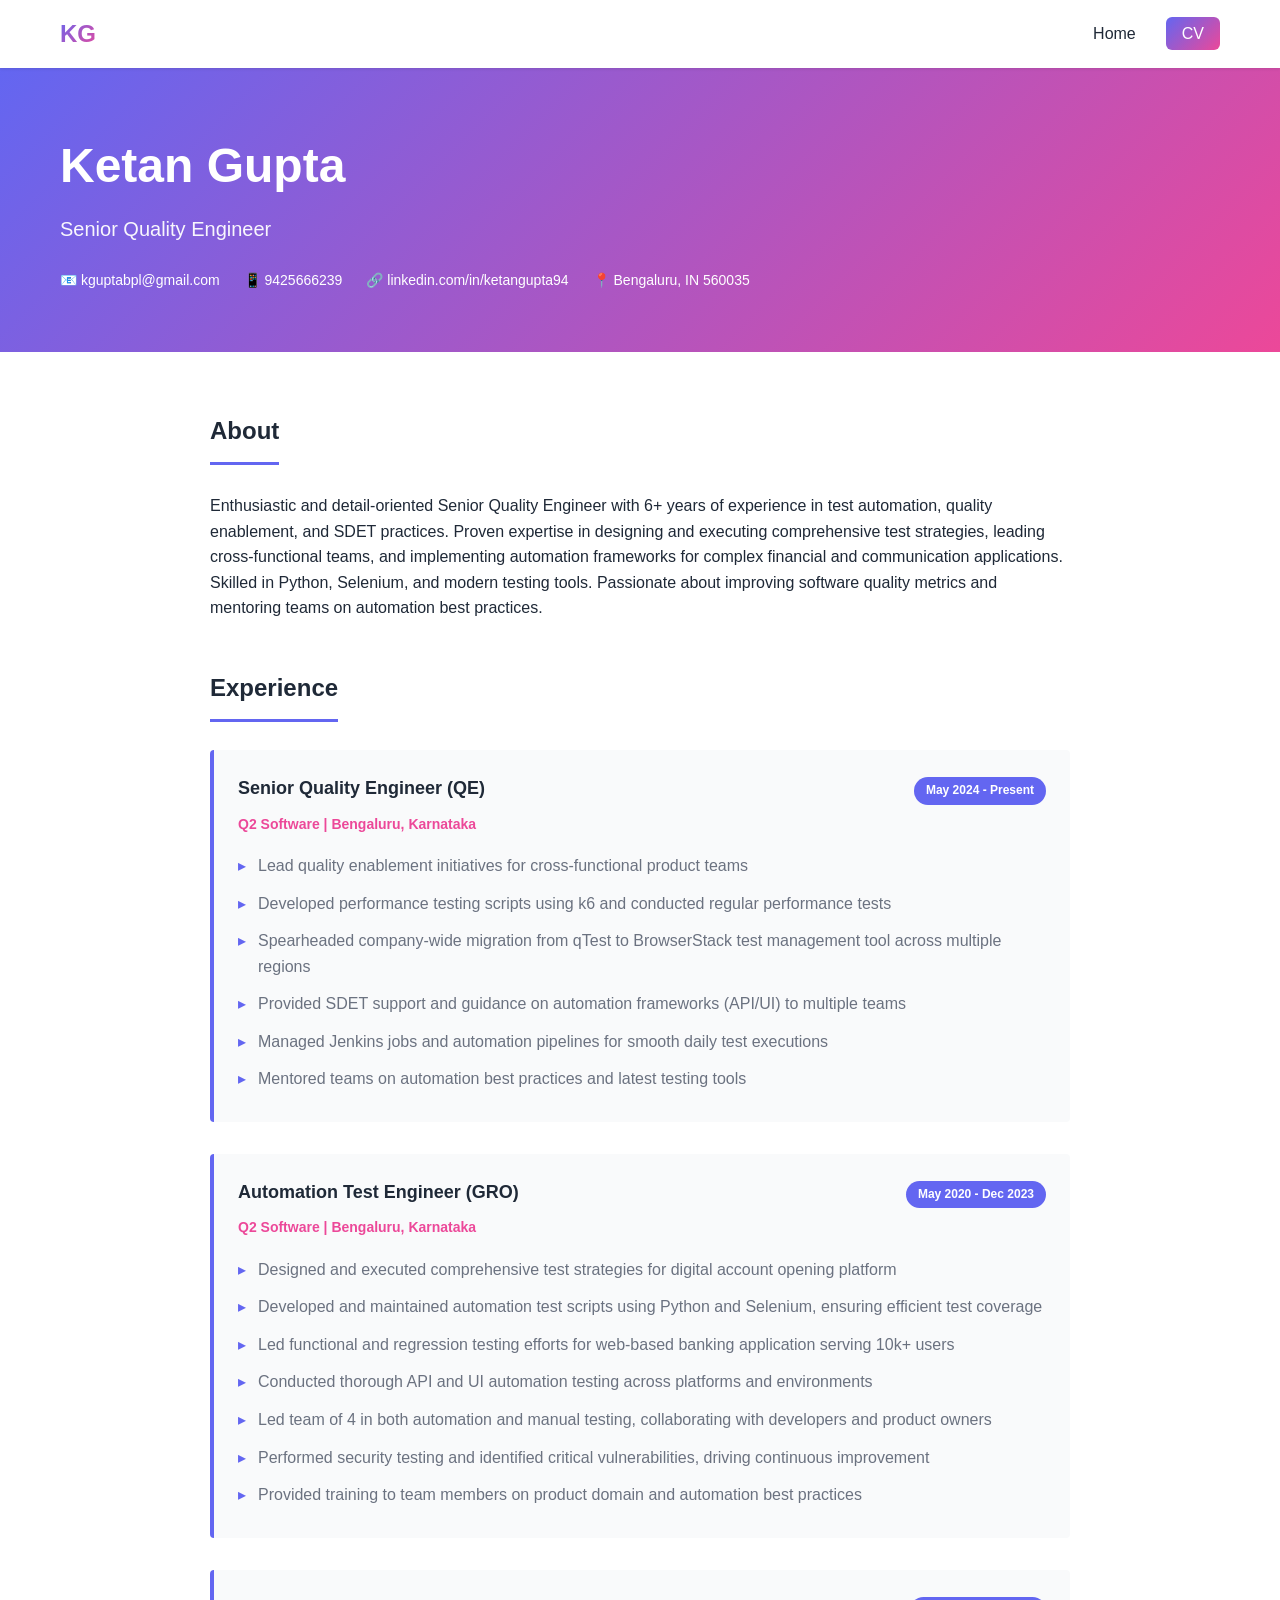
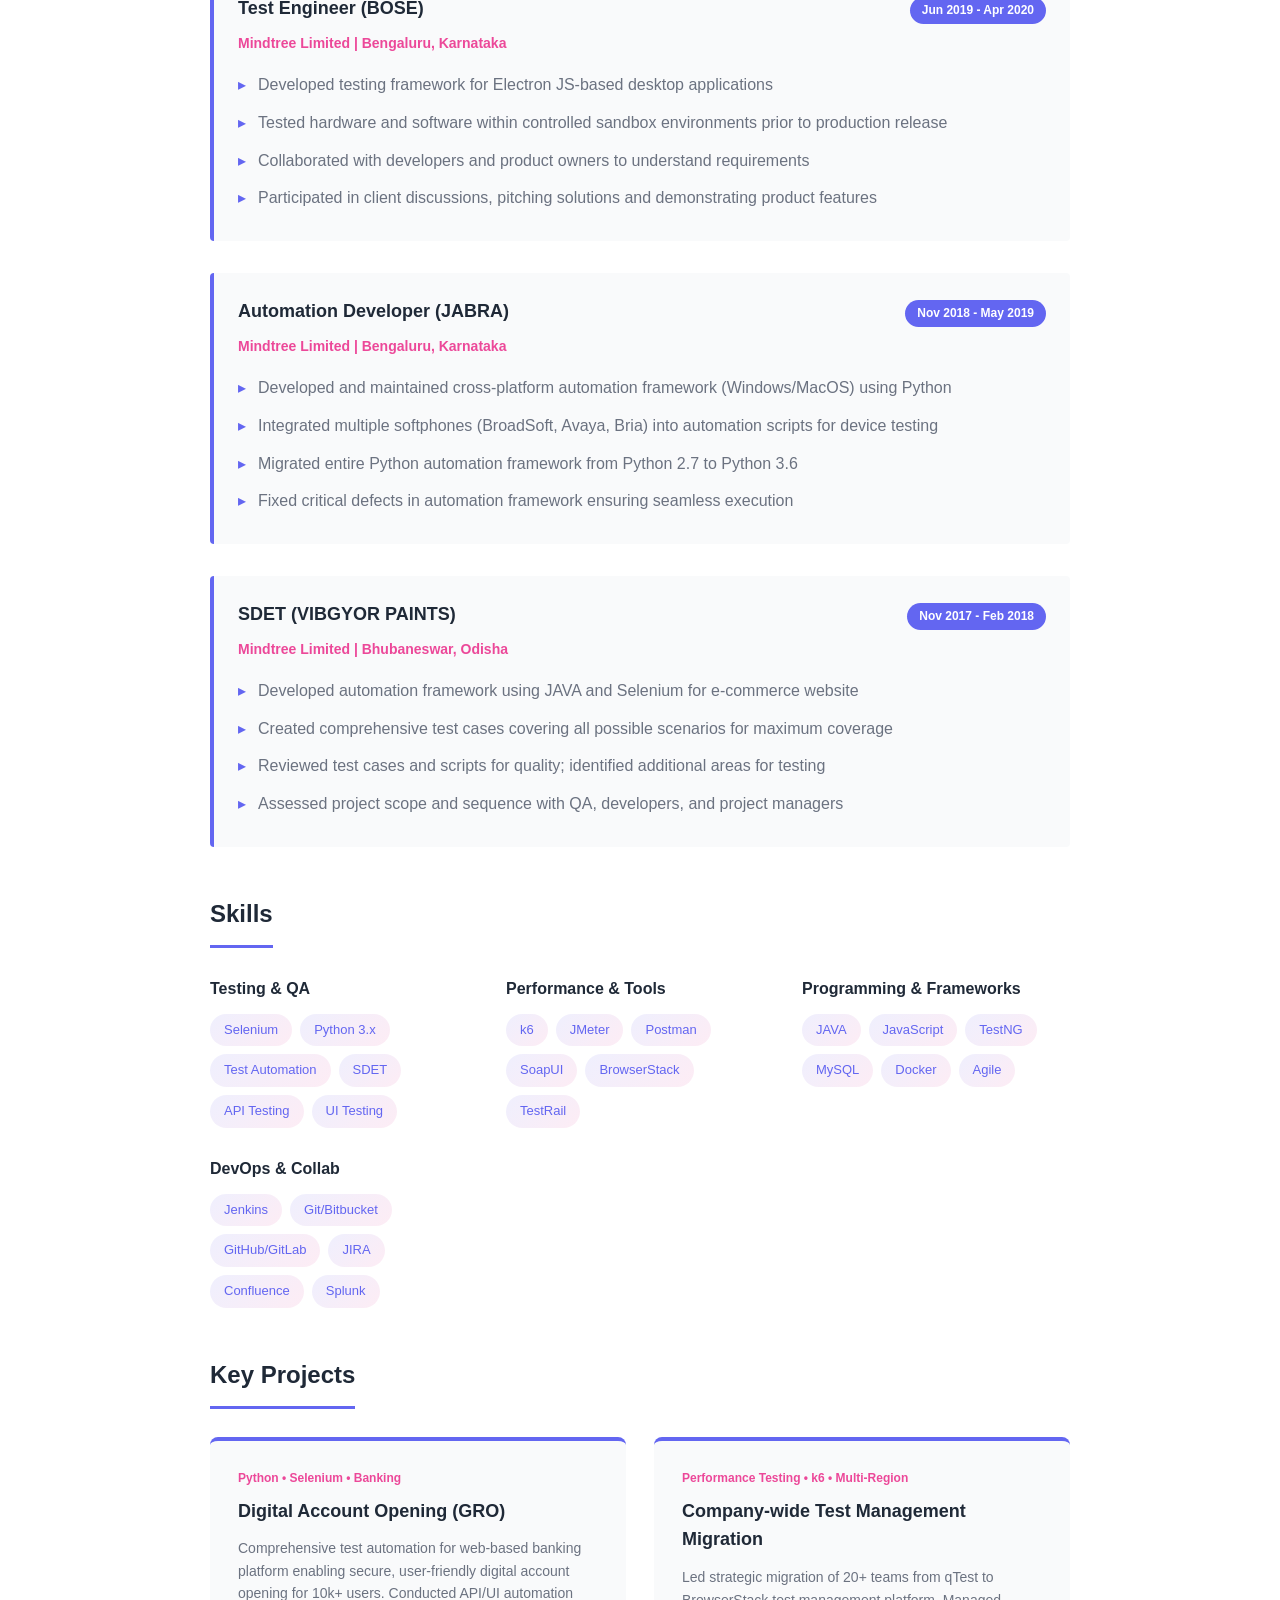
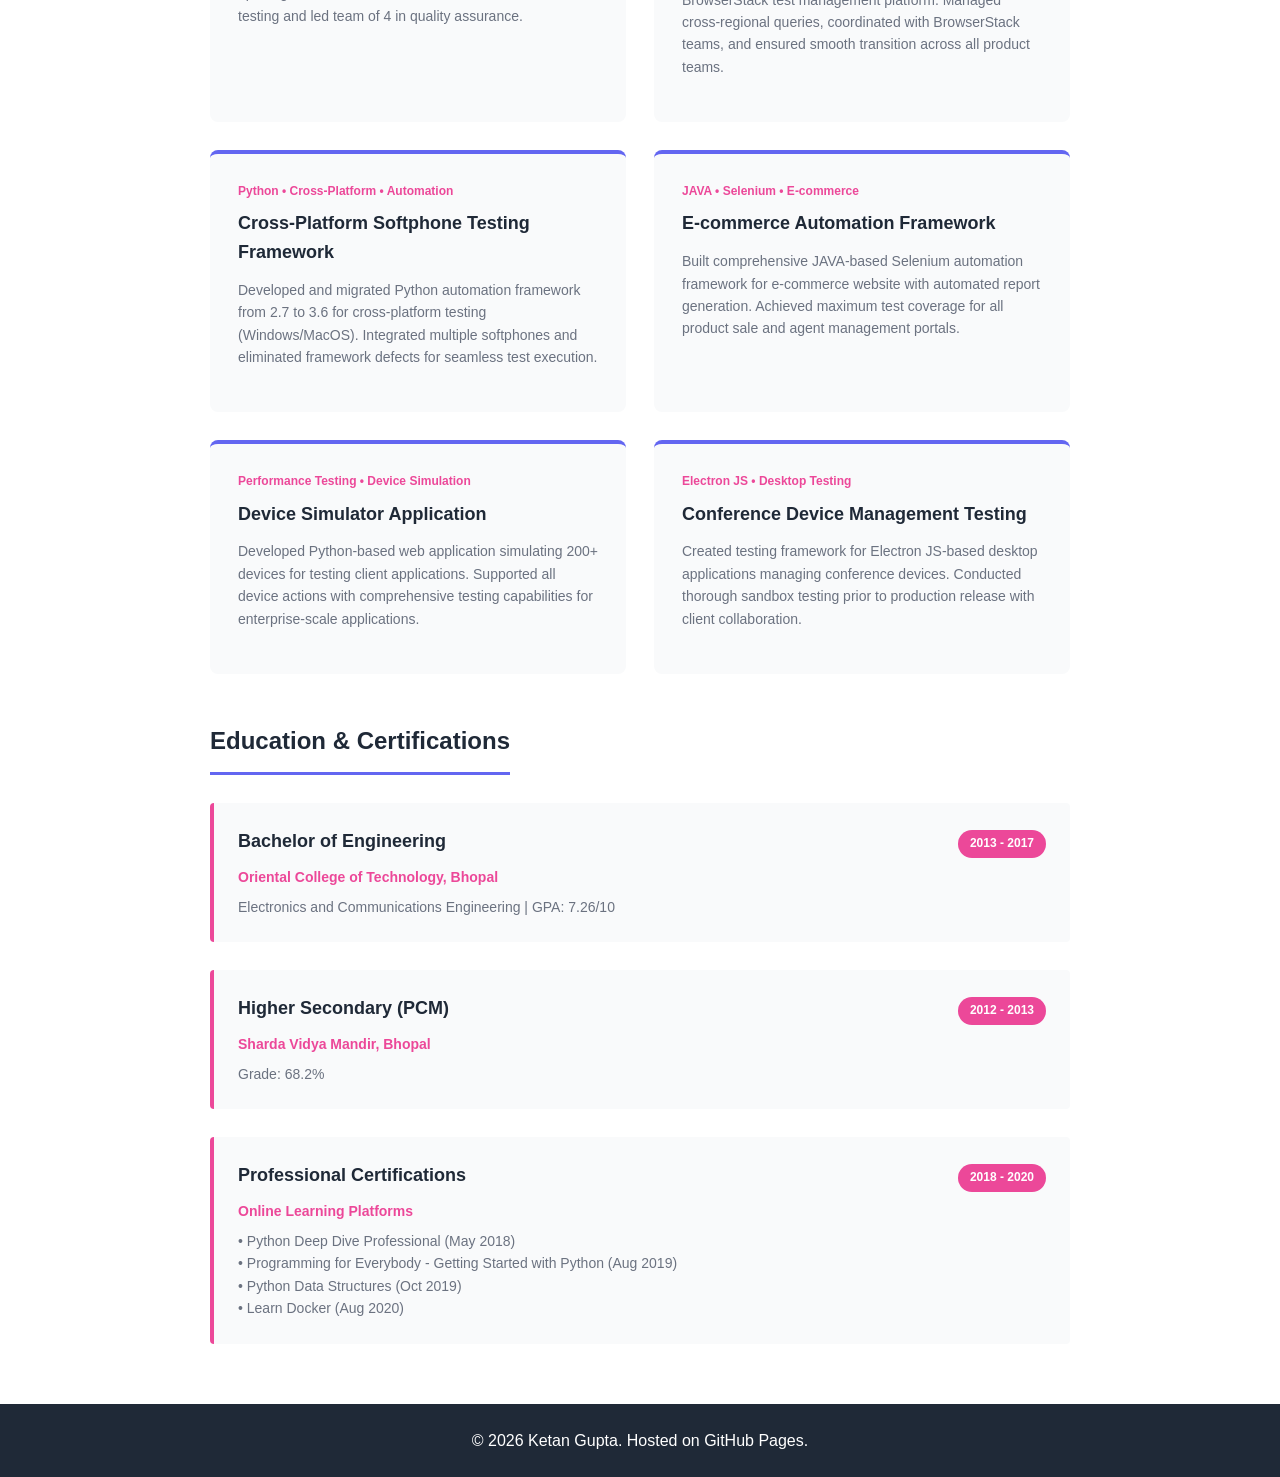
==== cv.html @ efd6647a "Build creative CV portfolio with real data - Add comprehensive CV page with full work history, skill" ====
<!DOCTYPE html>
<html lang="en">
<head>
    <meta charset="UTF-8">
    <meta name="viewport" content="width=device-width, initial-scale=1.0">
    <title>Ketan Gupta - CV</title>
    <link rel="stylesheet" href="styles.css">
</head>
<body>
    <nav class="navbar">
        <div class="container">
            <a href="index.html" class="logo">KG</a>
            <ul class="nav-links">
                <li><a href="index.html">Home</a></li>
                <li><a href="cv.html" class="nav-cta">CV</a></li>
            </ul>
        </div>
    </nav>

    <div class="cv-container">
        <!-- Header -->
        <header class="cv-header">
            <div class="container">
                <h1>Ketan Gupta</h1>
                <p class="cv-title">Senior Quality Engineer</p>
                <div class="cv-contact">
                    <span>📧 kguptabpl@gmail.com</span>
                    <span>📱 9425666239</span>
                    <span>🔗 linkedin.com/in/ketangupta94</span>
                    <span>📍 Bengaluru, IN 560035</span>
                </div>
            </div>
        </header>

        <main class="container cv-content">
            <!-- About Section -->
            <section class="cv-section">
                <h2 class="section-title">About</h2>
                <p>Enthusiastic and detail-oriented Senior Quality Engineer with 6+ years of experience in test automation, quality enablement, and SDET practices. Proven expertise in designing and executing comprehensive test strategies, leading cross-functional teams, and implementing automation frameworks for complex financial and communication applications. Skilled in Python, Selenium, and modern testing tools. Passionate about improving software quality metrics and mentoring teams on automation best practices.</p>
            </section>

            <!-- Experience Section -->
            <section class="cv-section">
                <h2 class="section-title">Experience</h2>
                <div class="experience-list">
                    <div class="experience-item">
                        <div class="exp-header">
                            <h3>Senior Quality Engineer (QE)</h3>
                            <span class="exp-date">May 2024 - Present</span>
                        </div>
                        <p class="exp-company">Q2 Software | Bengaluru, Karnataka</p>
                        <ul class="exp-details">
                            <li>Lead quality enablement initiatives for cross-functional product teams</li>
                            <li>Developed performance testing scripts using k6 and conducted regular performance tests</li>
                            <li>Spearheaded company-wide migration from qTest to BrowserStack test management tool across multiple regions</li>
                            <li>Provided SDET support and guidance on automation frameworks (API/UI) to multiple teams</li>
                            <li>Managed Jenkins jobs and automation pipelines for smooth daily test executions</li>
                            <li>Mentored teams on automation best practices and latest testing tools</li>
                        </ul>
                    </div>

                    <div class="experience-item">
                        <div class="exp-header">
                            <h3>Automation Test Engineer (GRO)</h3>
                            <span class="exp-date">May 2020 - Dec 2023</span>
                        </div>
                        <p class="exp-company">Q2 Software | Bengaluru, Karnataka</p>
                        <ul class="exp-details">
                            <li>Designed and executed comprehensive test strategies for digital account opening platform</li>
                            <li>Developed and maintained automation test scripts using Python and Selenium, ensuring efficient test coverage</li>
                            <li>Led functional and regression testing efforts for web-based banking application serving 10k+ users</li>
                            <li>Conducted thorough API and UI automation testing across platforms and environments</li>
                            <li>Led team of 4 in both automation and manual testing, collaborating with developers and product owners</li>
                            <li>Performed security testing and identified critical vulnerabilities, driving continuous improvement</li>
                            <li>Provided training to team members on product domain and automation best practices</li>
                        </ul>
                    </div>

                    <div class="experience-item">
                        <div class="exp-header">
                            <h3>Test Engineer (BOSE)</h3>
                            <span class="exp-date">Jun 2019 - Apr 2020</span>
                        </div>
                        <p class="exp-company">Mindtree Limited | Bengaluru, Karnataka</p>
                        <ul class="exp-details">
                            <li>Developed testing framework for Electron JS-based desktop applications</li>
                            <li>Tested hardware and software within controlled sandbox environments prior to production release</li>
                            <li>Collaborated with developers and product owners to understand requirements</li>
                            <li>Participated in client discussions, pitching solutions and demonstrating product features</li>
                        </ul>
                    </div>

                    <div class="experience-item">
                        <div class="exp-header">
                            <h3>Automation Developer (JABRA)</h3>
                            <span class="exp-date">Nov 2018 - May 2019</span>
                        </div>
                        <p class="exp-company">Mindtree Limited | Bengaluru, Karnataka</p>
                        <ul class="exp-details">
                            <li>Developed and maintained cross-platform automation framework (Windows/MacOS) using Python</li>
                            <li>Integrated multiple softphones (BroadSoft, Avaya, Bria) into automation scripts for device testing</li>
                            <li>Migrated entire Python automation framework from Python 2.7 to Python 3.6</li>
                            <li>Fixed critical defects in automation framework ensuring seamless execution</li>
                        </ul>
                    </div>

                    <div class="experience-item">
                        <div class="exp-header">
                            <h3>SDET (VIBGYOR PAINTS)</h3>
                            <span class="exp-date">Nov 2017 - Feb 2018</span>
                        </div>
                        <p class="exp-company">Mindtree Limited | Bhubaneswar, Odisha</p>
                        <ul class="exp-details">
                            <li>Developed automation framework using JAVA and Selenium for e-commerce website</li>
                            <li>Created comprehensive test cases covering all possible scenarios for maximum coverage</li>
                            <li>Reviewed test cases and scripts for quality; identified additional areas for testing</li>
                            <li>Assessed project scope and sequence with QA, developers, and project managers</li>
                        </ul>
                    </div>
                </div>
            </section>

            <!-- Skills Section -->
            <section class="cv-section">
                <h2 class="section-title">Skills</h2>
                <div class="skills-grid">
                    <div class="skill-category">
                        <h3>Testing & QA</h3>
                        <div class="skill-tags">
                            <span class="skill-tag">Selenium</span>
                            <span class="skill-tag">Python 3.x</span>
                            <span class="skill-tag">Test Automation</span>
                            <span class="skill-tag">SDET</span>
                            <span class="skill-tag">API Testing</span>
                            <span class="skill-tag">UI Testing</span>
                        </div>
                    </div>
                    <div class="skill-category">
                        <h3>Performance & Tools</h3>
                        <div class="skill-tags">
                            <span class="skill-tag">k6</span>
                            <span class="skill-tag">JMeter</span>
                            <span class="skill-tag">Postman</span>
                            <span class="skill-tag">SoapUI</span>
                            <span class="skill-tag">BrowserStack</span>
                            <span class="skill-tag">TestRail</span>
                        </div>
                    </div>
                    <div class="skill-category">
                        <h3>Programming & Frameworks</h3>
                        <div class="skill-tags">
                            <span class="skill-tag">JAVA</span>
                            <span class="skill-tag">JavaScript</span>
                            <span class="skill-tag">TestNG</span>
                            <span class="skill-tag">MySQL</span>
                            <span class="skill-tag">Docker</span>
                            <span class="skill-tag">Agile</span>
                        </div>
                    </div>
                    <div class="skill-category">
                        <h3>DevOps & Collab</h3>
                        <div class="skill-tags">
                            <span class="skill-tag">Jenkins</span>
                            <span class="skill-tag">Git/Bitbucket</span>
                            <span class="skill-tag">GitHub/GitLab</span>
                            <span class="skill-tag">JIRA</span>
                            <span class="skill-tag">Confluence</span>
                            <span class="skill-tag">Splunk</span>
                        </div>
                    </div>
                </div>
            </section>

            <!-- Projects Section -->
            <section class="cv-section">
                <h2 class="section-title">Key Projects</h2>
                <div class="projects-grid">
                    <div class="project-card">
                        <div class="project-tag">Python • Selenium • Banking</div>
                        <h3>Digital Account Opening (GRO)</h3>
                        <p>Comprehensive test automation for web-based banking platform enabling secure, user-friendly digital account opening for 10k+ users. Conducted API/UI automation testing and led team of 4 in quality assurance.</p>
                    </div>

                    <div class="project-card">
                        <div class="project-tag">Performance Testing • k6 • Multi-Region</div>
                        <h3>Company-wide Test Management Migration</h3>
                        <p>Led strategic migration of 20+ teams from qTest to BrowserStack test management platform. Managed cross-regional queries, coordinated with BrowserStack teams, and ensured smooth transition across all product teams.</p>
                    </div>

                    <div class="project-card">
                        <div class="project-tag">Python • Cross-Platform • Automation</div>
                        <h3>Cross-Platform Softphone Testing Framework</h3>
                        <p>Developed and migrated Python automation framework from 2.7 to 3.6 for cross-platform testing (Windows/MacOS). Integrated multiple softphones and eliminated framework defects for seamless test execution.</p>
                    </div>

                    <div class="project-card">
                        <div class="project-tag">JAVA • Selenium • E-commerce</div>
                        <h3>E-commerce Automation Framework</h3>
                        <p>Built comprehensive JAVA-based Selenium automation framework for e-commerce website with automated report generation. Achieved maximum test coverage for all product sale and agent management portals.</p>
                    </div>

                    <div class="project-card">
                        <div class="project-tag">Performance Testing • Device Simulation</div>
                        <h3>Device Simulator Application</h3>
                        <p>Developed Python-based web application simulating 200+ devices for testing client applications. Supported all device actions with comprehensive testing capabilities for enterprise-scale applications.</p>
                    </div>

                    <div class="project-card">
                        <div class="project-tag">Electron JS • Desktop Testing</div>
                        <h3>Conference Device Management Testing</h3>
                        <p>Created testing framework for Electron JS-based desktop applications managing conference devices. Conducted thorough sandbox testing prior to production release with client collaboration.</p>
                    </div>
                </div>
            </section>

            <!-- Education Section -->
            <section class="cv-section">
                <h2 class="section-title">Education & Certifications</h2>
                <div class="education-list">
                    <div class="education-item">
                        <div class="edu-header">
                            <h3>Bachelor of Engineering</h3>
                            <span class="edu-date">2013 - 2017</span>
                        </div>
                        <p class="edu-school">Oriental College of Technology, Bhopal</p>
                        <p class="edu-details">Electronics and Communications Engineering | GPA: 7.26/10</p>
                    </div>

                    <div class="education-item">
                        <div class="edu-header">
                            <h3>Higher Secondary (PCM)</h3>
                            <span class="edu-date">2012 - 2013</span>
                        </div>
                        <p class="edu-school">Sharda Vidya Mandir, Bhopal</p>
                        <p class="edu-details">Grade: 68.2%</p>
                    </div>

                    <div class="education-item">
                        <div class="edu-header">
                            <h3>Professional Certifications</h3>
                            <span class="edu-date">2018 - 2020</span>
                        </div>
                        <p class="edu-school">Online Learning Platforms</p>
                        <p class="edu-details">• Python Deep Dive Professional (May 2018)<br>• Programming for Everybody - Getting Started with Python (Aug 2019)<br>• Python Data Structures (Oct 2019)<br>• Learn Docker (Aug 2020)</p>
                    </div>
                </div>
            </section>
        </main>
    </div>

    <footer>
        <div class="container">
            <p>&copy; 2026 Ketan Gupta. Hosted on GitHub Pages.</p>
        </div>
    </footer>
</body>
</html>
---- styles.css ----
* {
    margin: 0;
    padding: 0;
    box-sizing: border-box;
}

:root {
    --primary: #6366f1;
    --primary-dark: #4f46e5;
    --secondary: #ec4899;
    --accent: #f59e0b;
    --text-dark: #1f2937;
    --text-light: #6b7280;
    --bg-light: #f9fafb;
    --bg-white: #ffffff;
    --border: #e5e7eb;
}

body {
    font-family: -apple-system, BlinkMacSystemFont, 'Segoe UI', 'Roboto', 'Oxygen',
        'Ubuntu', 'Cantarell', 'Fira Sans', 'Droid Sans', 'Helvetica Neue',
        sans-serif;
    line-height: 1.6;
    color: var(--text-dark);
    background-color: var(--bg-light);
}

.container {
    max-width: 1200px;
    margin: 0 auto;
    padding: 0 20px;
}

/* Navigation */
.navbar {
    background: var(--bg-white);
    box-shadow: 0 1px 3px rgba(0, 0, 0, 0.1);
    position: sticky;
    top: 0;
    z-index: 100;
}

.navbar .container {
    display: flex;
    justify-content: space-between;
    align-items: center;
    padding: 15px 20px;
}

.logo {
    font-size: 24px;
    font-weight: 700;
    background: linear-gradient(135deg, var(--primary), var(--secondary));
    -webkit-background-clip: text;
    -webkit-text-fill-color: transparent;
    background-clip: text;
    text-decoration: none;
    display: block;
}

.nav-links {
    display: flex;
    list-style: none;
    gap: 30px;
    align-items: center;
}

.nav-links a {
    text-decoration: none;
    color: var(--text-dark);
    font-weight: 500;
    transition: color 0.3s ease;
}

.nav-links a:hover {
    color: var(--primary);
}

.nav-cta {
    background: linear-gradient(135deg, var(--primary), var(--secondary)) !important;
    color: white !important;
    padding: 8px 16px;
    border-radius: 6px;
    transition: transform 0.3s ease;
}

.nav-cta:hover {
    transform: translateY(-2px);
    box-shadow: 0 4px 12px rgba(99, 102, 241, 0.3);
}

/* Hero Section */
.hero {
    padding: 80px 20px;
    background: linear-gradient(135deg, #f9fafb 0%, #ffffff 100%);
    text-align: center;
    border-bottom: 1px solid var(--border);
}

.hero-content h1 {
    font-size: clamp(36px, 8vw, 56px);
    margin-bottom: 16px;
    background: linear-gradient(135deg, var(--primary), var(--secondary));
    -webkit-background-clip: text;
    -webkit-text-fill-color: transparent;
    background-clip: text;
}

.tagline {
    font-size: 20px;
    color: var(--text-light);
    margin-bottom: 16px;
    font-weight: 500;
}

.description {
    font-size: 16px;
    color: var(--text-light);
    max-width: 600px;
    margin: 0 auto 32px;
    line-height: 1.8;
}

.cta-buttons {
    display: flex;
    gap: 16px;
    justify-content: center;
    flex-wrap: wrap;
}

.btn {
    padding: 12px 28px;
    border-radius: 6px;
    text-decoration: none;
    font-weight: 600;
    transition: all 0.3s ease;
    display: inline-block;
    border: 2px solid transparent;
}

.btn-primary {
    background: linear-gradient(135deg, var(--primary), var(--secondary));
    color: white;
}

.btn-primary:hover {
    transform: translateY(-2px);
    box-shadow: 0 8px 20px rgba(99, 102, 241, 0.3);
}

.btn-secondary {
    background: transparent;
    color: var(--primary);
    border-color: var(--primary);
}

.btn-secondary:hover {
    background: var(--primary);
    color: white;
}

/* About Section */
.about {
    padding: 80px 20px;
    background: var(--bg-white);
}

.about h2 {
    font-size: 36px;
    margin-bottom: 48px;
    text-align: center;
}

.about-grid {
    display: grid;
    grid-template-columns: 1fr 1fr;
    gap: 48px;
    align-items: center;
}

.about-text p {
    margin-bottom: 16px;
    font-size: 16px;
    line-height: 1.8;
    color: var(--text-light);
}

.about-highlights {
    display: grid;
    grid-template-columns: 1fr;
    gap: 16px;
}

.highlight-card {
    padding: 24px;
    background: linear-gradient(135deg, rgba(99, 102, 241, 0.1), rgba(236, 72, 153, 0.1));
    border-radius: 8px;
    text-align: center;
}

.highlight-card h3 {
    font-size: 32px;
    background: linear-gradient(135deg, var(--primary), var(--secondary));
    -webkit-background-clip: text;
    -webkit-text-fill-color: transparent;
    background-clip: text;
    margin-bottom: 8px;
}

.highlight-card p {
    color: var(--text-light);
    font-size: 14px;
}

/* Contact Section */
.contact {
    padding: 80px 20px;
    background: linear-gradient(135deg, var(--primary), var(--secondary));
    text-align: center;
}

.contact h2 {
    font-size: 36px;
    color: white;
    margin-bottom: 48px;
}

.contact-links {
    display: flex;
    gap: 32px;
    justify-content: center;
    flex-wrap: wrap;
}

.contact-item {
    display: flex;
    flex-direction: column;
    align-items: center;
    gap: 12px;
    text-decoration: none;
    color: white;
    transition: transform 0.3s ease;
}

.contact-item:hover {
    transform: scale(1.1);
}

.contact-item .icon {
    font-size: 32px;
}

/* Footer */
footer {
    background: var(--text-dark);
    color: white;
    text-align: center;
    padding: 24px 20px;
}

/* CV Specific Styles */
.cv-header {
    background: linear-gradient(135deg, var(--primary), var(--secondary));
    color: white;
    padding: 60px 20px;
}

.cv-header h1 {
    font-size: 48px;
    margin-bottom: 8px;
}

.cv-title {
    font-size: 20px;
    opacity: 0.95;
    margin-bottom: 24px;
}

.cv-contact {
    display: flex;
    gap: 24px;
    flex-wrap: wrap;
    font-size: 14px;
}

.cv-container {
    background: white;
}

.cv-content {
    padding: 60px 20px;
    max-width: 900px;
}

.cv-section {
    margin-bottom: 48px;
}

.cv-section:last-child {
    margin-bottom: 0;
}

.section-title {
    font-size: 24px;
    margin-bottom: 28px;
    padding-bottom: 12px;
    border-bottom: 3px solid var(--primary);
    display: inline-block;
}

/* Experience */
.experience-list {
    display: flex;
    flex-direction: column;
    gap: 32px;
}

.experience-item {
    padding: 24px;
    background: var(--bg-light);
    border-left: 4px solid var(--primary);
    border-radius: 4px;
}

.exp-header {
    display: flex;
    justify-content: space-between;
    align-items: baseline;
    margin-bottom: 8px;
    flex-wrap: wrap;
    gap: 12px;
}

.exp-header h3 {
    font-size: 18px;
    color: var(--text-dark);
}

.exp-date {
    background: var(--primary);
    color: white;
    padding: 4px 12px;
    border-radius: 20px;
    font-size: 12px;
    font-weight: 600;
}

.exp-company {
    color: var(--secondary);
    font-weight: 600;
    margin-bottom: 12px;
    font-size: 14px;
}

.exp-details {
    list-style: none;
    padding: 0;
    margin-top: 12px;
}

.exp-details li {
    color: var(--text-light);
    padding: 6px 0;
    padding-left: 20px;
    position: relative;
}

.exp-details li::before {
    content: "▸";
    position: absolute;
    left: 0;
    color: var(--primary);
}

/* Skills */
.skills-grid {
    display: grid;
    grid-template-columns: repeat(auto-fit, minmax(220px, 1fr));
    gap: 28px;
}

.skill-category h3 {
    margin-bottom: 12px;
    color: var(--text-dark);
    font-size: 16px;
}

.skill-tags {
    display: flex;
    flex-wrap: wrap;
    gap: 8px;
}

.skill-tag {
    background: linear-gradient(135deg, rgba(99, 102, 241, 0.1), rgba(236, 72, 153, 0.1));
    color: var(--primary);
    padding: 6px 14px;
    border-radius: 20px;
    font-size: 13px;
    font-weight: 500;
}

/* Projects */
.projects-grid {
    display: grid;
    grid-template-columns: repeat(auto-fit, minmax(280px, 1fr));
    gap: 28px;
}

.project-card {
    background: var(--bg-light);
    padding: 28px;
    border-radius: 8px;
    border-top: 4px solid var(--primary);
    transition: transform 0.3s ease, box-shadow 0.3s ease;
}

.project-card:hover {
    transform: translateY(-4px);
    box-shadow: 0 12px 24px rgba(0, 0, 0, 0.1);
}

.project-tag {
    font-size: 12px;
    font-weight: 600;
    color: var(--secondary);
    margin-bottom: 8px;
}

.project-card h3 {
    font-size: 18px;
    margin-bottom: 12px;
    color: var(--text-dark);
}

.project-card p {
    color: var(--text-light);
    font-size: 14px;
    margin-bottom: 16px;
    line-height: 1.6;
}

.project-link {
    color: var(--primary);
    text-decoration: none;
    font-weight: 600;
    font-size: 14px;
    transition: color 0.3s ease;
}

.project-link:hover {
    color: var(--secondary);
}

/* Education */
.education-list {
    display: flex;
    flex-direction: column;
    gap: 28px;
}

.education-item {
    padding: 24px;
    background: var(--bg-light);
    border-left: 4px solid var(--secondary);
    border-radius: 4px;
}

.edu-header {
    display: flex;
    justify-content: space-between;
    align-items: baseline;
    margin-bottom: 8px;
    flex-wrap: wrap;
    gap: 12px;
}

.edu-header h3 {
    font-size: 18px;
    color: var(--text-dark);
}

.edu-date {
    background: var(--secondary);
    color: white;
    padding: 4px 12px;
    border-radius: 20px;
    font-size: 12px;
    font-weight: 600;
}

.edu-school {
    color: var(--secondary);
    font-weight: 600;
    margin-bottom: 8px;
    font-size: 14px;
}

.edu-details {
    color: var(--text-light);
    font-size: 14px;
}

/* Responsive */
@media (max-width: 768px) {
    .about-grid {
        grid-template-columns: 1fr;
    }

    .nav-links {
        gap: 16px;
    }

    .hero-content h1 {
        font-size: 32px;
    }

    .tagline {
        font-size: 18px;
    }

    .skills-grid {
        grid-template-columns: 1fr;
    }

    .projects-grid {
        grid-template-columns: 1fr;
    }

    .cv-contact {
        flex-direction: column;
        gap: 12px;
    }

    .exp-header,
    .edu-header {
        flex-direction: column;
        align-items: flex-start;
    }

    .contact-links {
        flex-direction: column;
    }
}
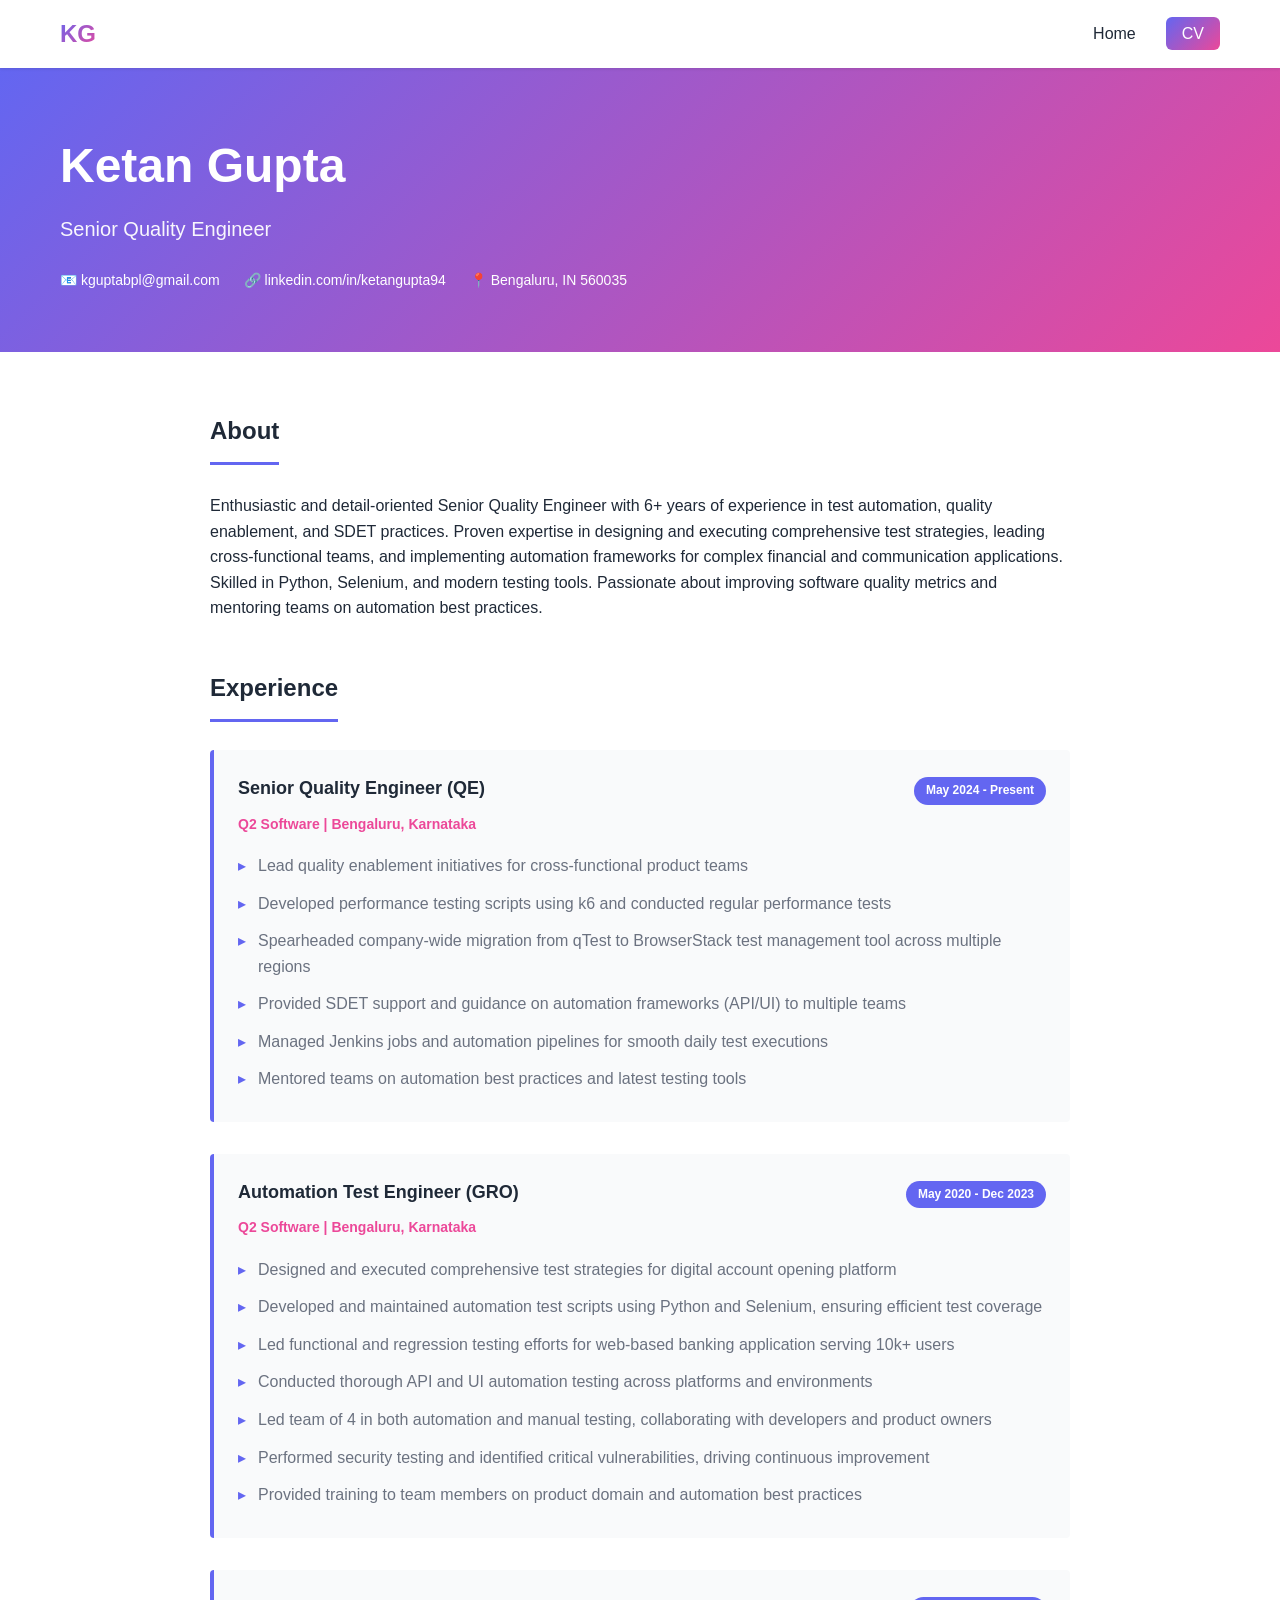
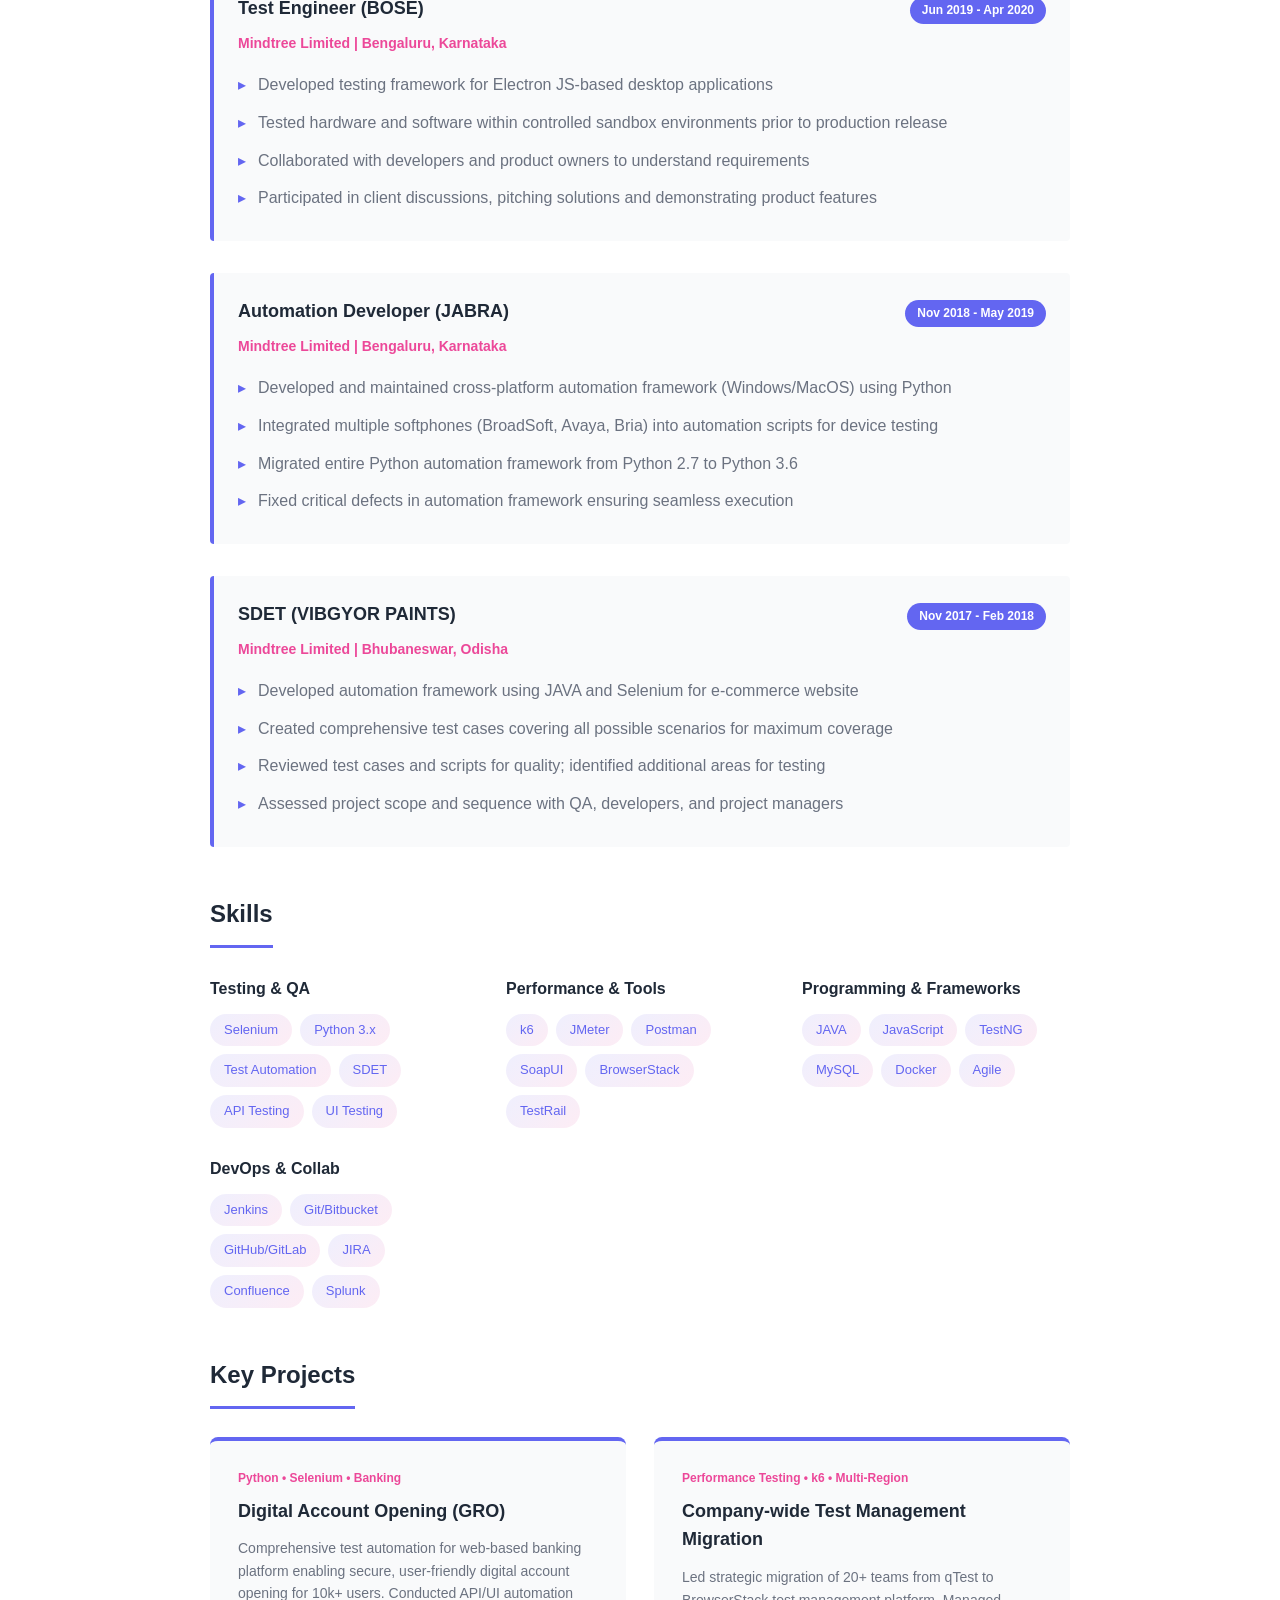
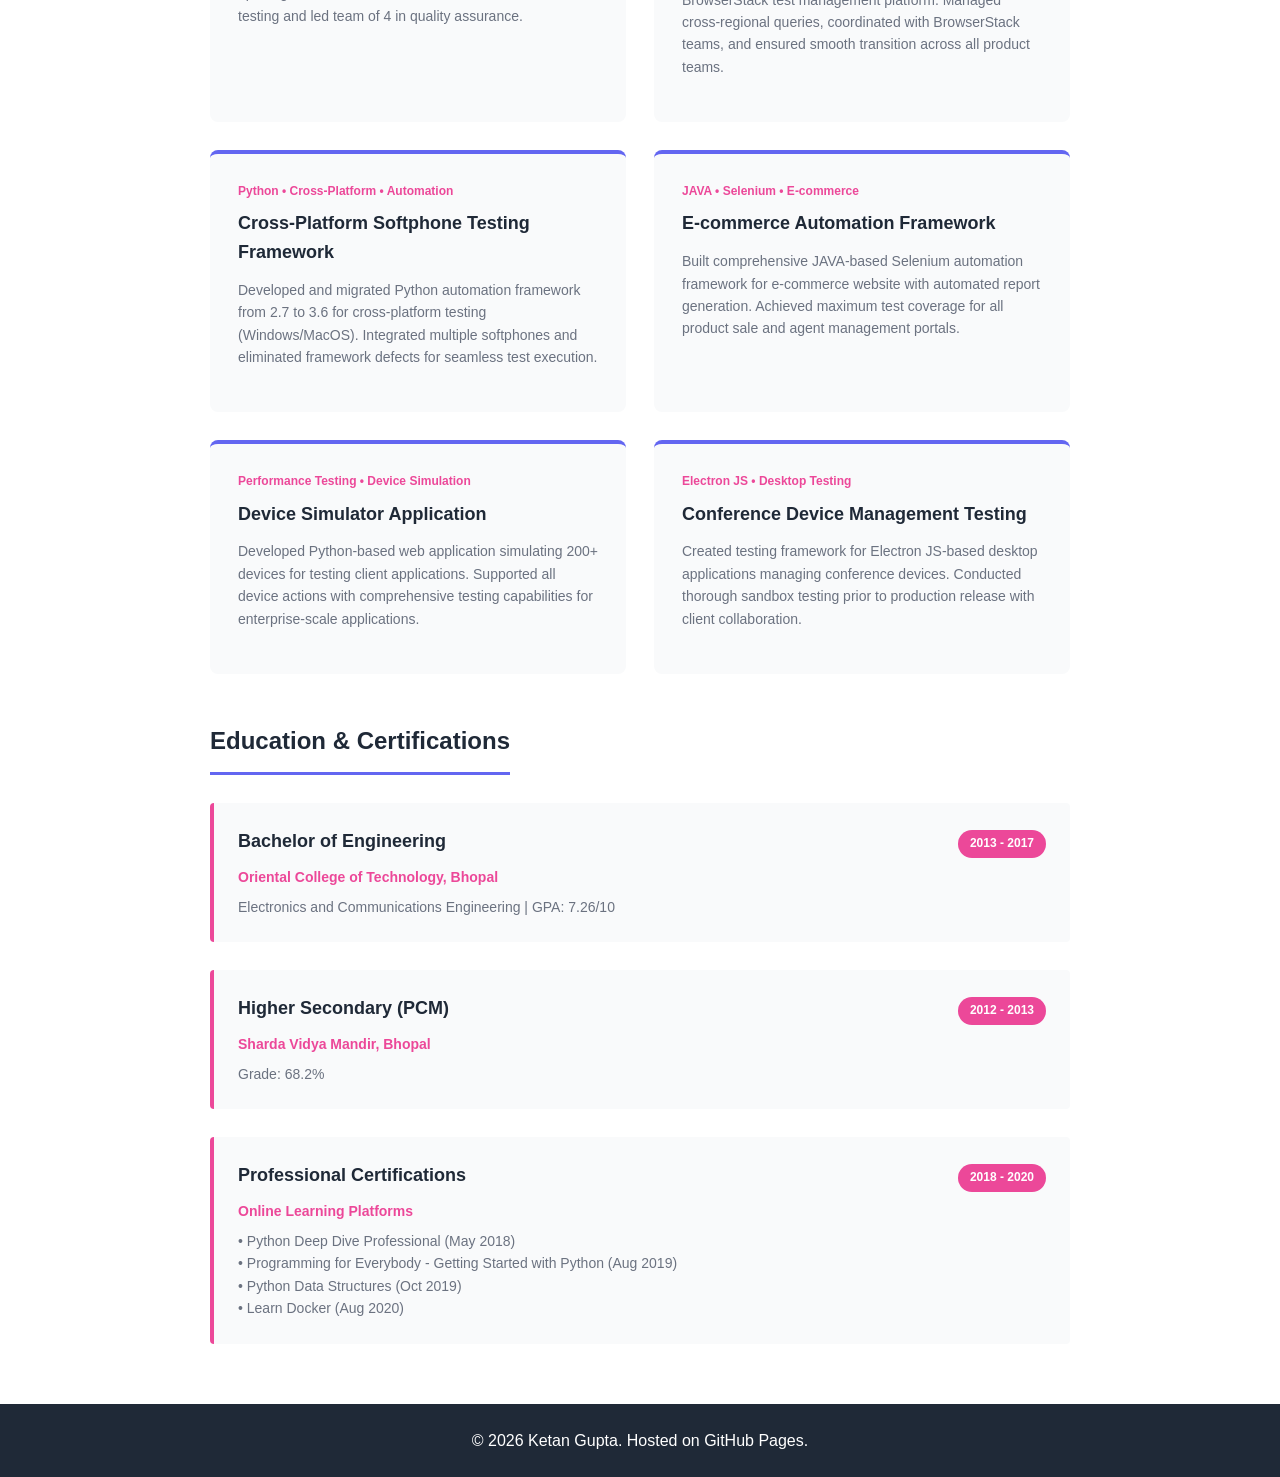
==== commit 24987095: "Remove mobile number from contact information Co-Authored-By: Claude Haiku 4.5 <noreply@anthropic.co" ====
--- a/cv.html
+++ b/cv.html
@@ -25,7 +25,6 @@
                 <p class="cv-title">Senior Quality Engineer</p>
                 <div class="cv-contact">
                     <span>📧 kguptabpl@gmail.com</span>
-                    <span>📱 9425666239</span>
                     <span>🔗 linkedin.com/in/ketangupta94</span>
                     <span>📍 Bengaluru, IN 560035</span>
                 </div>
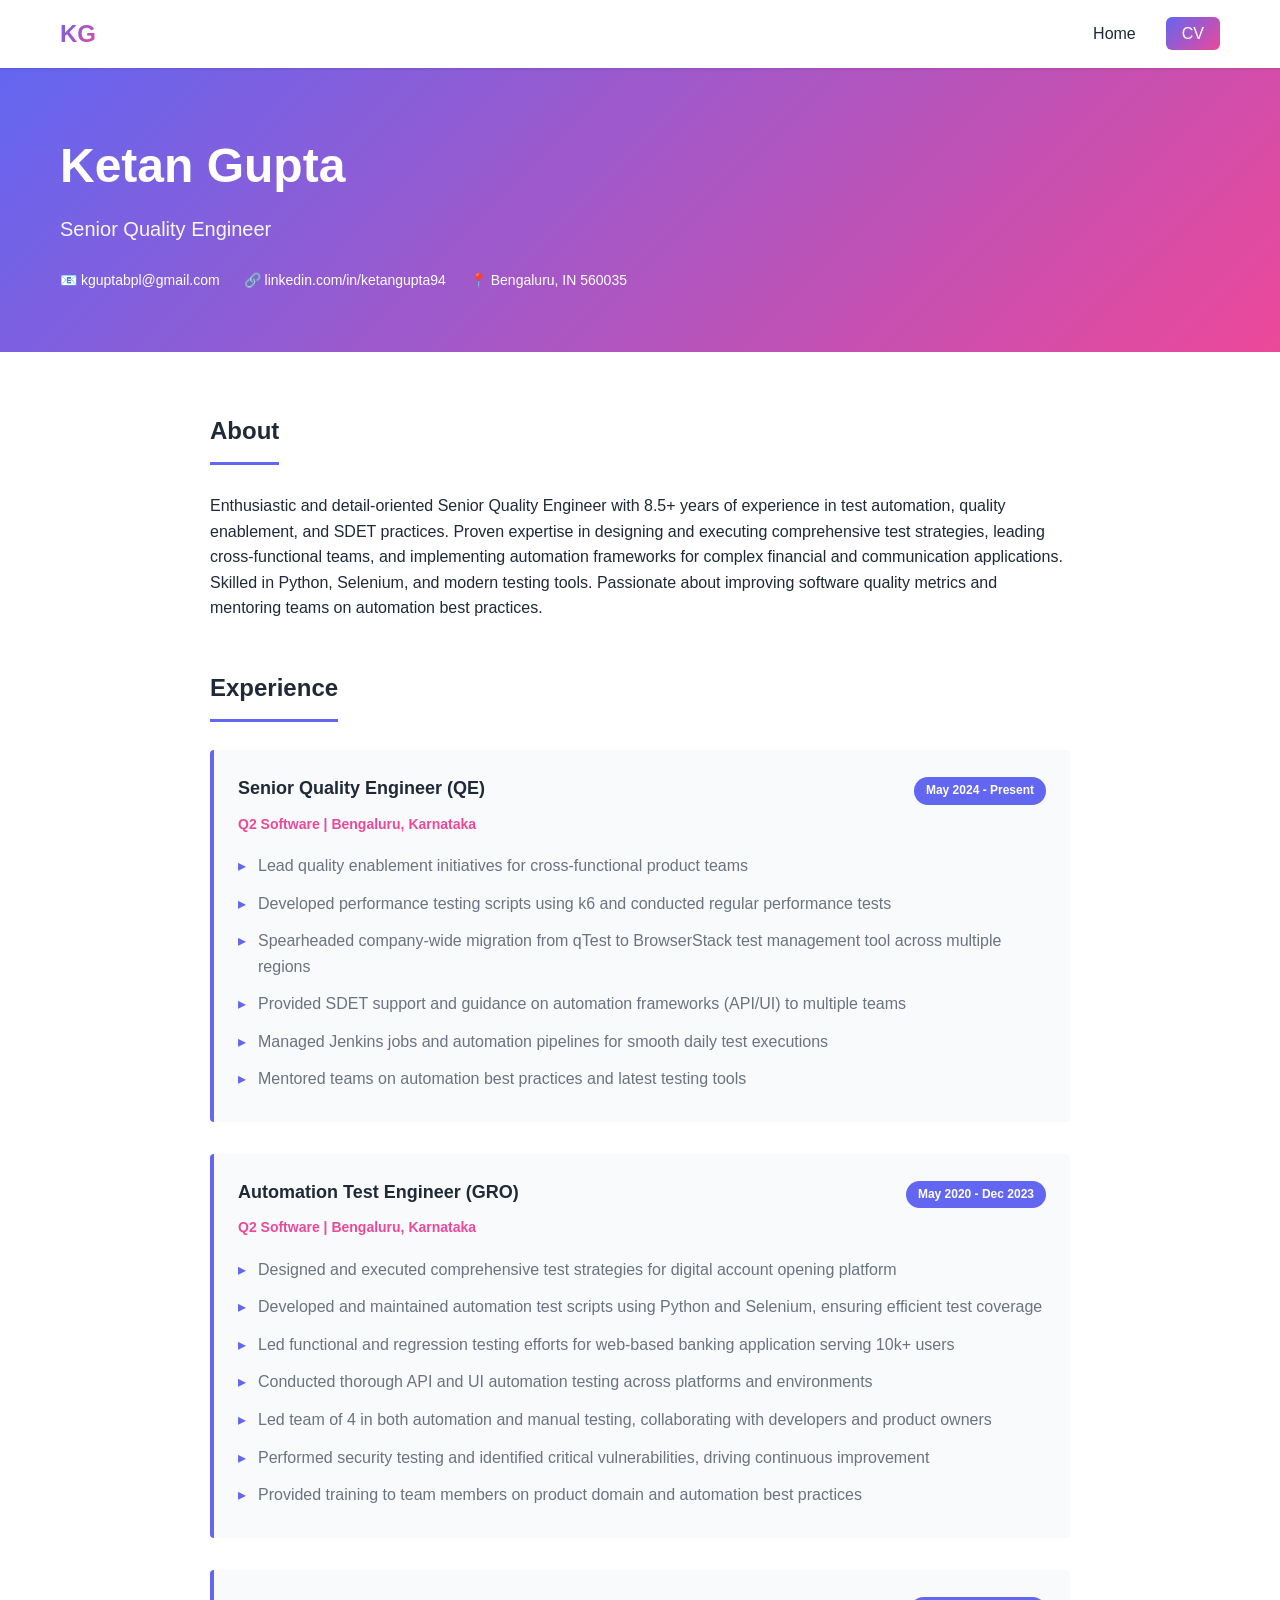
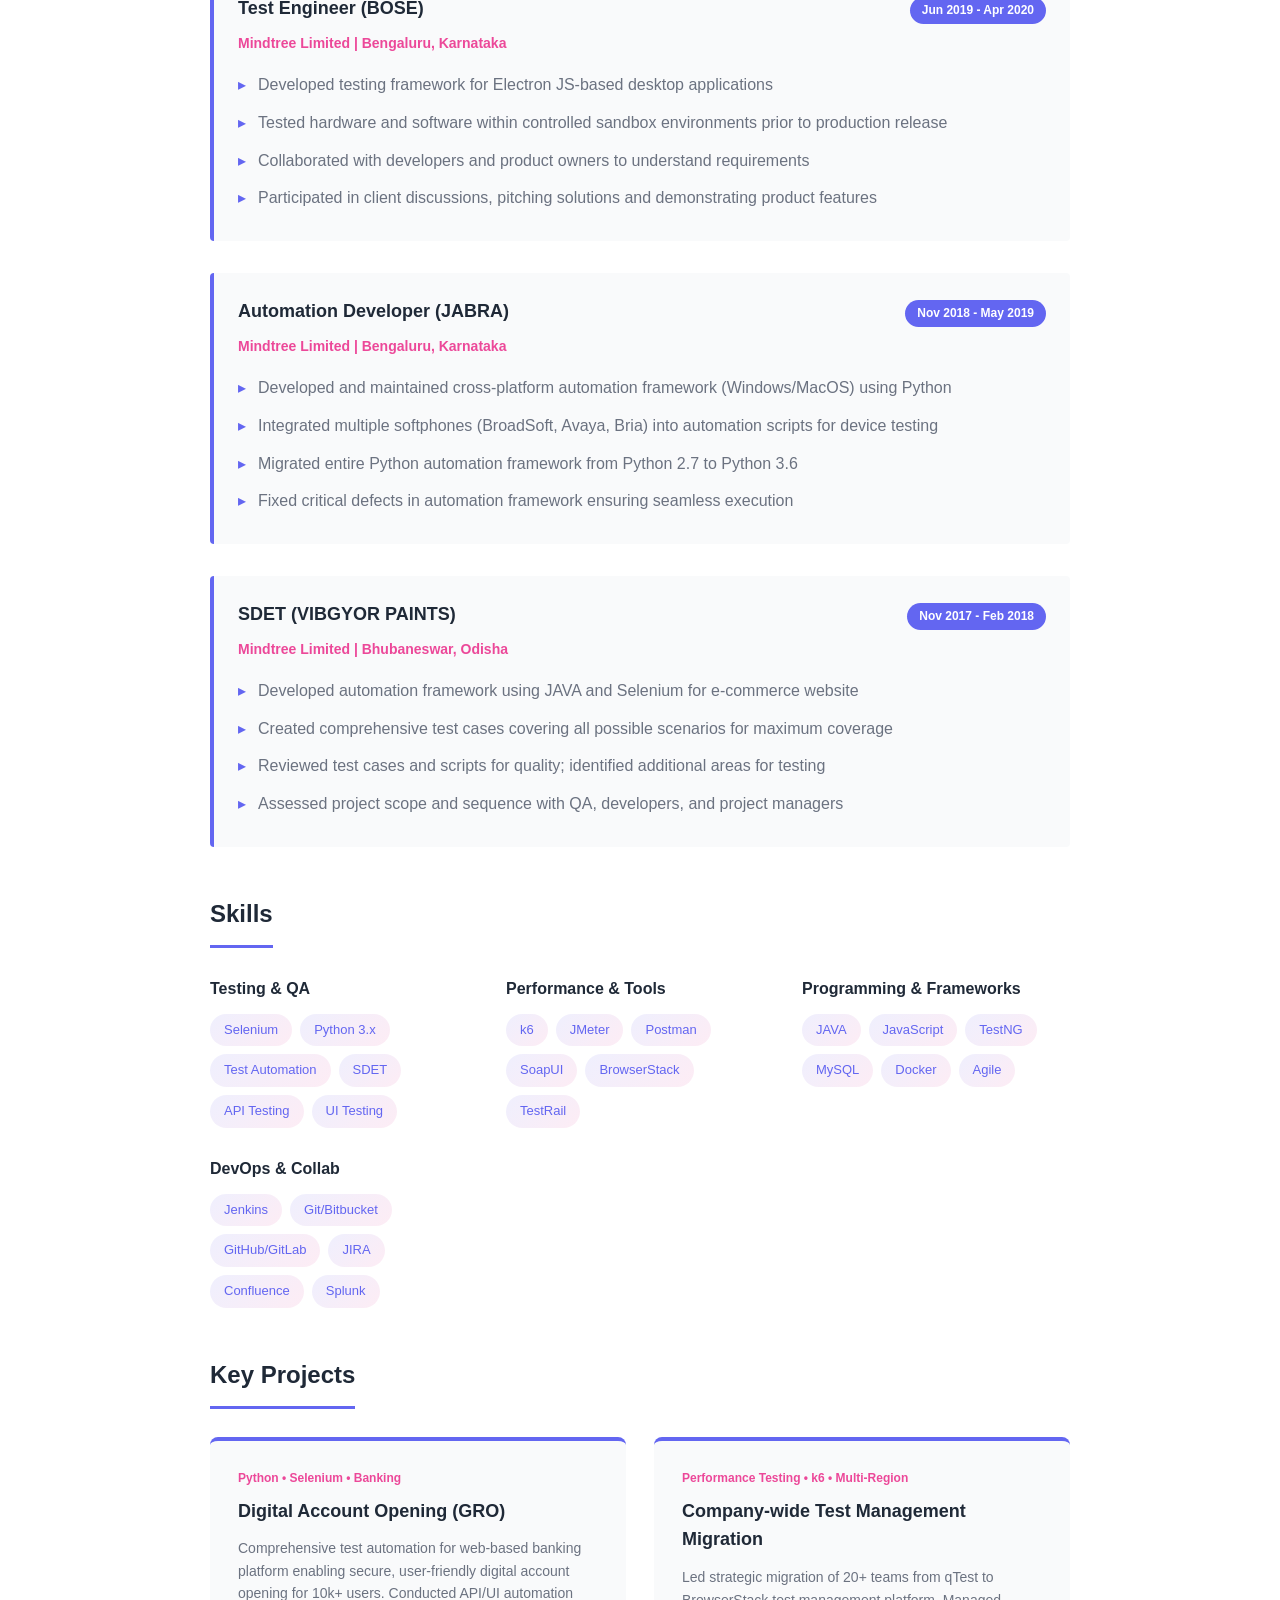
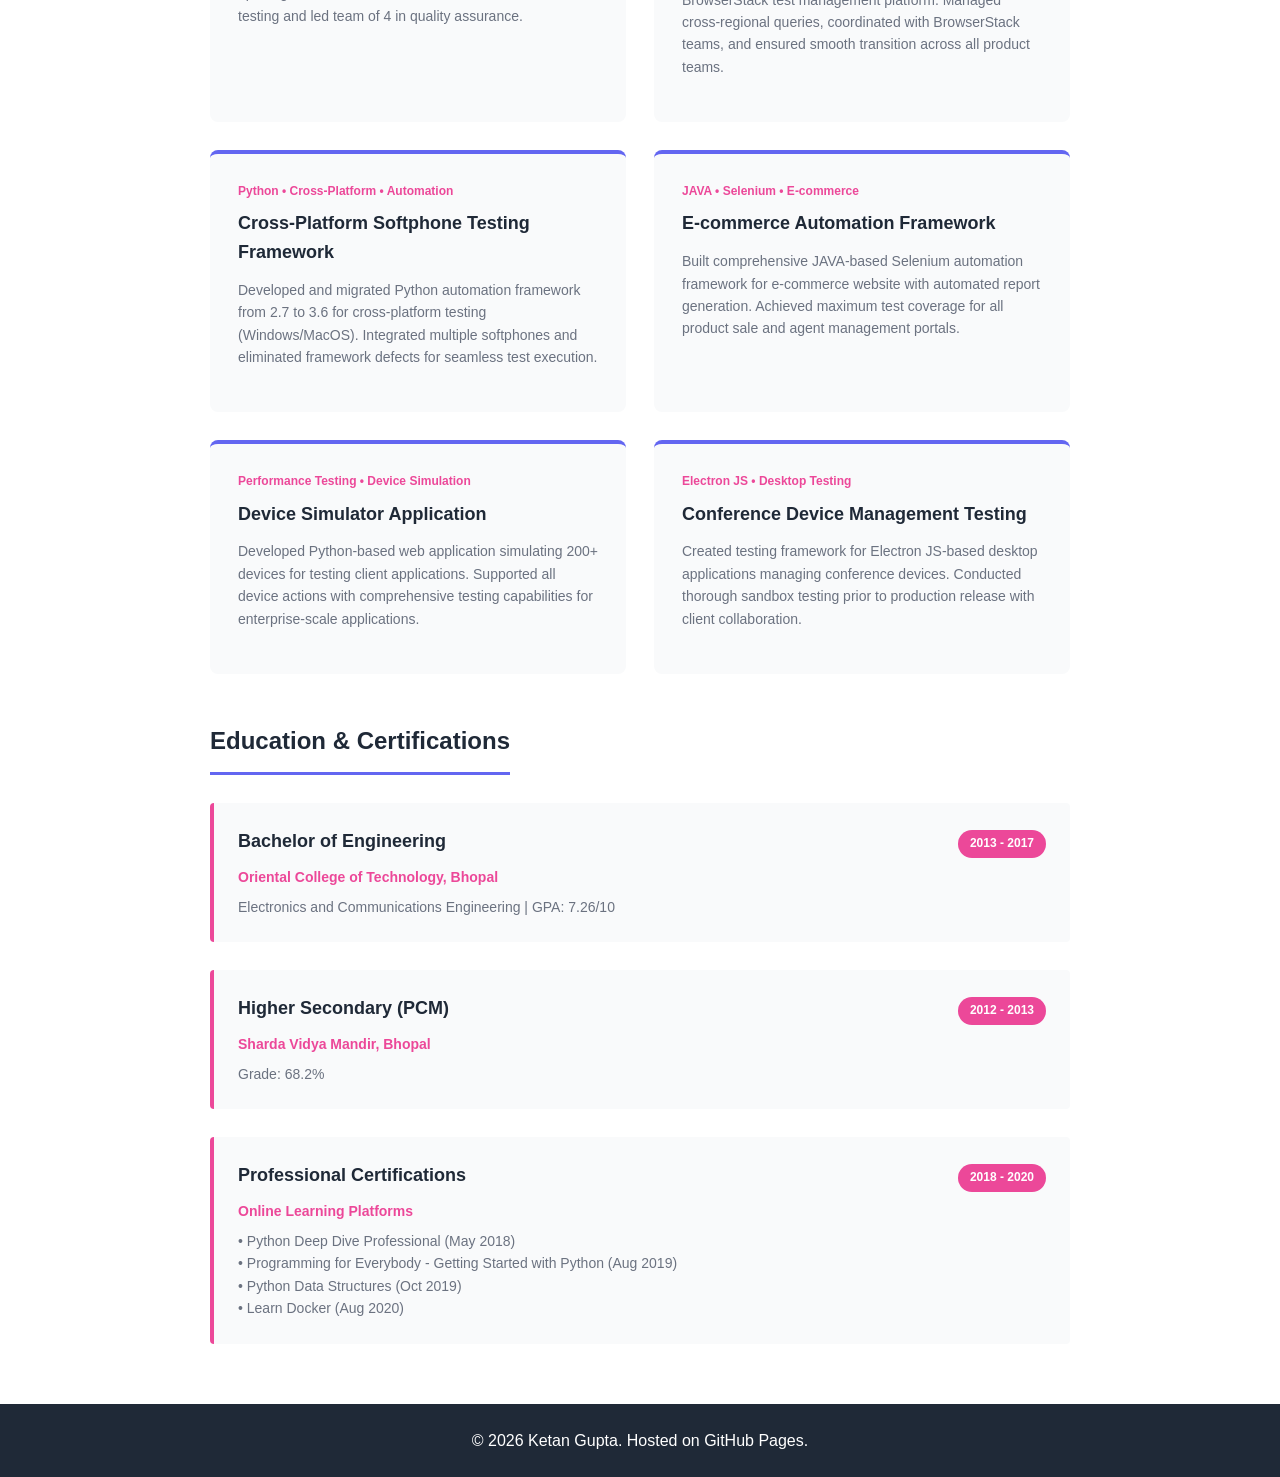
==== commit a6002154: "Update experience from 6+ to 8.5+ years Co-Authored-By: Claude Haiku 4.5 <noreply@anthropic.com>" ====
--- a/cv.html
+++ b/cv.html
@@ -35,7 +35,7 @@
             <!-- About Section -->
             <section class="cv-section">
                 <h2 class="section-title">About</h2>
-                <p>Enthusiastic and detail-oriented Senior Quality Engineer with 6+ years of experience in test automation, quality enablement, and SDET practices. Proven expertise in designing and executing comprehensive test strategies, leading cross-functional teams, and implementing automation frameworks for complex financial and communication applications. Skilled in Python, Selenium, and modern testing tools. Passionate about improving software quality metrics and mentoring teams on automation best practices.</p>
+                <p>Enthusiastic and detail-oriented Senior Quality Engineer with 8.5+ years of experience in test automation, quality enablement, and SDET practices. Proven expertise in designing and executing comprehensive test strategies, leading cross-functional teams, and implementing automation frameworks for complex financial and communication applications. Skilled in Python, Selenium, and modern testing tools. Passionate about improving software quality metrics and mentoring teams on automation best practices.</p>
             </section>
 
             <!-- Experience Section -->
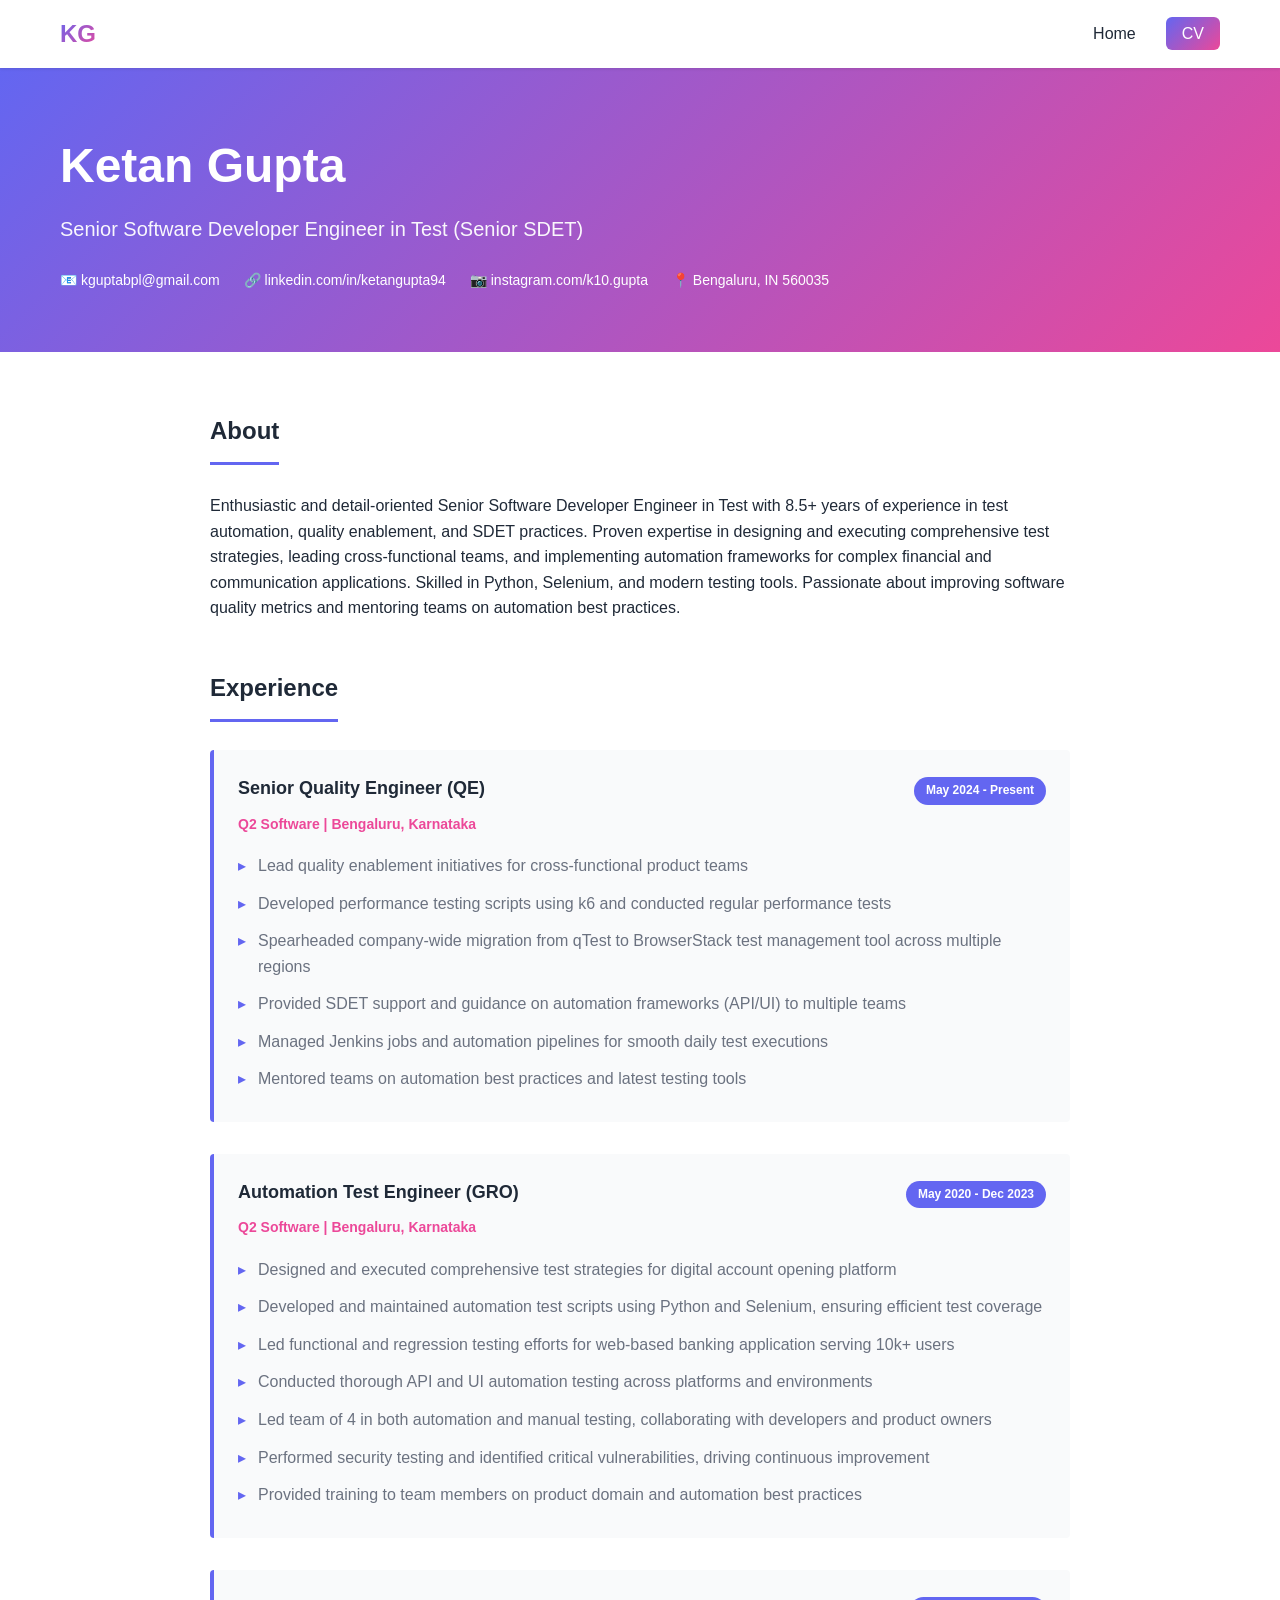
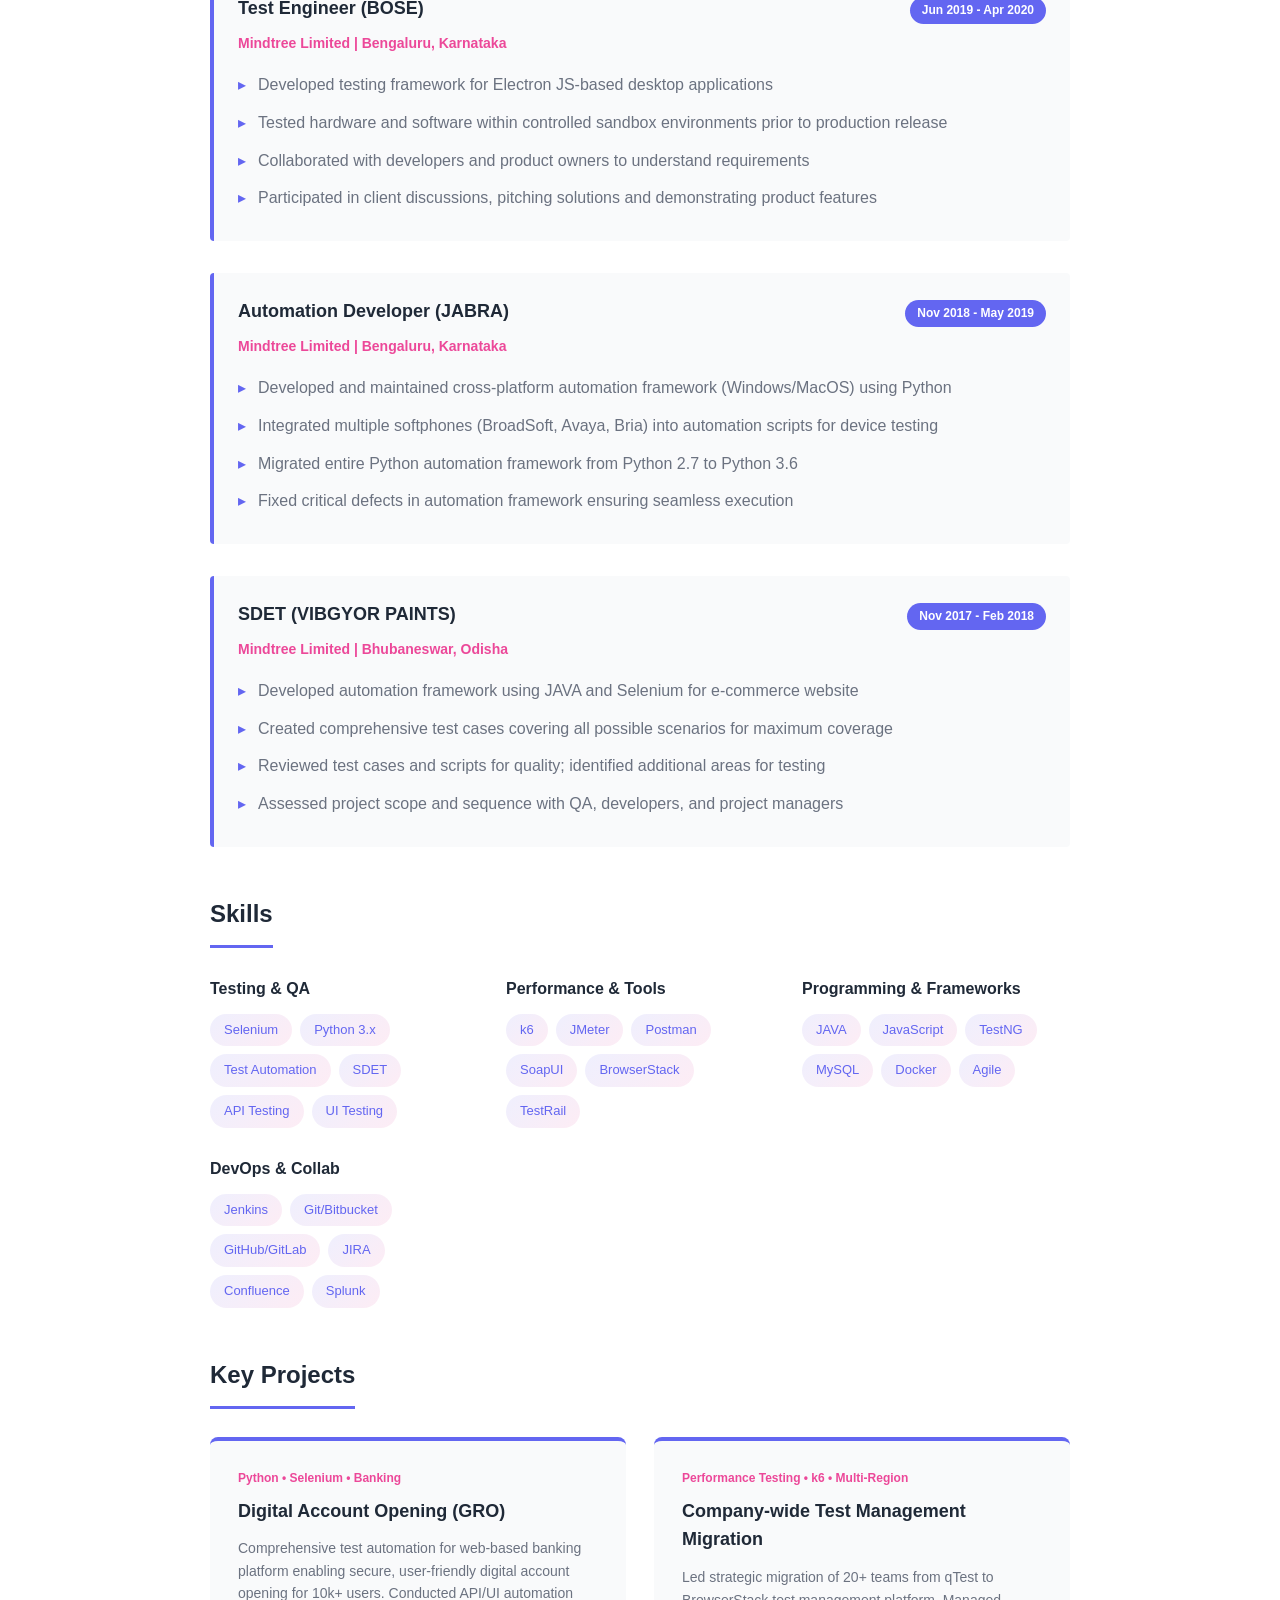
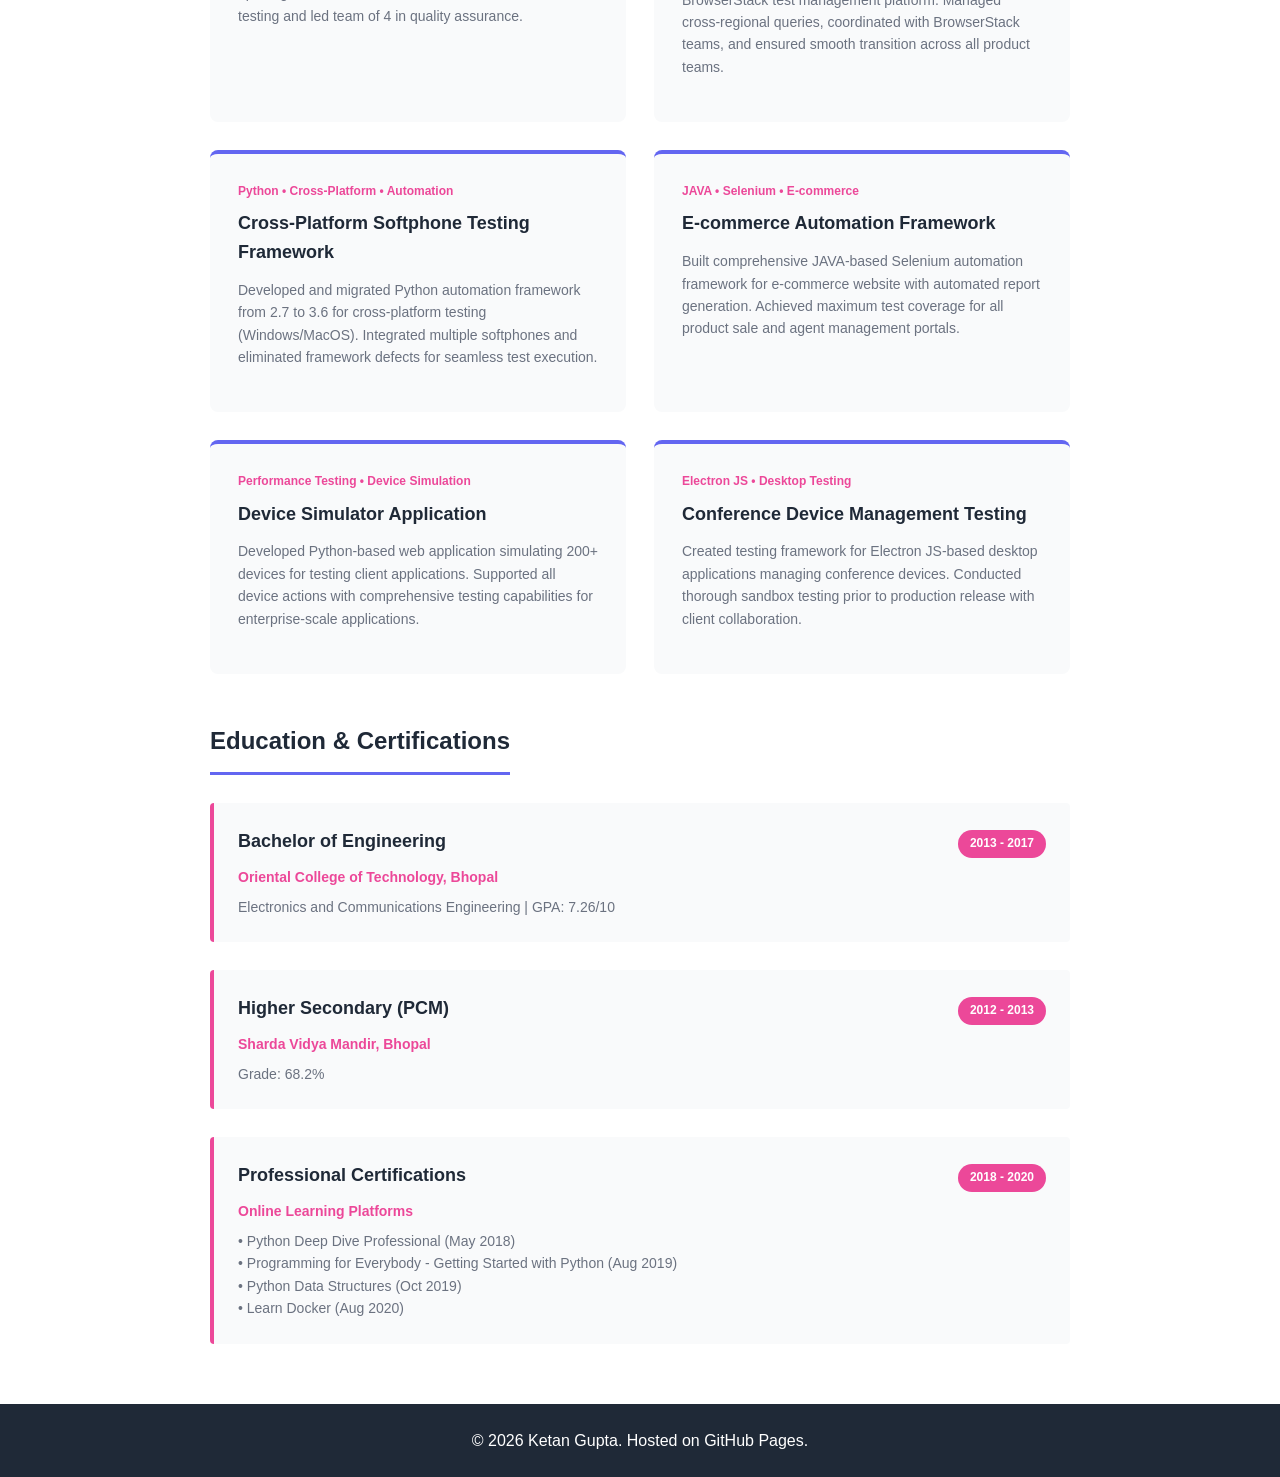
==== commit ddeade2f: "Update job title to Senior Software Developer Engineer in Test and enhance contact information in CV" ====
--- a/cv.html
+++ b/cv.html
@@ -22,10 +22,11 @@
         <header class="cv-header">
             <div class="container">
                 <h1>Ketan Gupta</h1>
-                <p class="cv-title">Senior Quality Engineer</p>
+                <p class="cv-title">Senior Software Developer Engineer in Test (Senior SDET)</p>
                 <div class="cv-contact">
                     <span>📧 kguptabpl@gmail.com</span>
                     <span>🔗 linkedin.com/in/ketangupta94</span>
+                    <span>📷 instagram.com/k10.gupta</span>
                     <span>📍 Bengaluru, IN 560035</span>
                 </div>
             </div>
@@ -35,7 +36,7 @@
             <!-- About Section -->
             <section class="cv-section">
                 <h2 class="section-title">About</h2>
-                <p>Enthusiastic and detail-oriented Senior Quality Engineer with 8.5+ years of experience in test automation, quality enablement, and SDET practices. Proven expertise in designing and executing comprehensive test strategies, leading cross-functional teams, and implementing automation frameworks for complex financial and communication applications. Skilled in Python, Selenium, and modern testing tools. Passionate about improving software quality metrics and mentoring teams on automation best practices.</p>
+                <p>Enthusiastic and detail-oriented Senior Software Developer Engineer in Test with 8.5+ years of experience in test automation, quality enablement, and SDET practices. Proven expertise in designing and executing comprehensive test strategies, leading cross-functional teams, and implementing automation frameworks for complex financial and communication applications. Skilled in Python, Selenium, and modern testing tools. Passionate about improving software quality metrics and mentoring teams on automation best practices.</p>
             </section>
 
             <!-- Experience Section -->
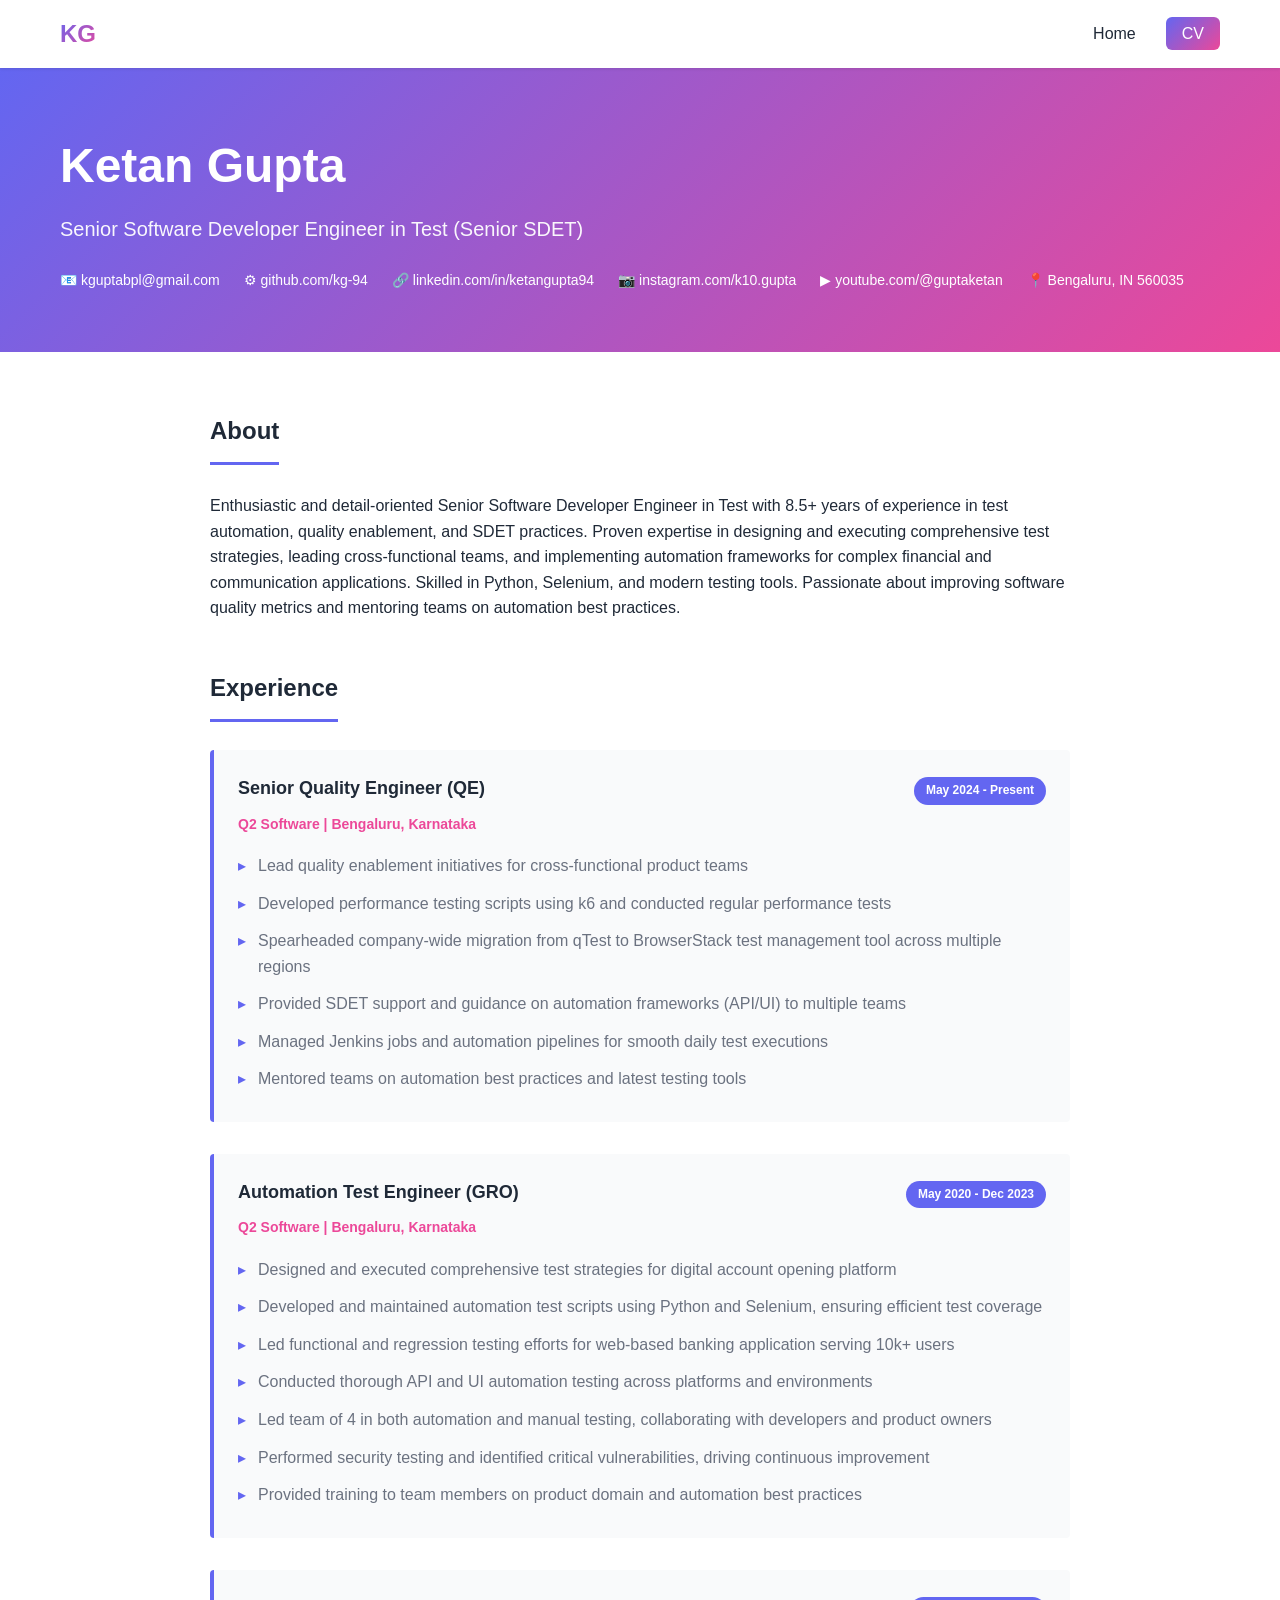
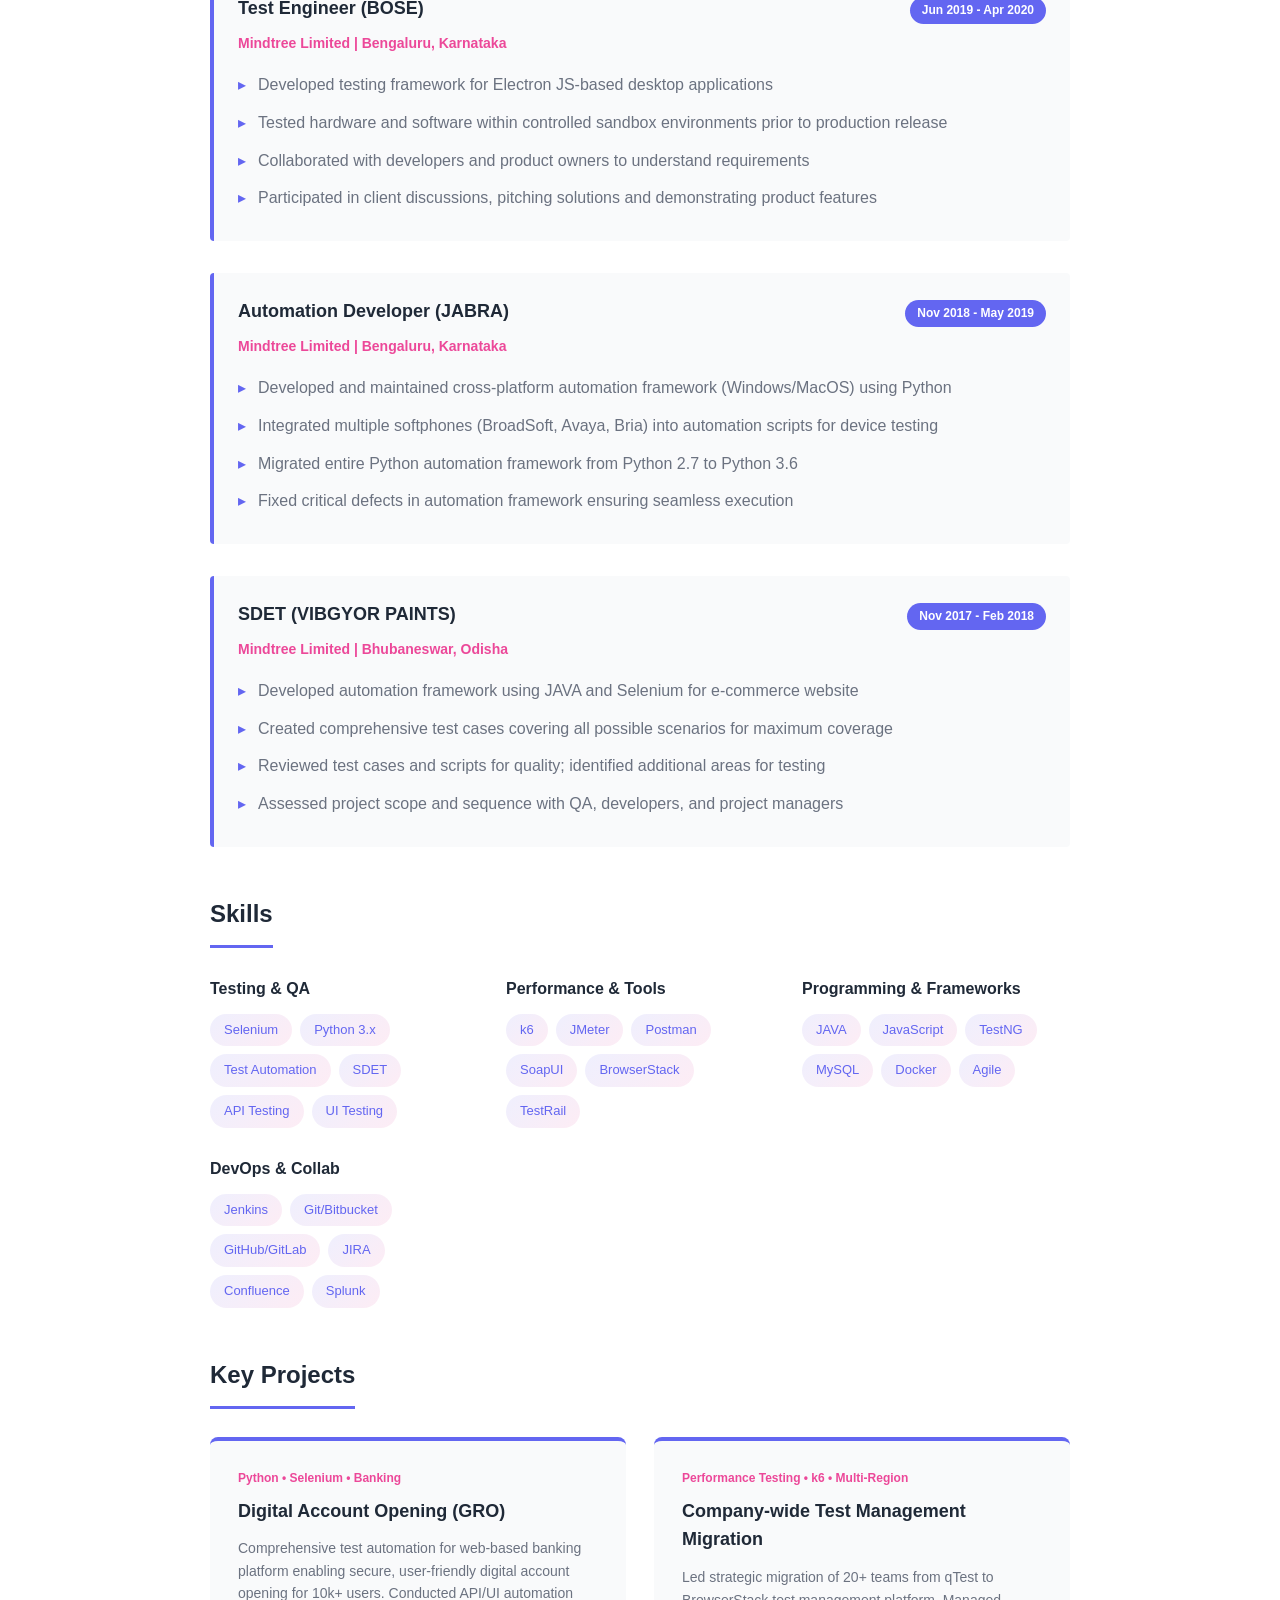
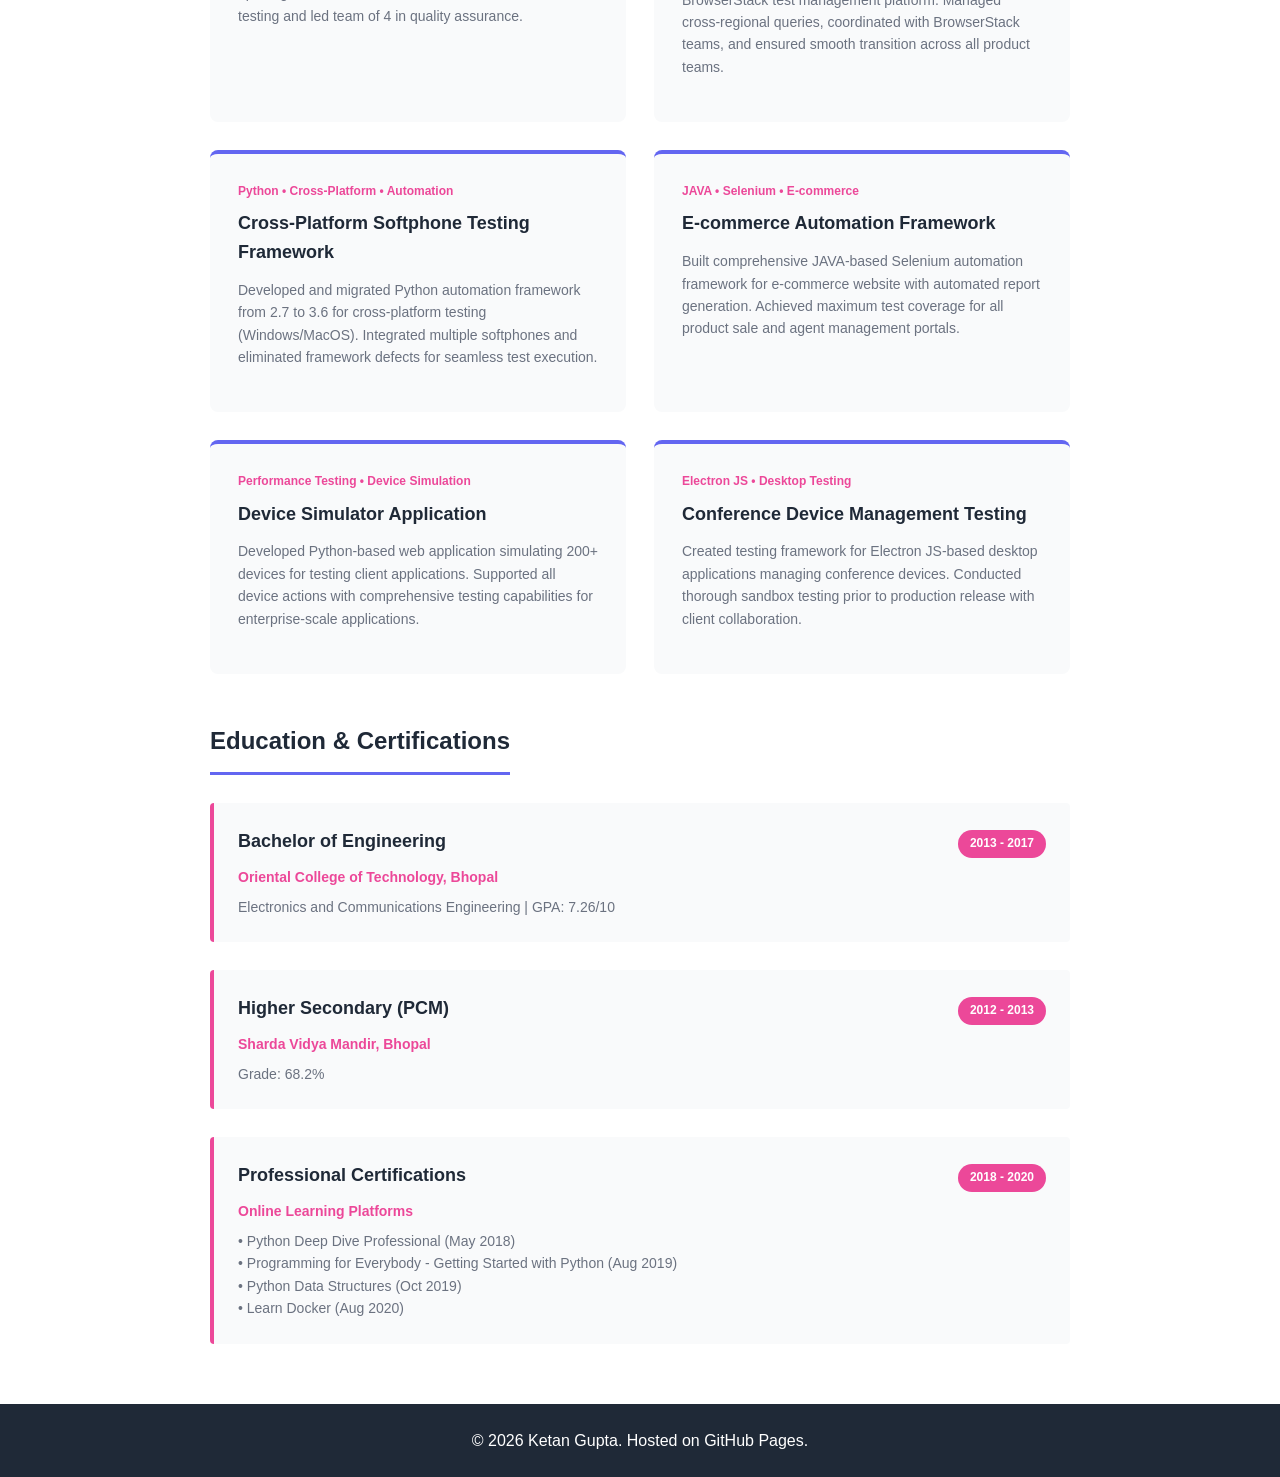
==== commit 6f0cae45: "Add GitHub and YouTube links to contact information in CV and index pages" ====
--- a/cv.html
+++ b/cv.html
@@ -25,8 +25,10 @@
                 <p class="cv-title">Senior Software Developer Engineer in Test (Senior SDET)</p>
                 <div class="cv-contact">
                     <span>📧 kguptabpl@gmail.com</span>
+                    <span>⚙ github.com/kg-94</span>
                     <span>🔗 linkedin.com/in/ketangupta94</span>
                     <span>📷 instagram.com/k10.gupta</span>
+                    <span>▶ youtube.com/@guptaketan</span>
                     <span>📍 Bengaluru, IN 560035</span>
                 </div>
             </div>
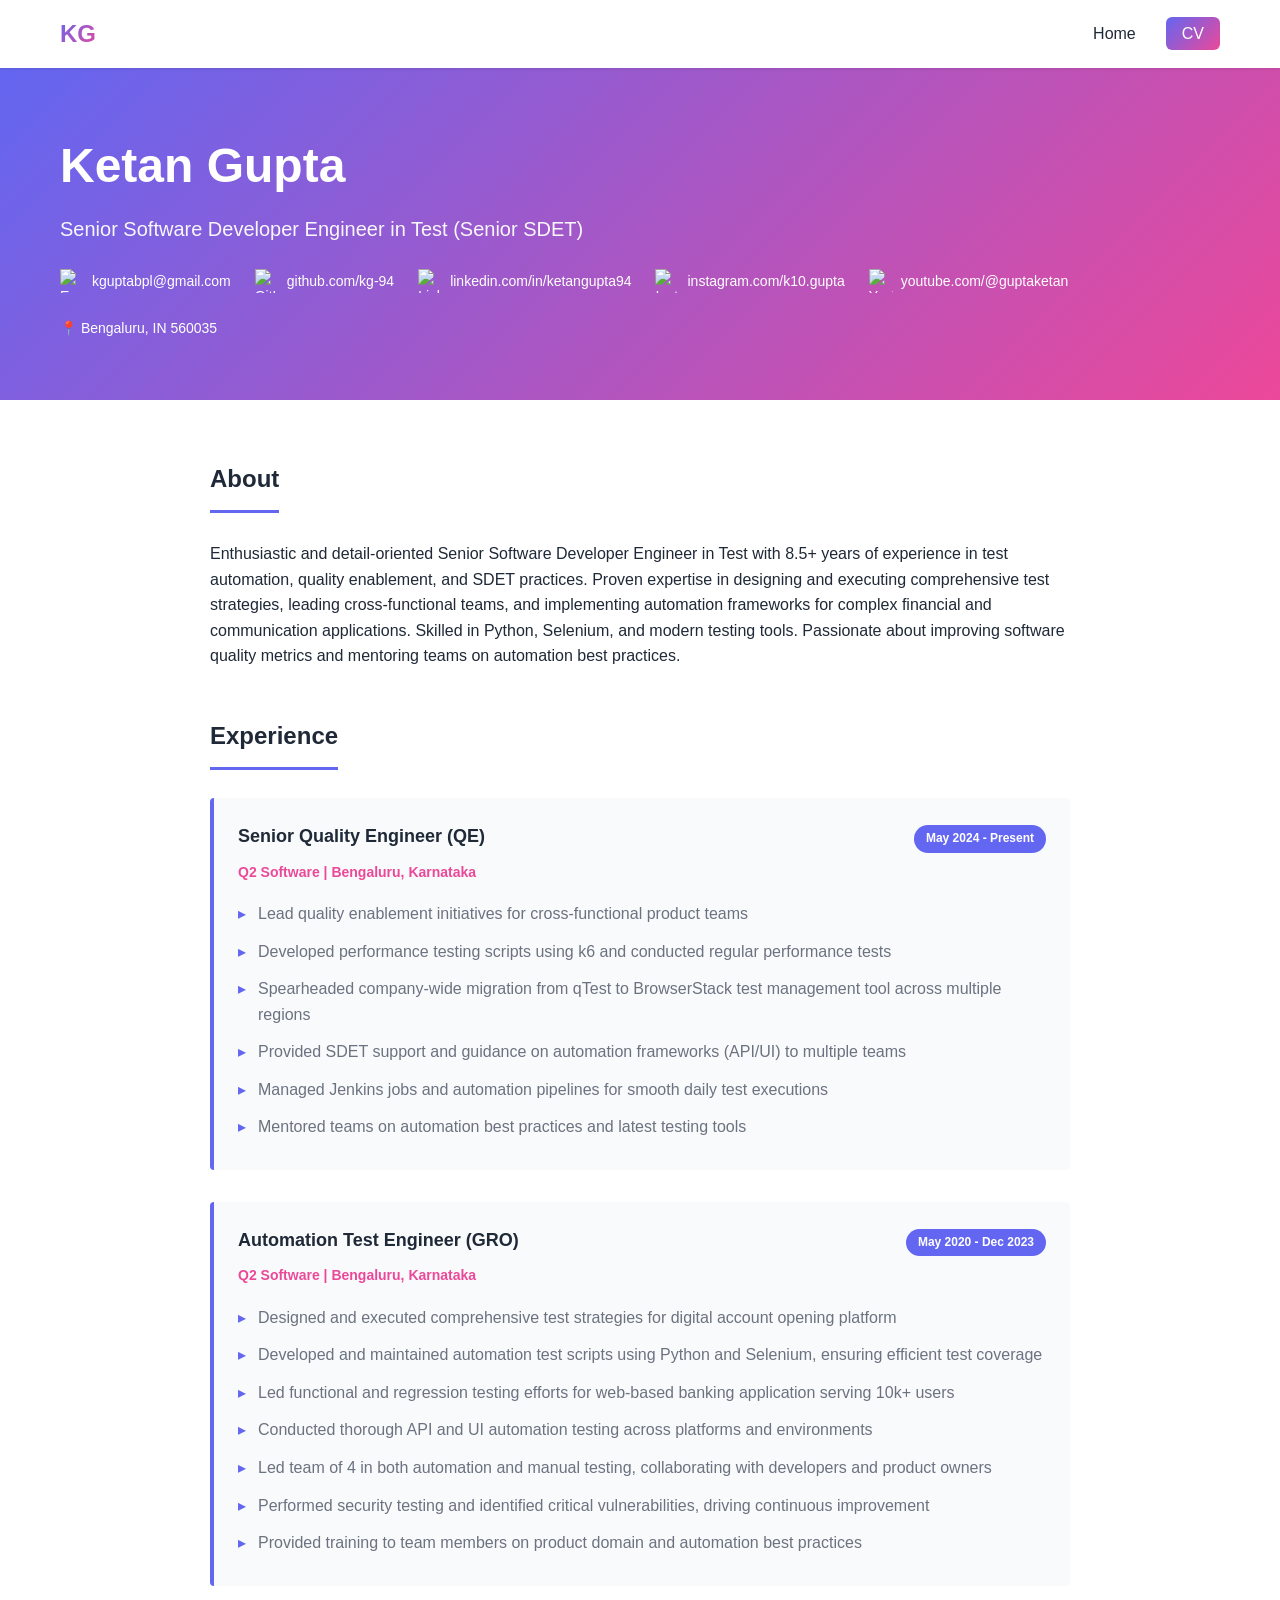
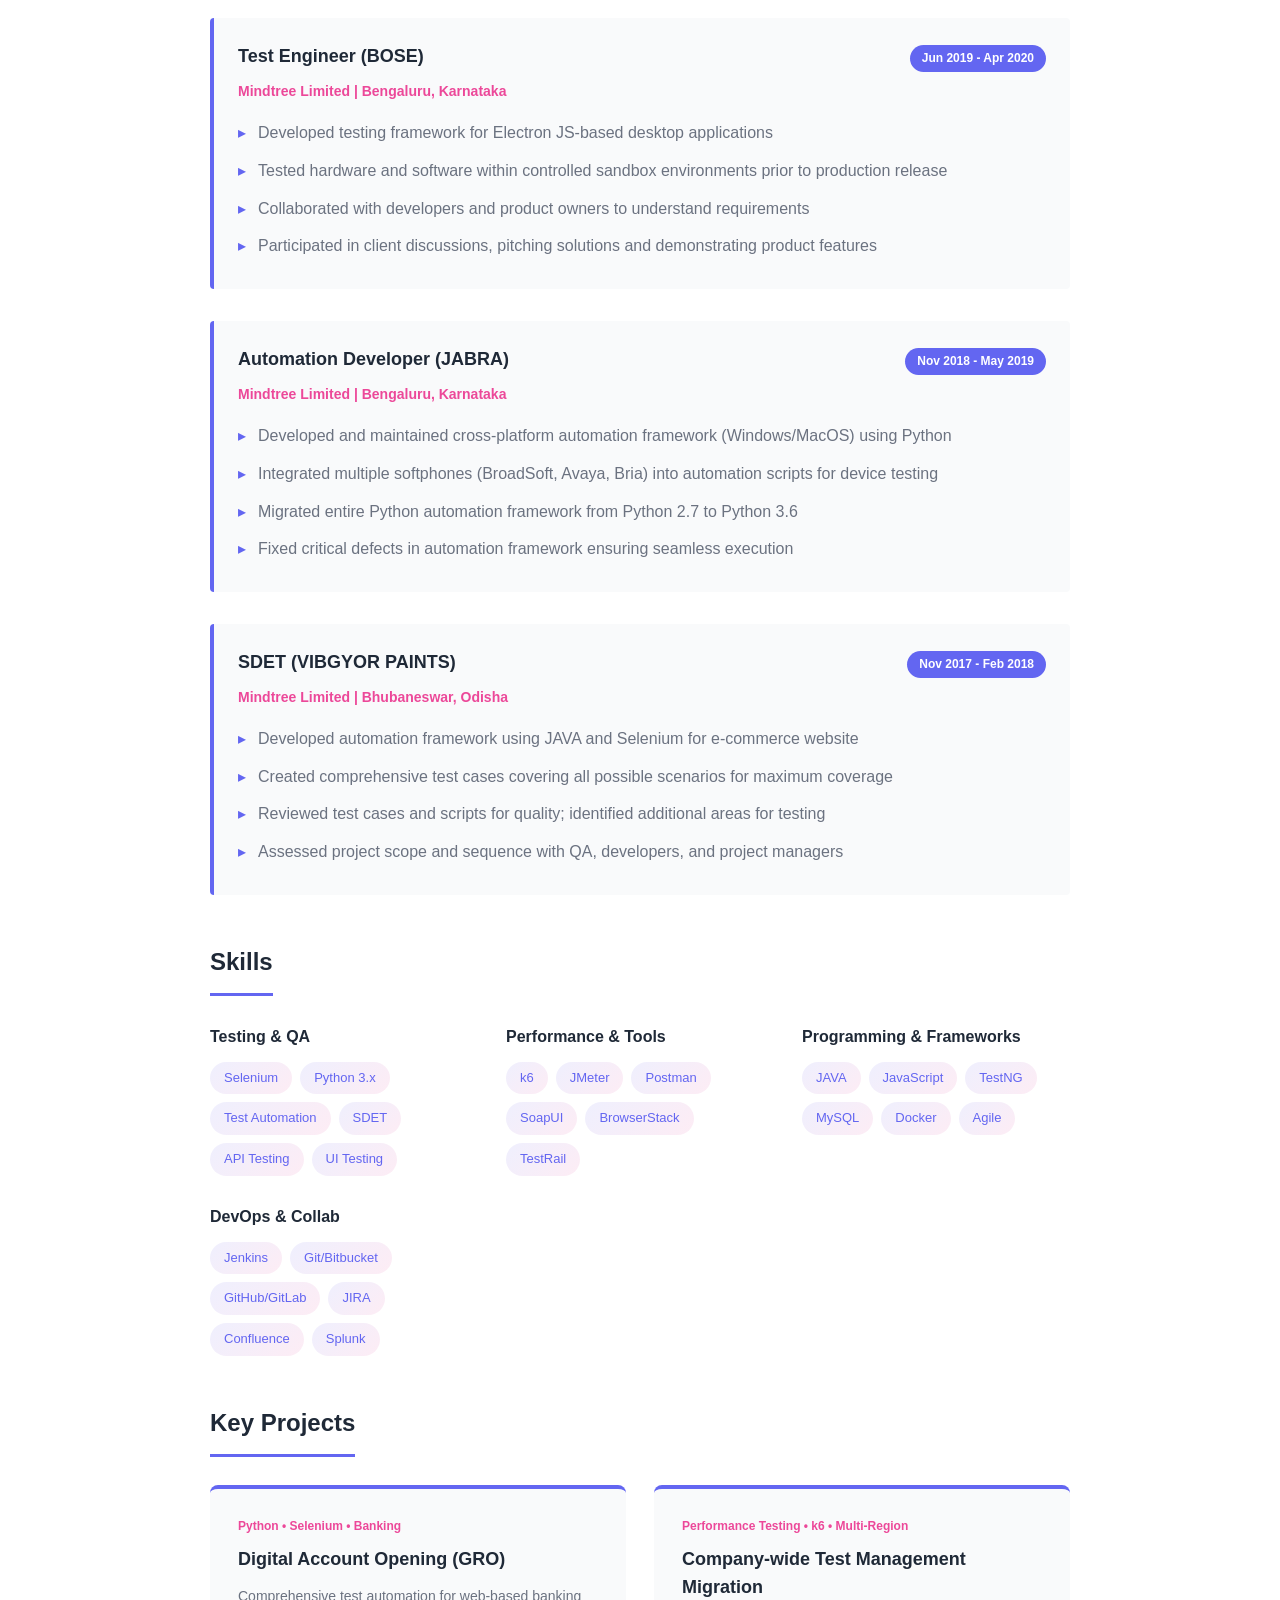
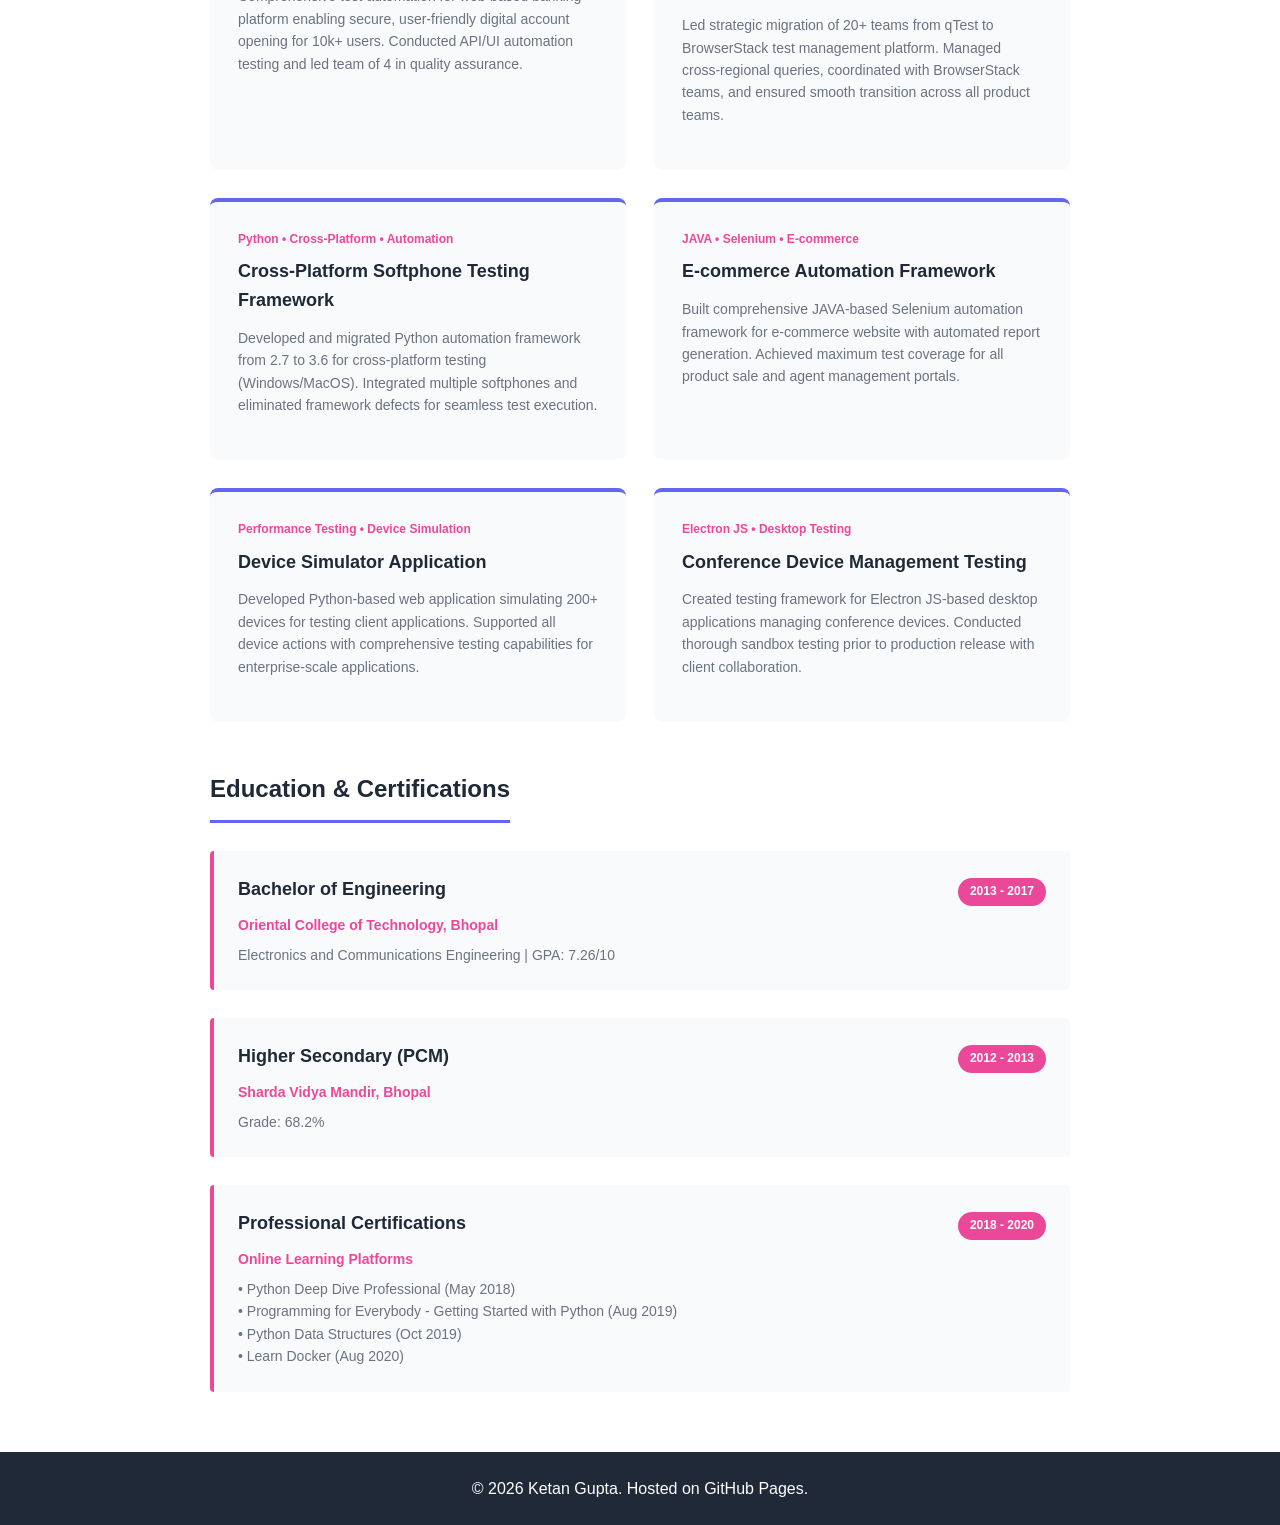
==== commit d18577be: "Enhance CV portfolio by updating job title, improving contact links with icons, and refining layout " ====
--- a/cv.html
+++ b/cv.html
@@ -24,12 +24,27 @@
                 <h1>Ketan Gupta</h1>
                 <p class="cv-title">Senior Software Developer Engineer in Test (Senior SDET)</p>
                 <div class="cv-contact">
-                    <span>📧 kguptabpl@gmail.com</span>
-                    <span>⚙ github.com/kg-94</span>
-                    <span>🔗 linkedin.com/in/ketangupta94</span>
-                    <span>📷 instagram.com/k10.gupta</span>
-                    <span>▶ youtube.com/@guptaketan</span>
-                    <span>📍 Bengaluru, IN 560035</span>
+                    <a href="mailto:kguptabpl@gmail.com" class="cv-contact-link">
+                        <img src="assets/email-icon.png" alt="Email" class="cv-contact-icon">
+                        <span>kguptabpl@gmail.com</span>
+                    </a>
+                    <a href="https://github.com/kg-94" class="cv-contact-link">
+                        <img src="assets/github-icon.png" alt="GitHub" class="cv-contact-icon">
+                        <span>github.com/kg-94</span>
+                    </a>
+                    <a href="https://linkedin.com/in/ketangupta94" class="cv-contact-link">
+                        <img src="assets/linkedin-icon.png" alt="LinkedIn" class="cv-contact-icon">
+                        <span>linkedin.com/in/ketangupta94</span>
+                    </a>
+                    <a href="https://instagram.com/k10.gupta" class="cv-contact-link">
+                        <img src="assets/instagram-icon.png" alt="Instagram" class="cv-contact-icon">
+                        <span>instagram.com/k10.gupta</span>
+                    </a>
+                    <a href="https://www.youtube.com/@guptaketan" class="cv-contact-link">
+                        <img src="assets/youtube-icon.png" alt="YouTube" class="cv-contact-icon">
+                        <span>youtube.com/@guptaketan</span>
+                    </a>
+                    <span class="cv-contact-location">📍 Bengaluru, IN 560035</span>
                 </div>
             </div>
         </header>
--- a/styles.css
+++ b/styles.css
@@ -250,6 +250,12 @@
     font-size: 32px;
 }
 
+.contact-icon {
+    width: 40px;
+    height: 40px;
+    display: block;
+}
+
 /* Footer */
 footer {
     background: var(--text-dark);
@@ -281,6 +287,32 @@
     gap: 24px;
     flex-wrap: wrap;
     font-size: 14px;
+    align-items: center;
+}
+
+.cv-contact-link {
+    display: flex;
+    align-items: center;
+    gap: 8px;
+    text-decoration: none;
+    color: white;
+    transition: opacity 0.3s ease;
+}
+
+.cv-contact-link:hover {
+    opacity: 0.8;
+}
+
+.cv-contact-icon {
+    width: 24px;
+    height: 24px;
+    display: block;
+}
+
+.cv-contact-location {
+    display: flex;
+    align-items: center;
+    gap: 8px;
 }
 
 .cv-container {
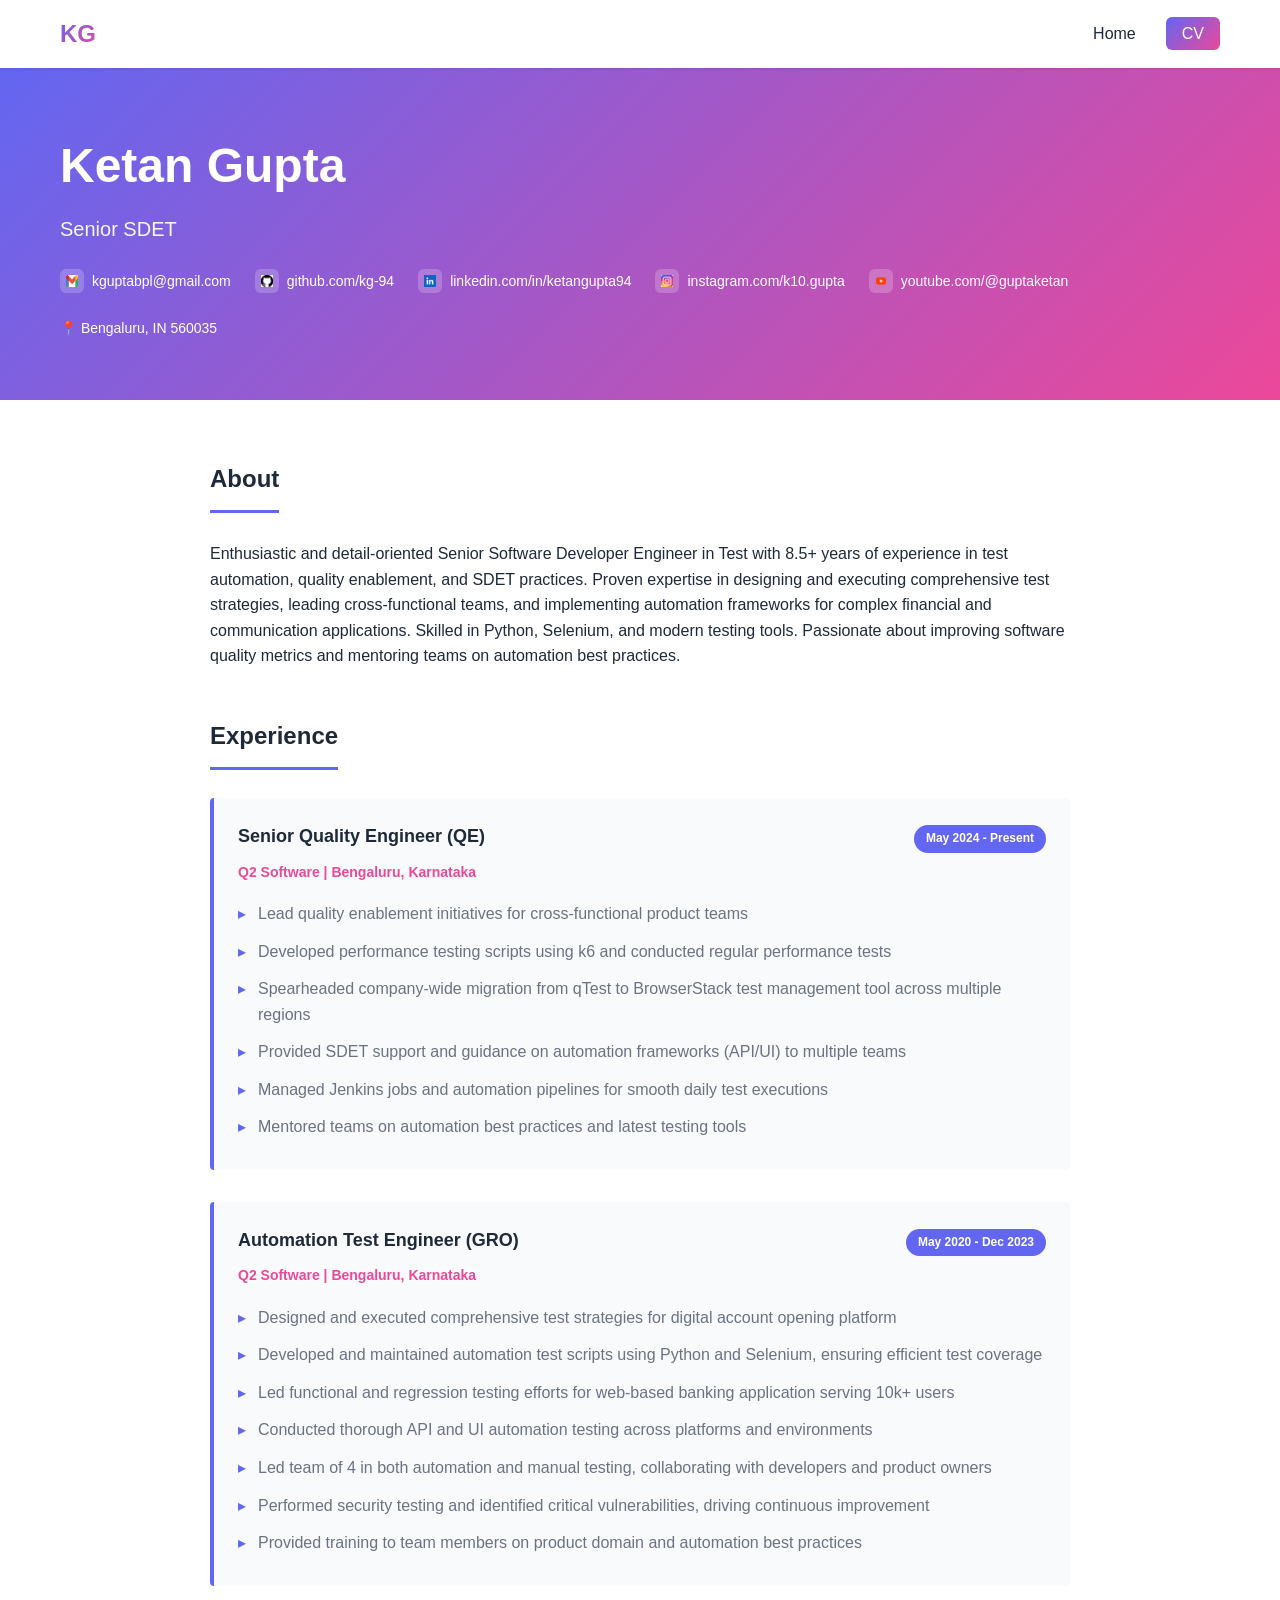
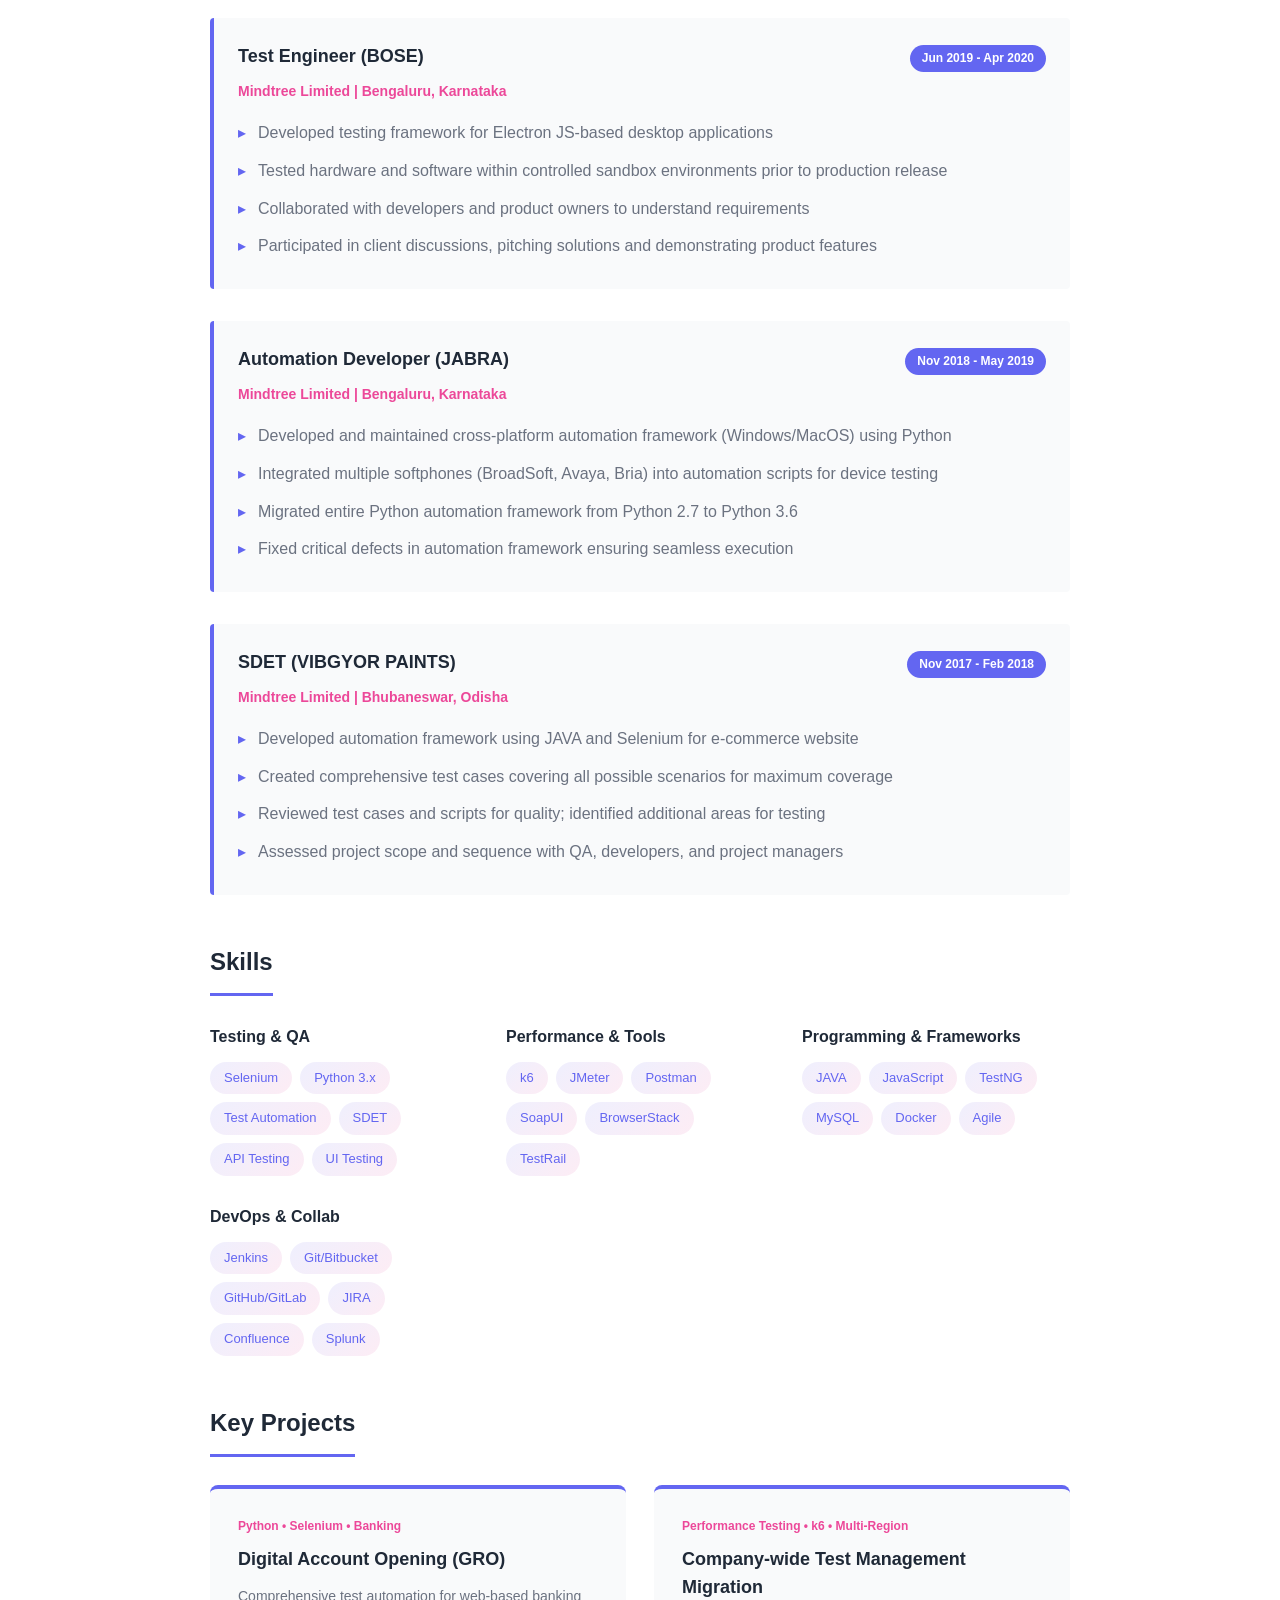
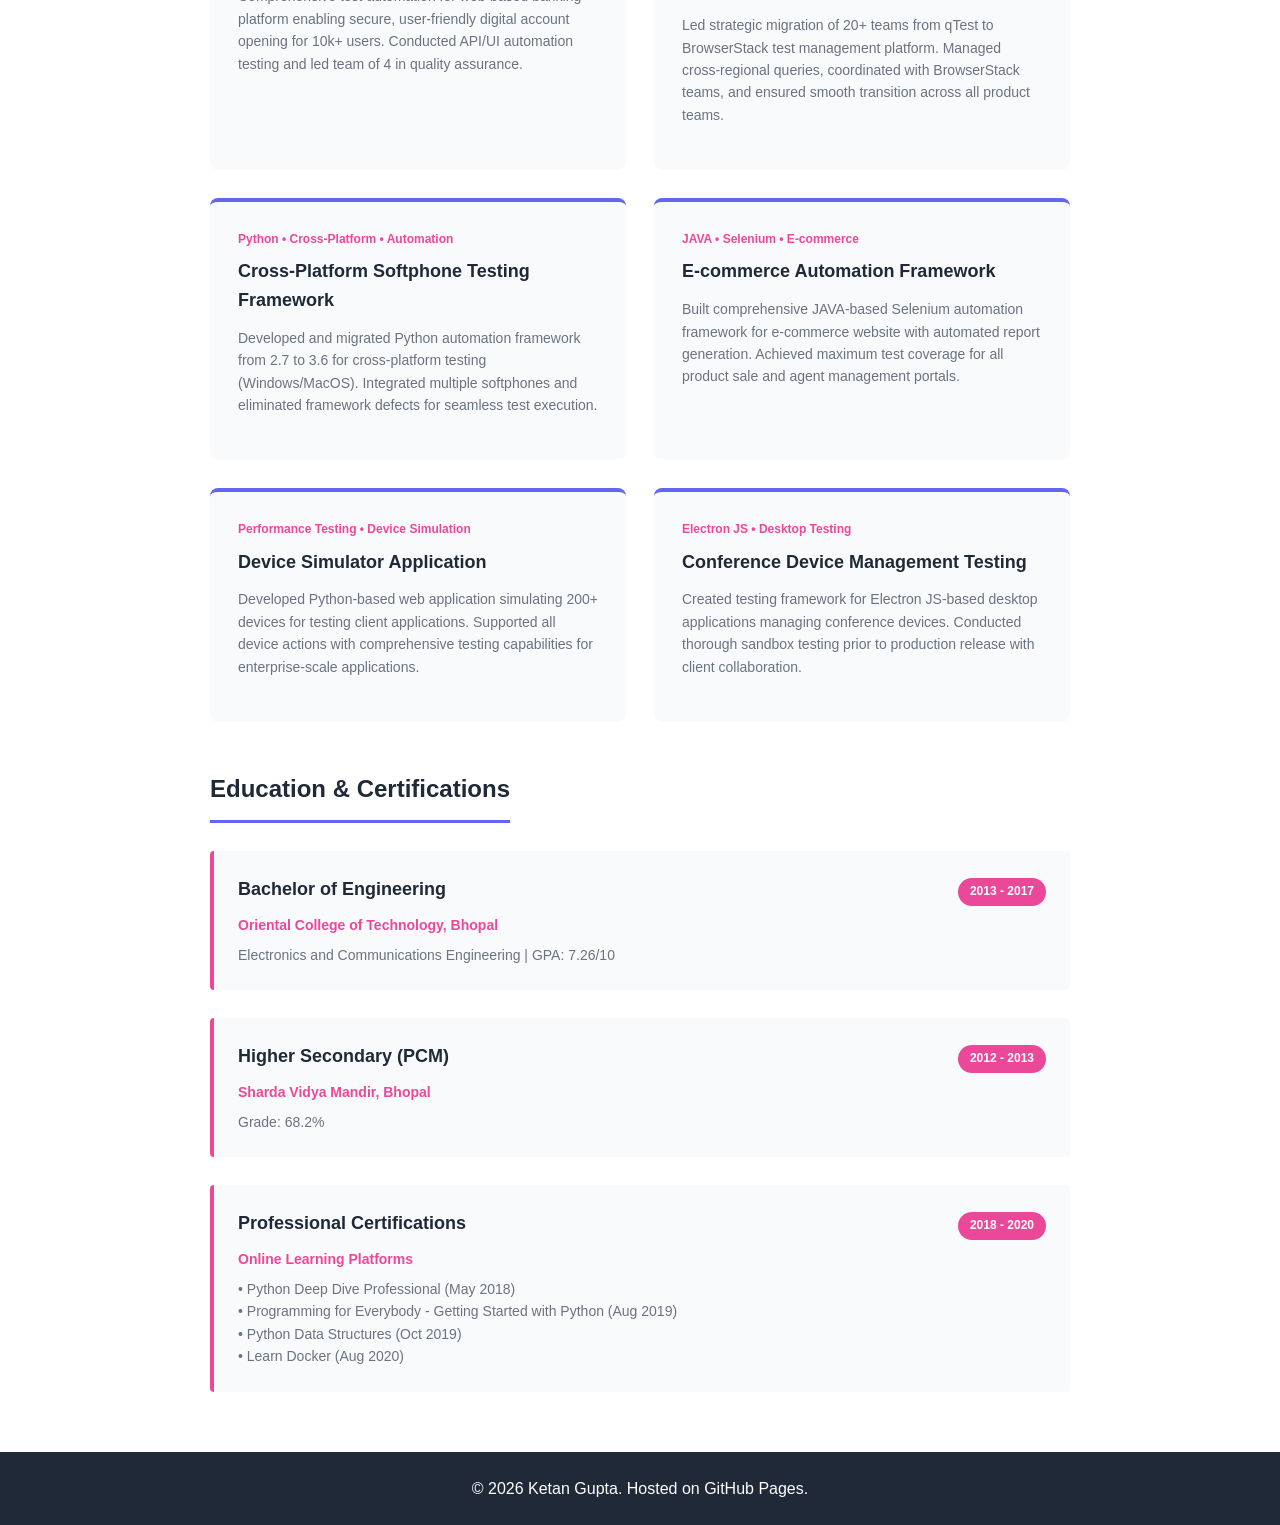
==== commit ee5ad277: "Refine job titles in CV and index pages for clarity and conciseness" ====
--- a/cv.html
+++ b/cv.html
@@ -22,7 +22,7 @@
         <header class="cv-header">
             <div class="container">
                 <h1>Ketan Gupta</h1>
-                <p class="cv-title">Senior Software Developer Engineer in Test (Senior SDET)</p>
+                <p class="cv-title">Senior SDET</p>
                 <div class="cv-contact">
                     <a href="mailto:kguptabpl@gmail.com" class="cv-contact-link">
                         <img src="assets/email-icon.png" alt="Email" class="cv-contact-icon">
--- a/styles.css
+++ b/styles.css
@@ -254,6 +254,14 @@
     width: 40px;
     height: 40px;
     display: block;
+    background-color: rgba(255, 255, 255, 0.1);
+    padding: 8px;
+    border-radius: 8px;
+    transition: background-color 0.3s ease;
+}
+
+.contact-item:hover .contact-icon {
+    background-color: rgba(255, 255, 255, 0.2);
 }
 
 /* Footer */
@@ -307,6 +315,14 @@
     width: 24px;
     height: 24px;
     display: block;
+    background-color: rgba(255, 255, 255, 0.2);
+    padding: 6px;
+    border-radius: 6px;
+    transition: background-color 0.3s ease;
+}
+
+.cv-contact-link:hover .cv-contact-icon {
+    background-color: rgba(255, 255, 255, 0.3);
 }
 
 .cv-contact-location {
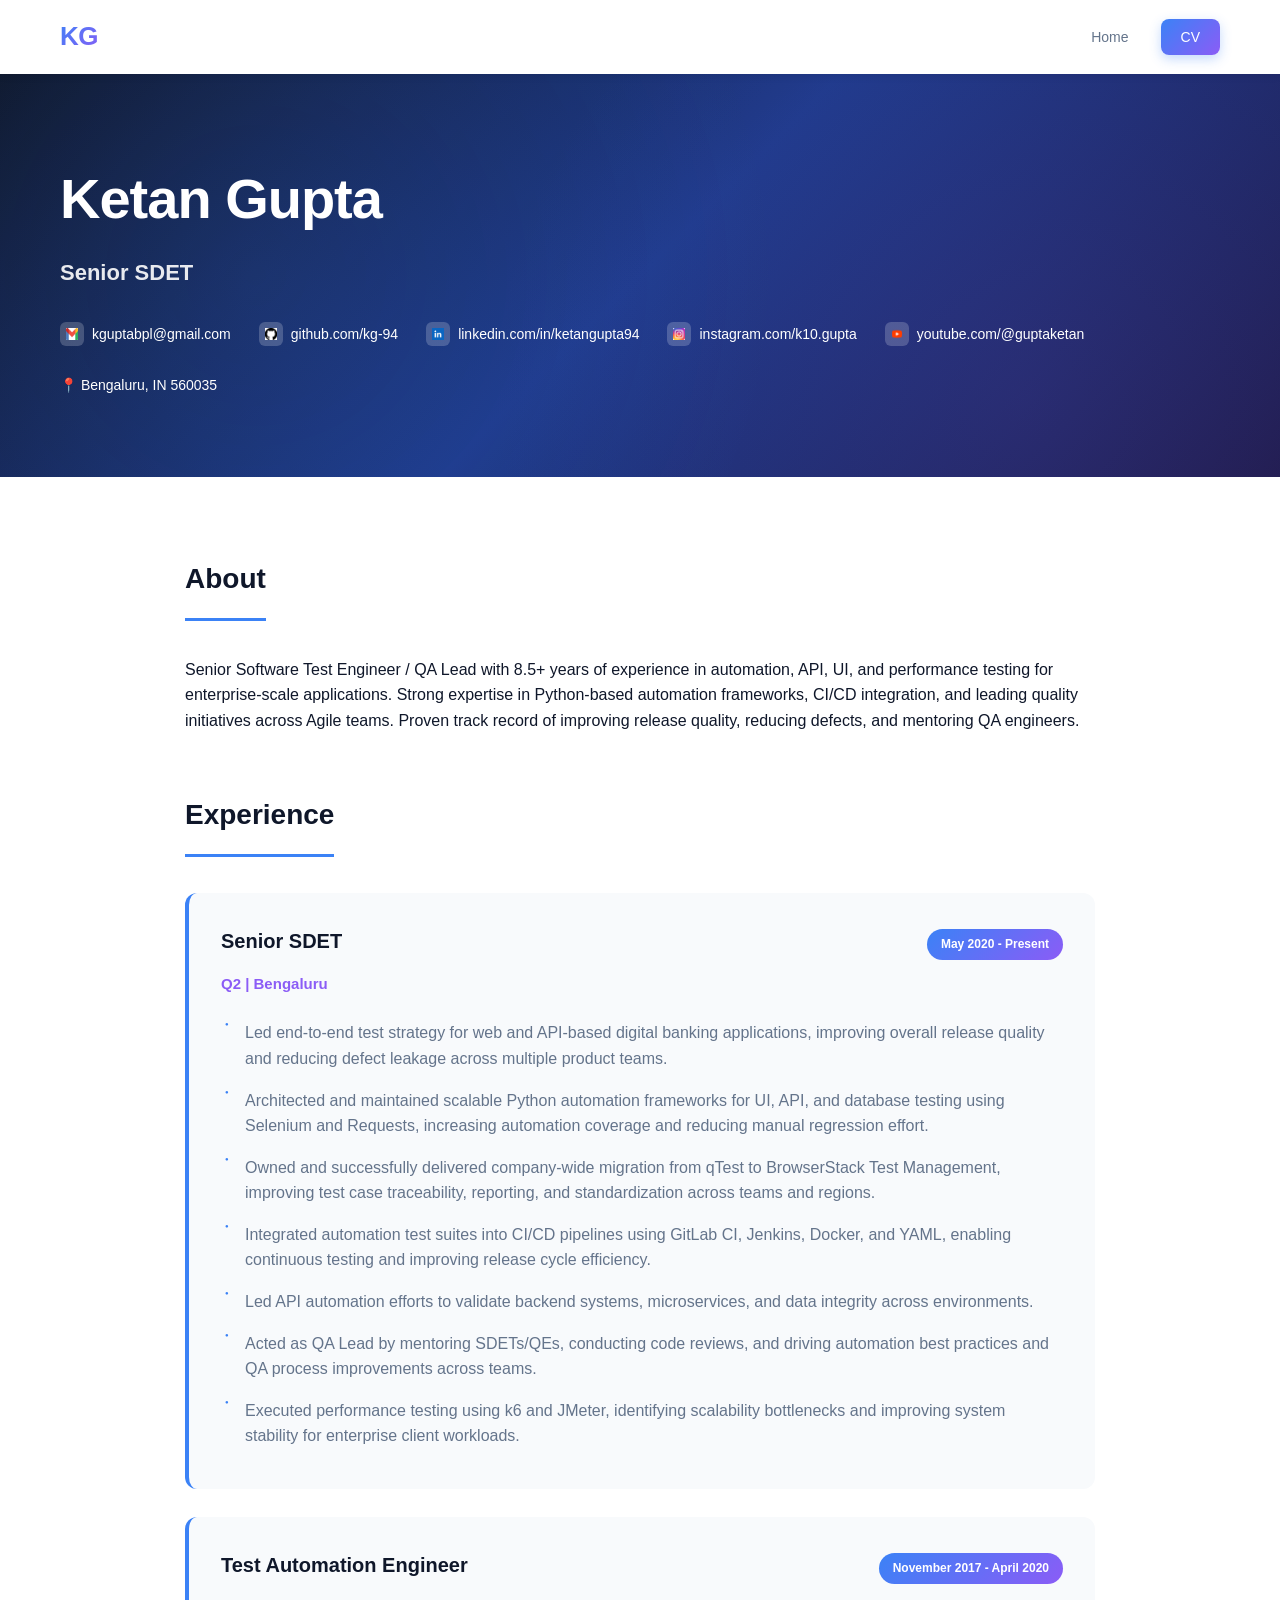
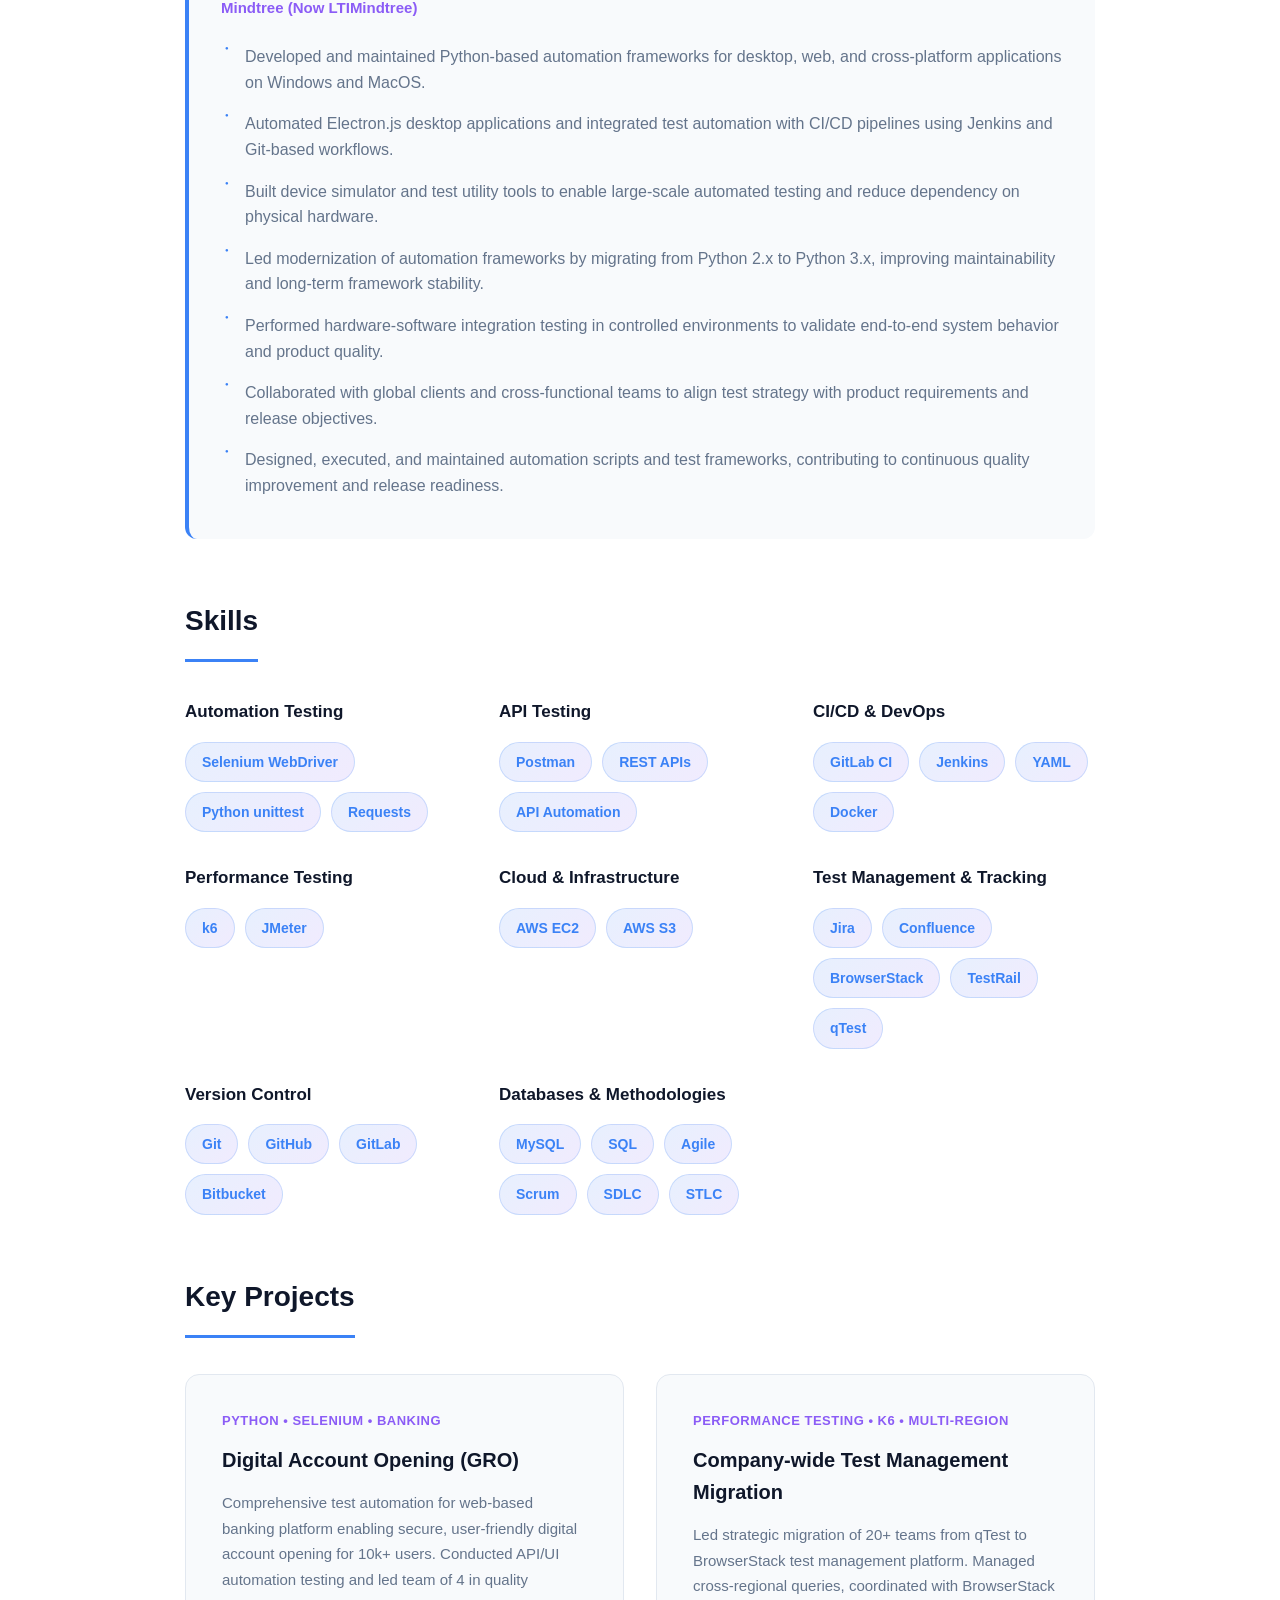
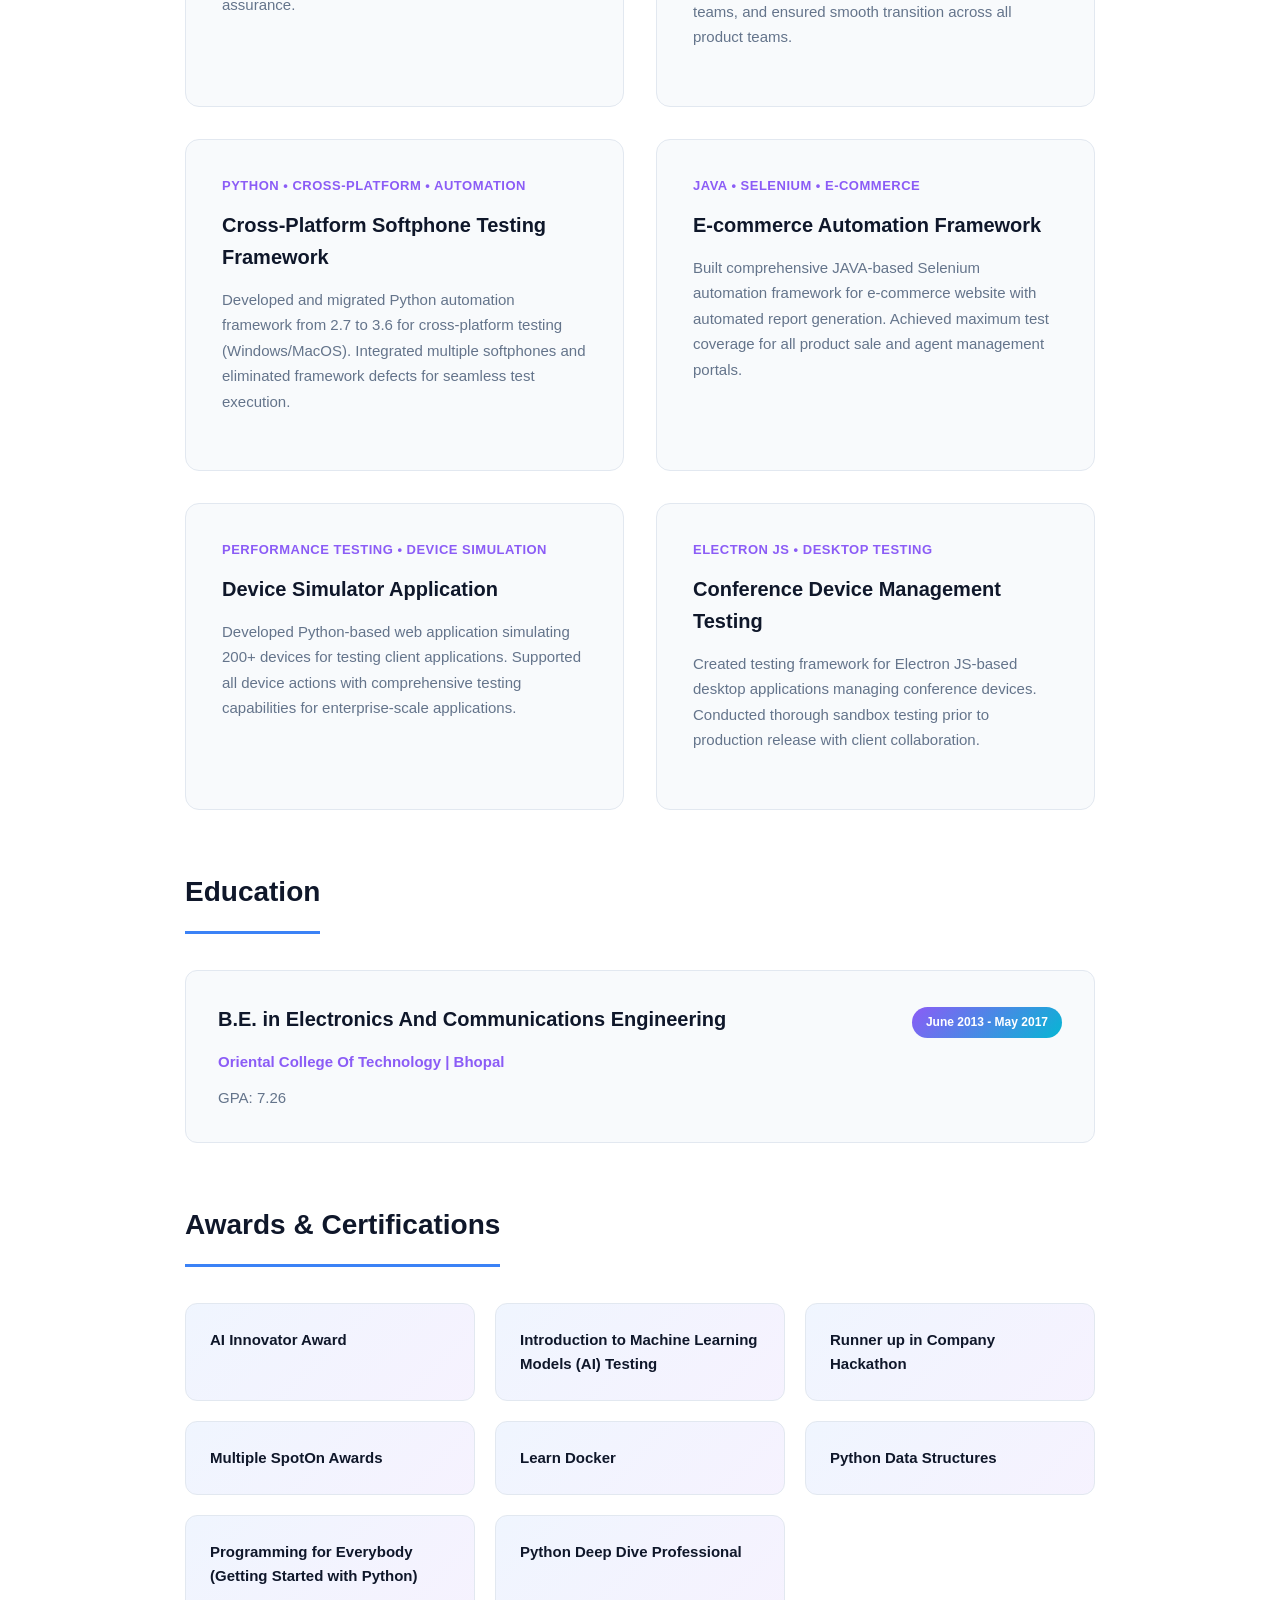
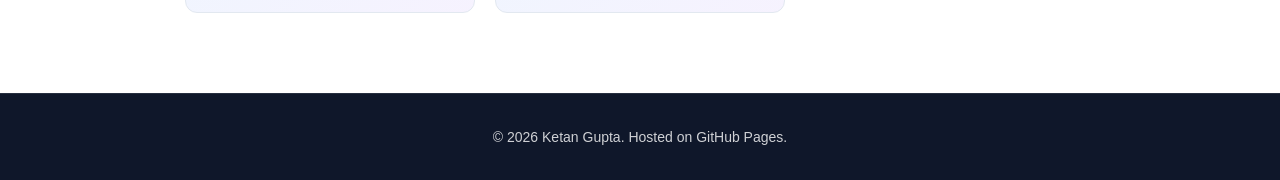
==== commit 6dd82a8c: "Update CV and index pages to enhance professional summary, experience details, and add awards sectio" ====
--- a/cv.html
+++ b/cv.html
@@ -53,7 +53,7 @@
             <!-- About Section -->
             <section class="cv-section">
                 <h2 class="section-title">About</h2>
-                <p>Enthusiastic and detail-oriented Senior Software Developer Engineer in Test with 8.5+ years of experience in test automation, quality enablement, and SDET practices. Proven expertise in designing and executing comprehensive test strategies, leading cross-functional teams, and implementing automation frameworks for complex financial and communication applications. Skilled in Python, Selenium, and modern testing tools. Passionate about improving software quality metrics and mentoring teams on automation best practices.</p>
+                <p>Senior Software Test Engineer / QA Lead with 8.5+ years of experience in automation, API, UI, and performance testing for enterprise-scale applications. Strong expertise in Python-based automation frameworks, CI/CD integration, and leading quality initiatives across Agile teams. Proven track record of improving release quality, reducing defects, and mentoring QA engineers.</p>
             </section>
 
             <!-- Experience Section -->
@@ -62,76 +62,35 @@
                 <div class="experience-list">
                     <div class="experience-item">
                         <div class="exp-header">
-                            <h3>Senior Quality Engineer (QE)</h3>
-                            <span class="exp-date">May 2024 - Present</span>
-                        </div>
-                        <p class="exp-company">Q2 Software | Bengaluru, Karnataka</p>
+                            <h3>Senior SDET</h3>
+                            <span class="exp-date">May 2020 - Present</span>
+                        </div>
+                        <p class="exp-company">Q2 | Bengaluru</p>
                         <ul class="exp-details">
-                            <li>Lead quality enablement initiatives for cross-functional product teams</li>
-                            <li>Developed performance testing scripts using k6 and conducted regular performance tests</li>
-                            <li>Spearheaded company-wide migration from qTest to BrowserStack test management tool across multiple regions</li>
-                            <li>Provided SDET support and guidance on automation frameworks (API/UI) to multiple teams</li>
-                            <li>Managed Jenkins jobs and automation pipelines for smooth daily test executions</li>
-                            <li>Mentored teams on automation best practices and latest testing tools</li>
+                            <li>Led end-to-end test strategy for web and API-based digital banking applications, improving overall release quality and reducing defect leakage across multiple product teams.</li>
+                            <li>Architected and maintained scalable Python automation frameworks for UI, API, and database testing using Selenium and Requests, increasing automation coverage and reducing manual regression effort.</li>
+                            <li>Owned and successfully delivered company-wide migration from qTest to BrowserStack Test Management, improving test case traceability, reporting, and standardization across teams and regions.</li>
+                            <li>Integrated automation test suites into CI/CD pipelines using GitLab CI, Jenkins, Docker, and YAML, enabling continuous testing and improving release cycle efficiency.</li>
+                            <li>Led API automation efforts to validate backend systems, microservices, and data integrity across environments.</li>
+                            <li>Acted as QA Lead by mentoring SDETs/QEs, conducting code reviews, and driving automation best practices and QA process improvements across teams.</li>
+                            <li>Executed performance testing using k6 and JMeter, identifying scalability bottlenecks and improving system stability for enterprise client workloads.</li>
                         </ul>
                     </div>
 
                     <div class="experience-item">
                         <div class="exp-header">
-                            <h3>Automation Test Engineer (GRO)</h3>
-                            <span class="exp-date">May 2020 - Dec 2023</span>
-                        </div>
-                        <p class="exp-company">Q2 Software | Bengaluru, Karnataka</p>
+                            <h3>Test Automation Engineer</h3>
+                            <span class="exp-date">November 2017 - April 2020</span>
+                        </div>
+                        <p class="exp-company">Mindtree (Now LTIMindtree)</p>
                         <ul class="exp-details">
-                            <li>Designed and executed comprehensive test strategies for digital account opening platform</li>
-                            <li>Developed and maintained automation test scripts using Python and Selenium, ensuring efficient test coverage</li>
-                            <li>Led functional and regression testing efforts for web-based banking application serving 10k+ users</li>
-                            <li>Conducted thorough API and UI automation testing across platforms and environments</li>
-                            <li>Led team of 4 in both automation and manual testing, collaborating with developers and product owners</li>
-                            <li>Performed security testing and identified critical vulnerabilities, driving continuous improvement</li>
-                            <li>Provided training to team members on product domain and automation best practices</li>
-                        </ul>
-                    </div>
-
-                    <div class="experience-item">
-                        <div class="exp-header">
-                            <h3>Test Engineer (BOSE)</h3>
-                            <span class="exp-date">Jun 2019 - Apr 2020</span>
-                        </div>
-                        <p class="exp-company">Mindtree Limited | Bengaluru, Karnataka</p>
-                        <ul class="exp-details">
-                            <li>Developed testing framework for Electron JS-based desktop applications</li>
-                            <li>Tested hardware and software within controlled sandbox environments prior to production release</li>
-                            <li>Collaborated with developers and product owners to understand requirements</li>
-                            <li>Participated in client discussions, pitching solutions and demonstrating product features</li>
-                        </ul>
-                    </div>
-
-                    <div class="experience-item">
-                        <div class="exp-header">
-                            <h3>Automation Developer (JABRA)</h3>
-                            <span class="exp-date">Nov 2018 - May 2019</span>
-                        </div>
-                        <p class="exp-company">Mindtree Limited | Bengaluru, Karnataka</p>
-                        <ul class="exp-details">
-                            <li>Developed and maintained cross-platform automation framework (Windows/MacOS) using Python</li>
-                            <li>Integrated multiple softphones (BroadSoft, Avaya, Bria) into automation scripts for device testing</li>
-                            <li>Migrated entire Python automation framework from Python 2.7 to Python 3.6</li>
-                            <li>Fixed critical defects in automation framework ensuring seamless execution</li>
-                        </ul>
-                    </div>
-
-                    <div class="experience-item">
-                        <div class="exp-header">
-                            <h3>SDET (VIBGYOR PAINTS)</h3>
-                            <span class="exp-date">Nov 2017 - Feb 2018</span>
-                        </div>
-                        <p class="exp-company">Mindtree Limited | Bhubaneswar, Odisha</p>
-                        <ul class="exp-details">
-                            <li>Developed automation framework using JAVA and Selenium for e-commerce website</li>
-                            <li>Created comprehensive test cases covering all possible scenarios for maximum coverage</li>
-                            <li>Reviewed test cases and scripts for quality; identified additional areas for testing</li>
-                            <li>Assessed project scope and sequence with QA, developers, and project managers</li>
+                            <li>Developed and maintained Python-based automation frameworks for desktop, web, and cross-platform applications on Windows and MacOS.</li>
+                            <li>Automated Electron.js desktop applications and integrated test automation with CI/CD pipelines using Jenkins and Git-based workflows.</li>
+                            <li>Built device simulator and test utility tools to enable large-scale automated testing and reduce dependency on physical hardware.</li>
+                            <li>Led modernization of automation frameworks by migrating from Python 2.x to Python 3.x, improving maintainability and long-term framework stability.</li>
+                            <li>Performed hardware-software integration testing in controlled environments to validate end-to-end system behavior and product quality.</li>
+                            <li>Collaborated with global clients and cross-functional teams to align test strategy with product requirements and release objectives.</li>
+                            <li>Designed, executed, and maintained automation scripts and test frameworks, contributing to continuous quality improvement and release readiness.</li>
                         </ul>
                     </div>
                 </div>
@@ -142,47 +101,72 @@
                 <h2 class="section-title">Skills</h2>
                 <div class="skills-grid">
                     <div class="skill-category">
-                        <h3>Testing & QA</h3>
-                        <div class="skill-tags">
-                            <span class="skill-tag">Selenium</span>
-                            <span class="skill-tag">Python 3.x</span>
-                            <span class="skill-tag">Test Automation</span>
-                            <span class="skill-tag">SDET</span>
-                            <span class="skill-tag">API Testing</span>
-                            <span class="skill-tag">UI Testing</span>
-                        </div>
-                    </div>
-                    <div class="skill-category">
-                        <h3>Performance & Tools</h3>
+                        <h3>Automation Testing</h3>
+                        <div class="skill-tags">
+                            <span class="skill-tag">Selenium WebDriver</span>
+                            <span class="skill-tag">Python unittest</span>
+                            <span class="skill-tag">Requests</span>
+                        </div>
+                    </div>
+                    <div class="skill-category">
+                        <h3>API Testing</h3>
+                        <div class="skill-tags">
+                            <span class="skill-tag">Postman</span>
+                            <span class="skill-tag">REST APIs</span>
+                            <span class="skill-tag">API Automation</span>
+                        </div>
+                    </div>
+                    <div class="skill-category">
+                        <h3>CI/CD & DevOps</h3>
+                        <div class="skill-tags">
+                            <span class="skill-tag">GitLab CI</span>
+                            <span class="skill-tag">Jenkins</span>
+                            <span class="skill-tag">YAML</span>
+                            <span class="skill-tag">Docker</span>
+                        </div>
+                    </div>
+                    <div class="skill-category">
+                        <h3>Performance Testing</h3>
                         <div class="skill-tags">
                             <span class="skill-tag">k6</span>
                             <span class="skill-tag">JMeter</span>
-                            <span class="skill-tag">Postman</span>
-                            <span class="skill-tag">SoapUI</span>
+                        </div>
+                    </div>
+                    <div class="skill-category">
+                        <h3>Cloud & Infrastructure</h3>
+                        <div class="skill-tags">
+                            <span class="skill-tag">AWS EC2</span>
+                            <span class="skill-tag">AWS S3</span>
+                        </div>
+                    </div>
+                    <div class="skill-category">
+                        <h3>Test Management & Tracking</h3>
+                        <div class="skill-tags">
+                            <span class="skill-tag">Jira</span>
+                            <span class="skill-tag">Confluence</span>
                             <span class="skill-tag">BrowserStack</span>
                             <span class="skill-tag">TestRail</span>
-                        </div>
-                    </div>
-                    <div class="skill-category">
-                        <h3>Programming & Frameworks</h3>
-                        <div class="skill-tags">
-                            <span class="skill-tag">JAVA</span>
-                            <span class="skill-tag">JavaScript</span>
-                            <span class="skill-tag">TestNG</span>
+                            <span class="skill-tag">qTest</span>
+                        </div>
+                    </div>
+                    <div class="skill-category">
+                        <h3>Version Control</h3>
+                        <div class="skill-tags">
+                            <span class="skill-tag">Git</span>
+                            <span class="skill-tag">GitHub</span>
+                            <span class="skill-tag">GitLab</span>
+                            <span class="skill-tag">Bitbucket</span>
+                        </div>
+                    </div>
+                    <div class="skill-category">
+                        <h3>Databases & Methodologies</h3>
+                        <div class="skill-tags">
                             <span class="skill-tag">MySQL</span>
-                            <span class="skill-tag">Docker</span>
+                            <span class="skill-tag">SQL</span>
                             <span class="skill-tag">Agile</span>
-                        </div>
-                    </div>
-                    <div class="skill-category">
-                        <h3>DevOps & Collab</h3>
-                        <div class="skill-tags">
-                            <span class="skill-tag">Jenkins</span>
-                            <span class="skill-tag">Git/Bitbucket</span>
-                            <span class="skill-tag">GitHub/GitLab</span>
-                            <span class="skill-tag">JIRA</span>
-                            <span class="skill-tag">Confluence</span>
-                            <span class="skill-tag">Splunk</span>
+                            <span class="skill-tag">Scrum</span>
+                            <span class="skill-tag">SDLC</span>
+                            <span class="skill-tag">STLC</span>
                         </div>
                     </div>
                 </div>
@@ -232,33 +216,46 @@
 
             <!-- Education Section -->
             <section class="cv-section">
-                <h2 class="section-title">Education & Certifications</h2>
+                <h2 class="section-title">Education</h2>
                 <div class="education-list">
                     <div class="education-item">
                         <div class="edu-header">
-                            <h3>Bachelor of Engineering</h3>
-                            <span class="edu-date">2013 - 2017</span>
-                        </div>
-                        <p class="edu-school">Oriental College of Technology, Bhopal</p>
-                        <p class="edu-details">Electronics and Communications Engineering | GPA: 7.26/10</p>
-                    </div>
-
-                    <div class="education-item">
-                        <div class="edu-header">
-                            <h3>Higher Secondary (PCM)</h3>
-                            <span class="edu-date">2012 - 2013</span>
-                        </div>
-                        <p class="edu-school">Sharda Vidya Mandir, Bhopal</p>
-                        <p class="edu-details">Grade: 68.2%</p>
-                    </div>
-
-                    <div class="education-item">
-                        <div class="edu-header">
-                            <h3>Professional Certifications</h3>
-                            <span class="edu-date">2018 - 2020</span>
-                        </div>
-                        <p class="edu-school">Online Learning Platforms</p>
-                        <p class="edu-details">• Python Deep Dive Professional (May 2018)<br>• Programming for Everybody - Getting Started with Python (Aug 2019)<br>• Python Data Structures (Oct 2019)<br>• Learn Docker (Aug 2020)</p>
+                            <h3>B.E. in Electronics And Communications Engineering</h3>
+                            <span class="edu-date">June 2013 - May 2017</span>
+                        </div>
+                        <p class="edu-school">Oriental College Of Technology | Bhopal</p>
+                        <p class="edu-details">GPA: 7.26</p>
+                    </div>
+                </div>
+            </section>
+
+            <!-- Awards & Certifications Section -->
+            <section class="cv-section">
+                <h2 class="section-title">Awards & Certifications</h2>
+                <div class="awards-list">
+                    <div class="award-item">
+                        <h4>AI Innovator Award</h4>
+                    </div>
+                    <div class="award-item">
+                        <h4>Introduction to Machine Learning Models (AI) Testing</h4>
+                    </div>
+                    <div class="award-item">
+                        <h4>Runner up in Company Hackathon</h4>
+                    </div>
+                    <div class="award-item">
+                        <h4>Multiple SpotOn Awards</h4>
+                    </div>
+                    <div class="award-item">
+                        <h4>Learn Docker</h4>
+                    </div>
+                    <div class="award-item">
+                        <h4>Python Data Structures</h4>
+                    </div>
+                    <div class="award-item">
+                        <h4>Programming for Everybody (Getting Started with Python)</h4>
+                    </div>
+                    <div class="award-item">
+                        <h4>Python Deep Dive Professional</h4>
                     </div>
                 </div>
             </section>
--- a/styles.css
+++ b/styles.css
@@ -5,15 +5,17 @@
 }
 
 :root {
-    --primary: #6366f1;
-    --primary-dark: #4f46e5;
-    --secondary: #ec4899;
-    --accent: #f59e0b;
-    --text-dark: #1f2937;
-    --text-light: #6b7280;
-    --bg-light: #f9fafb;
+    --primary: #3b82f6;
+    --primary-dark: #1d4ed8;
+    --secondary: #8b5cf6;
+    --accent: #06b6d4;
+    --text-dark: #0f172a;
+    --text-light: #64748b;
+    --text-muted: #94a3b8;
+    --bg-light: #f8fafc;
     --bg-white: #ffffff;
-    --border: #e5e7eb;
+    --border: #e2e8f0;
+    --success: #10b981;
 }
 
 body {
@@ -22,7 +24,7 @@
         sans-serif;
     line-height: 1.6;
     color: var(--text-dark);
-    background-color: var(--bg-light);
+    background-color: #f0f4f8;
 }
 
 .container {
@@ -34,41 +36,45 @@
 /* Navigation */
 .navbar {
     background: var(--bg-white);
-    box-shadow: 0 1px 3px rgba(0, 0, 0, 0.1);
+    box-shadow: 0 2px 8px rgba(0, 0, 0, 0.08);
     position: sticky;
     top: 0;
     z-index: 100;
+    backdrop-filter: blur(10px);
+    background-color: rgba(255, 255, 255, 0.95);
 }
 
 .navbar .container {
     display: flex;
     justify-content: space-between;
     align-items: center;
-    padding: 15px 20px;
+    padding: 16px 20px;
 }
 
 .logo {
-    font-size: 24px;
-    font-weight: 700;
-    background: linear-gradient(135deg, var(--primary), var(--secondary));
+    font-size: 26px;
+    font-weight: 800;
+    background: linear-gradient(135deg, var(--primary) 0%, var(--secondary) 100%);
     -webkit-background-clip: text;
     -webkit-text-fill-color: transparent;
     background-clip: text;
     text-decoration: none;
     display: block;
+    letter-spacing: -0.5px;
 }
 
 .nav-links {
     display: flex;
     list-style: none;
-    gap: 30px;
+    gap: 32px;
     align-items: center;
 }
 
 .nav-links a {
     text-decoration: none;
-    color: var(--text-dark);
+    color: var(--text-light);
     font-weight: 500;
+    font-size: 14px;
     transition: color 0.3s ease;
 }
 
@@ -77,47 +83,67 @@
 }
 
 .nav-cta {
-    background: linear-gradient(135deg, var(--primary), var(--secondary)) !important;
+    background: linear-gradient(135deg, var(--primary) 0%, var(--secondary) 100%) !important;
     color: white !important;
-    padding: 8px 16px;
-    border-radius: 6px;
-    transition: transform 0.3s ease;
+    padding: 10px 20px;
+    border-radius: 8px;
+    transition: all 0.3s ease;
+    font-size: 14px;
+    font-weight: 600;
+    box-shadow: 0 4px 12px rgba(59, 130, 246, 0.3);
 }
 
 .nav-cta:hover {
     transform: translateY(-2px);
-    box-shadow: 0 4px 12px rgba(99, 102, 241, 0.3);
+    box-shadow: 0 8px 20px rgba(59, 130, 246, 0.4);
 }
 
 /* Hero Section */
 .hero {
-    padding: 80px 20px;
-    background: linear-gradient(135deg, #f9fafb 0%, #ffffff 100%);
+    padding: 100px 20px;
+    background: linear-gradient(135deg, #0f172a 0%, #1e3a8a 50%, #1e1b4b 100%);
     text-align: center;
-    border-bottom: 1px solid var(--border);
+    position: relative;
+    overflow: hidden;
+}
+
+.hero::before {
+    content: '';
+    position: absolute;
+    top: 0;
+    left: 0;
+    right: 0;
+    bottom: 0;
+    background: radial-gradient(circle at 20% 50%, rgba(59, 130, 246, 0.1) 0%, transparent 50%),
+                radial-gradient(circle at 80% 80%, rgba(139, 92, 246, 0.1) 0%, transparent 50%);
+    pointer-events: none;
+}
+
+.hero-content {
+    position: relative;
+    z-index: 1;
 }
 
 .hero-content h1 {
-    font-size: clamp(36px, 8vw, 56px);
+    font-size: clamp(40px, 10vw, 64px);
     margin-bottom: 16px;
-    background: linear-gradient(135deg, var(--primary), var(--secondary));
-    -webkit-background-clip: text;
-    -webkit-text-fill-color: transparent;
-    background-clip: text;
+    color: white;
+    font-weight: 900;
+    letter-spacing: -1px;
 }
 
 .tagline {
     font-size: 20px;
-    color: var(--text-light);
-    margin-bottom: 16px;
-    font-weight: 500;
+    color: rgba(255, 255, 255, 0.85);
+    margin-bottom: 20px;
+    font-weight: 600;
 }
 
 .description {
-    font-size: 16px;
-    color: var(--text-light);
-    max-width: 600px;
-    margin: 0 auto 32px;
+    font-size: 17px;
+    color: rgba(255, 255, 255, 0.75);
+    max-width: 650px;
+    margin: 0 auto 40px;
     line-height: 1.8;
 }
 
@@ -129,105 +155,122 @@
 }
 
 .btn {
-    padding: 12px 28px;
-    border-radius: 6px;
+    padding: 14px 32px;
+    border-radius: 10px;
     text-decoration: none;
     font-weight: 600;
     transition: all 0.3s ease;
     display: inline-block;
     border: 2px solid transparent;
+    font-size: 16px;
+    cursor: pointer;
 }
 
 .btn-primary {
-    background: linear-gradient(135deg, var(--primary), var(--secondary));
-    color: white;
+    background: linear-gradient(135deg, var(--primary) 0%, var(--secondary) 100%);
+    color: white;
+    box-shadow: 0 8px 20px rgba(59, 130, 246, 0.3);
 }
 
 .btn-primary:hover {
-    transform: translateY(-2px);
-    box-shadow: 0 8px 20px rgba(99, 102, 241, 0.3);
+    transform: translateY(-3px);
+    box-shadow: 0 12px 28px rgba(59, 130, 246, 0.4);
 }
 
 .btn-secondary {
-    background: transparent;
-    color: var(--primary);
-    border-color: var(--primary);
+    background: rgba(255, 255, 255, 0.15);
+    color: white;
+    border-color: rgba(255, 255, 255, 0.3);
+    backdrop-filter: blur(10px);
 }
 
 .btn-secondary:hover {
-    background: var(--primary);
-    color: white;
+    background: rgba(255, 255, 255, 0.25);
+    border-color: rgba(255, 255, 255, 0.5);
+    transform: translateY(-3px);
 }
 
 /* About Section */
 .about {
-    padding: 80px 20px;
+    padding: 100px 20px;
     background: var(--bg-white);
 }
 
 .about h2 {
-    font-size: 36px;
-    margin-bottom: 48px;
+    font-size: 42px;
+    margin-bottom: 60px;
     text-align: center;
+    font-weight: 800;
 }
 
 .about-grid {
     display: grid;
     grid-template-columns: 1fr 1fr;
-    gap: 48px;
+    gap: 60px;
     align-items: center;
 }
 
 .about-text p {
-    margin-bottom: 16px;
+    margin-bottom: 20px;
     font-size: 16px;
-    line-height: 1.8;
+    line-height: 1.9;
     color: var(--text-light);
 }
 
 .about-highlights {
     display: grid;
     grid-template-columns: 1fr;
-    gap: 16px;
+    gap: 20px;
 }
 
 .highlight-card {
-    padding: 24px;
-    background: linear-gradient(135deg, rgba(99, 102, 241, 0.1), rgba(236, 72, 153, 0.1));
-    border-radius: 8px;
+    padding: 32px;
+    background: linear-gradient(135deg, rgba(59, 130, 246, 0.08) 0%, rgba(139, 92, 246, 0.08) 100%);
+    border-radius: 12px;
     text-align: center;
+    border: 1px solid rgba(59, 130, 246, 0.15);
+    transition: all 0.3s ease;
+}
+
+.highlight-card:hover {
+    transform: translateY(-4px);
+    box-shadow: 0 12px 24px rgba(59, 130, 246, 0.1);
+    border-color: rgba(59, 130, 246, 0.3);
 }
 
 .highlight-card h3 {
-    font-size: 32px;
+    font-size: 40px;
     background: linear-gradient(135deg, var(--primary), var(--secondary));
     -webkit-background-clip: text;
     -webkit-text-fill-color: transparent;
     background-clip: text;
     margin-bottom: 8px;
+    font-weight: 800;
 }
 
 .highlight-card p {
     color: var(--text-light);
-    font-size: 14px;
+    font-size: 15px;
+    font-weight: 500;
 }
 
 /* Contact Section */
 .contact {
-    padding: 80px 20px;
-    background: linear-gradient(135deg, var(--primary), var(--secondary));
+    padding: 100px 20px;
+    background: linear-gradient(135deg, var(--primary) 0%, var(--secondary) 100%);
     text-align: center;
 }
 
 .contact h2 {
-    font-size: 36px;
-    color: white;
-    margin-bottom: 48px;
+    font-size: 42px;
+    color: white;
+    margin-bottom: 60px;
+    font-weight: 800;
 }
 
 .contact-links {
     display: flex;
-    gap: 32px;
+    gap: 40px;
     justify-content: center;
     flex-wrap: wrap;
 }
@@ -236,14 +279,19 @@
     display: flex;
     flex-direction: column;
     align-items: center;
-    gap: 12px;
+    gap: 14px;
     text-decoration: none;
     color: white;
-    transition: transform 0.3s ease;
+    transition: all 0.3s ease;
 }
 
 .contact-item:hover {
-    transform: scale(1.1);
+    transform: translateY(-8px);
+}
+
+.contact-item span {
+    font-weight: 600;
+    font-size: 15px;
 }
 
 .contact-item .icon {
@@ -267,32 +315,56 @@
 /* Footer */
 footer {
     background: var(--text-dark);
-    color: white;
+    color: rgba(255, 255, 255, 0.8);
     text-align: center;
-    padding: 24px 20px;
+    padding: 32px 20px;
+    border-top: 1px solid rgba(255, 255, 255, 0.1);
+    font-size: 14px;
 }
 
 /* CV Specific Styles */
 .cv-header {
-    background: linear-gradient(135deg, var(--primary), var(--secondary));
-    color: white;
-    padding: 60px 20px;
+    background: linear-gradient(135deg, #0f172a 0%, #1e3a8a 50%, #1e1b4b 100%);
+    color: white;
+    padding: 80px 20px;
+    position: relative;
+    overflow: hidden;
+}
+
+.cv-header::before {
+    content: '';
+    position: absolute;
+    top: 0;
+    left: 0;
+    right: 0;
+    bottom: 0;
+    background: radial-gradient(circle at 20% 50%, rgba(59, 130, 246, 0.1) 0%, transparent 50%),
+                radial-gradient(circle at 80% 80%, rgba(139, 92, 246, 0.1) 0%, transparent 50%);
+    pointer-events: none;
+}
+
+.cv-header .container {
+    position: relative;
+    z-index: 1;
 }
 
 .cv-header h1 {
-    font-size: 48px;
-    margin-bottom: 8px;
+    font-size: 56px;
+    margin-bottom: 12px;
+    font-weight: 900;
+    letter-spacing: -1px;
 }
 
 .cv-title {
-    font-size: 20px;
-    opacity: 0.95;
-    margin-bottom: 24px;
+    font-size: 22px;
+    opacity: 0.9;
+    margin-bottom: 32px;
+    font-weight: 600;
 }
 
 .cv-contact {
     display: flex;
-    gap: 24px;
+    gap: 28px;
     flex-wrap: wrap;
     font-size: 14px;
     align-items: center;
@@ -332,16 +404,16 @@
 }
 
 .cv-container {
-    background: white;
+    background: var(--bg-white);
 }
 
 .cv-content {
-    padding: 60px 20px;
-    max-width: 900px;
+    padding: 80px 20px;
+    max-width: 950px;
 }
 
 .cv-section {
-    margin-bottom: 48px;
+    margin-bottom: 60px;
 }
 
 .cv-section:last-child {
@@ -349,155 +421,182 @@
 }
 
 .section-title {
-    font-size: 24px;
-    margin-bottom: 28px;
-    padding-bottom: 12px;
+    font-size: 28px;
+    margin-bottom: 36px;
+    padding-bottom: 16px;
     border-bottom: 3px solid var(--primary);
     display: inline-block;
+    font-weight: 800;
 }
 
 /* Experience */
 .experience-list {
     display: flex;
     flex-direction: column;
-    gap: 32px;
+    gap: 28px;
 }
 
 .experience-item {
-    padding: 24px;
+    padding: 32px;
     background: var(--bg-light);
     border-left: 4px solid var(--primary);
-    border-radius: 4px;
+    border-radius: 12px;
+    transition: all 0.3s ease;
+}
+
+.experience-item:hover {
+    transform: translateX(8px);
+    box-shadow: 0 8px 24px rgba(59, 130, 246, 0.1);
 }
 
 .exp-header {
     display: flex;
     justify-content: space-between;
     align-items: baseline;
-    margin-bottom: 8px;
+    margin-bottom: 12px;
     flex-wrap: wrap;
     gap: 12px;
 }
 
 .exp-header h3 {
-    font-size: 18px;
+    font-size: 20px;
     color: var(--text-dark);
+    font-weight: 700;
 }
 
 .exp-date {
-    background: var(--primary);
-    color: white;
-    padding: 4px 12px;
-    border-radius: 20px;
+    background: linear-gradient(135deg, var(--primary), var(--secondary));
+    color: white;
+    padding: 6px 14px;
+    border-radius: 24px;
     font-size: 12px;
-    font-weight: 600;
+    font-weight: 700;
 }
 
 .exp-company {
     color: var(--secondary);
-    font-weight: 600;
-    margin-bottom: 12px;
-    font-size: 14px;
+    font-weight: 700;
+    margin-bottom: 16px;
+    font-size: 15px;
 }
 
 .exp-details {
     list-style: none;
     padding: 0;
-    margin-top: 12px;
+    margin-top: 16px;
 }
 
 .exp-details li {
     color: var(--text-light);
-    padding: 6px 0;
-    padding-left: 20px;
+    padding: 8px 0;
+    padding-left: 24px;
     position: relative;
+    line-height: 1.6;
 }
 
 .exp-details li::before {
-    content: "▸";
+    content: "●";
     position: absolute;
-    left: 0;
+    left: 4px;
     color: var(--primary);
+    font-size: 6px;
 }
 
 /* Skills */
 .skills-grid {
     display: grid;
-    grid-template-columns: repeat(auto-fit, minmax(220px, 1fr));
-    gap: 28px;
+    grid-template-columns: repeat(auto-fit, minmax(240px, 1fr));
+    gap: 32px;
 }
 
 .skill-category h3 {
-    margin-bottom: 12px;
+    margin-bottom: 16px;
     color: var(--text-dark);
-    font-size: 16px;
+    font-size: 17px;
+    font-weight: 700;
 }
 
 .skill-tags {
     display: flex;
     flex-wrap: wrap;
-    gap: 8px;
+    gap: 10px;
 }
 
 .skill-tag {
-    background: linear-gradient(135deg, rgba(99, 102, 241, 0.1), rgba(236, 72, 153, 0.1));
+    background: linear-gradient(135deg, rgba(59, 130, 246, 0.12) 0%, rgba(139, 92, 246, 0.12) 100%);
     color: var(--primary);
-    padding: 6px 14px;
-    border-radius: 20px;
-    font-size: 13px;
-    font-weight: 500;
+    padding: 8px 16px;
+    border-radius: 24px;
+    font-size: 14px;
+    font-weight: 600;
+    border: 1px solid rgba(59, 130, 246, 0.2);
+    transition: all 0.3s ease;
+}
+
+.skill-tag:hover {
+    background: linear-gradient(135deg, rgba(59, 130, 246, 0.2) 0%, rgba(139, 92, 246, 0.2) 100%);
+    transform: translateY(-2px);
 }
 
 /* Projects */
 .projects-grid {
     display: grid;
-    grid-template-columns: repeat(auto-fit, minmax(280px, 1fr));
-    gap: 28px;
+    grid-template-columns: repeat(auto-fit, minmax(300px, 1fr));
+    gap: 32px;
 }
 
 .project-card {
     background: var(--bg-light);
-    padding: 28px;
-    border-radius: 8px;
+    padding: 36px;
+    border-radius: 14px;
     border-top: 4px solid var(--primary);
-    transition: transform 0.3s ease, box-shadow 0.3s ease;
+    transition: all 0.3s ease;
+    border: 1px solid var(--border);
 }
 
 .project-card:hover {
-    transform: translateY(-4px);
-    box-shadow: 0 12px 24px rgba(0, 0, 0, 0.1);
+    transform: translateY(-8px);
+    box-shadow: 0 20px 40px rgba(59, 130, 246, 0.12);
+    border-color: var(--primary);
 }
 
 .project-tag {
-    font-size: 12px;
-    font-weight: 600;
+    font-size: 13px;
+    font-weight: 700;
     color: var(--secondary);
-    margin-bottom: 8px;
+    margin-bottom: 12px;
+    text-transform: uppercase;
+    letter-spacing: 0.5px;
 }
 
 .project-card h3 {
-    font-size: 18px;
-    margin-bottom: 12px;
+    font-size: 20px;
+    margin-bottom: 14px;
     color: var(--text-dark);
+    font-weight: 700;
 }
 
 .project-card p {
     color: var(--text-light);
-    font-size: 14px;
-    margin-bottom: 16px;
-    line-height: 1.6;
+    font-size: 15px;
+    margin-bottom: 20px;
+    line-height: 1.7;
 }
 
 .project-link {
     color: var(--primary);
     text-decoration: none;
-    font-weight: 600;
-    font-size: 14px;
-    transition: color 0.3s ease;
+    font-weight: 700;
+    font-size: 15px;
+    transition: all 0.3s ease;
+    display: inline-flex;
+    align-items: center;
+    gap: 6px;
 }
 
 .project-link:hover {
     color: var(--secondary);
+    gap: 10px;
 }
 
 /* Education */
@@ -508,45 +607,85 @@
 }
 
 .education-item {
-    padding: 24px;
+    padding: 32px;
     background: var(--bg-light);
     border-left: 4px solid var(--secondary);
-    border-radius: 4px;
+    border-radius: 12px;
+    transition: all 0.3s ease;
+    border: 1px solid var(--border);
+}
+
+.education-item:hover {
+    transform: translateX(8px);
+    box-shadow: 0 8px 24px rgba(139, 92, 246, 0.1);
+    border-color: var(--secondary);
 }
 
 .edu-header {
     display: flex;
     justify-content: space-between;
     align-items: baseline;
-    margin-bottom: 8px;
+    margin-bottom: 12px;
     flex-wrap: wrap;
     gap: 12px;
 }
 
 .edu-header h3 {
-    font-size: 18px;
+    font-size: 20px;
     color: var(--text-dark);
+    font-weight: 700;
 }
 
 .edu-date {
-    background: var(--secondary);
-    color: white;
-    padding: 4px 12px;
-    border-radius: 20px;
+    background: linear-gradient(135deg, var(--secondary), var(--accent));
+    color: white;
+    padding: 6px 14px;
+    border-radius: 24px;
     font-size: 12px;
-    font-weight: 600;
+    font-weight: 700;
 }
 
 .edu-school {
     color: var(--secondary);
-    font-weight: 600;
-    margin-bottom: 8px;
-    font-size: 14px;
+    font-weight: 700;
+    margin-bottom: 12px;
+    font-size: 15px;
 }
 
 .edu-details {
     color: var(--text-light);
-    font-size: 14px;
+    font-size: 15px;
+    line-height: 1.6;
+}
+
+/* Awards & Certifications */
+.awards-list {
+    display: grid;
+    grid-template-columns: repeat(auto-fit, minmax(250px, 1fr));
+    gap: 20px;
+}
+
+.award-item {
+    padding: 24px;
+    background: linear-gradient(135deg, rgba(59, 130, 246, 0.08) 0%, rgba(139, 92, 246, 0.08) 100%);
+    border-radius: 12px;
+    border-left: 4px solid var(--accent);
+    transition: all 0.3s ease;
+    border: 1px solid var(--border);
+}
+
+.award-item:hover {
+    transform: translateY(-4px);
+    box-shadow: 0 8px 20px rgba(59, 130, 246, 0.1);
+    border-color: var(--accent);
+}
+
+.award-item h4 {
+    color: var(--text-dark);
+    font-size: 15px;
+    font-weight: 700;
+    line-height: 1.6;
+    margin: 0;
 }
 
 /* Responsive */
@@ -556,17 +695,39 @@
     }
 
     .nav-links {
-        gap: 16px;
+        gap: 20px;
+    }
+
+    .hero {
+        padding: 70px 20px;
     }
 
     .hero-content h1 {
-        font-size: 32px;
+        font-size: 36px;
     }
 
     .tagline {
         font-size: 18px;
     }
 
+    .cta-buttons {
+        gap: 12px;
+    }
+
+    .btn {
+        padding: 12px 24px;
+        font-size: 15px;
+    }
+
+    .about {
+        padding: 70px 20px;
+    }
+
+    .about h2 {
+        font-size: 32px;
+        margin-bottom: 40px;
+    }
+
     .skills-grid {
         grid-template-columns: 1fr;
     }
@@ -575,9 +736,23 @@
         grid-template-columns: 1fr;
     }
 
+    .contact {
+        padding: 70px 20px;
+    }
+
+    .contact h2 {
+        font-size: 32px;
+        margin-bottom: 40px;
+    }
+
+    .contact-links {
+        gap: 24px;
+    }
+
     .cv-contact {
         flex-direction: column;
-        gap: 12px;
+        align-items: flex-start;
+        gap: 16px;
     }
 
     .exp-header,
@@ -586,7 +761,11 @@
         align-items: flex-start;
     }
 
-    .contact-links {
-        flex-direction: column;
-    }
-}
+    .cv-content {
+        padding: 60px 20px;
+    }
+
+    .section-title {
+        font-size: 24px;
+    }
+}
